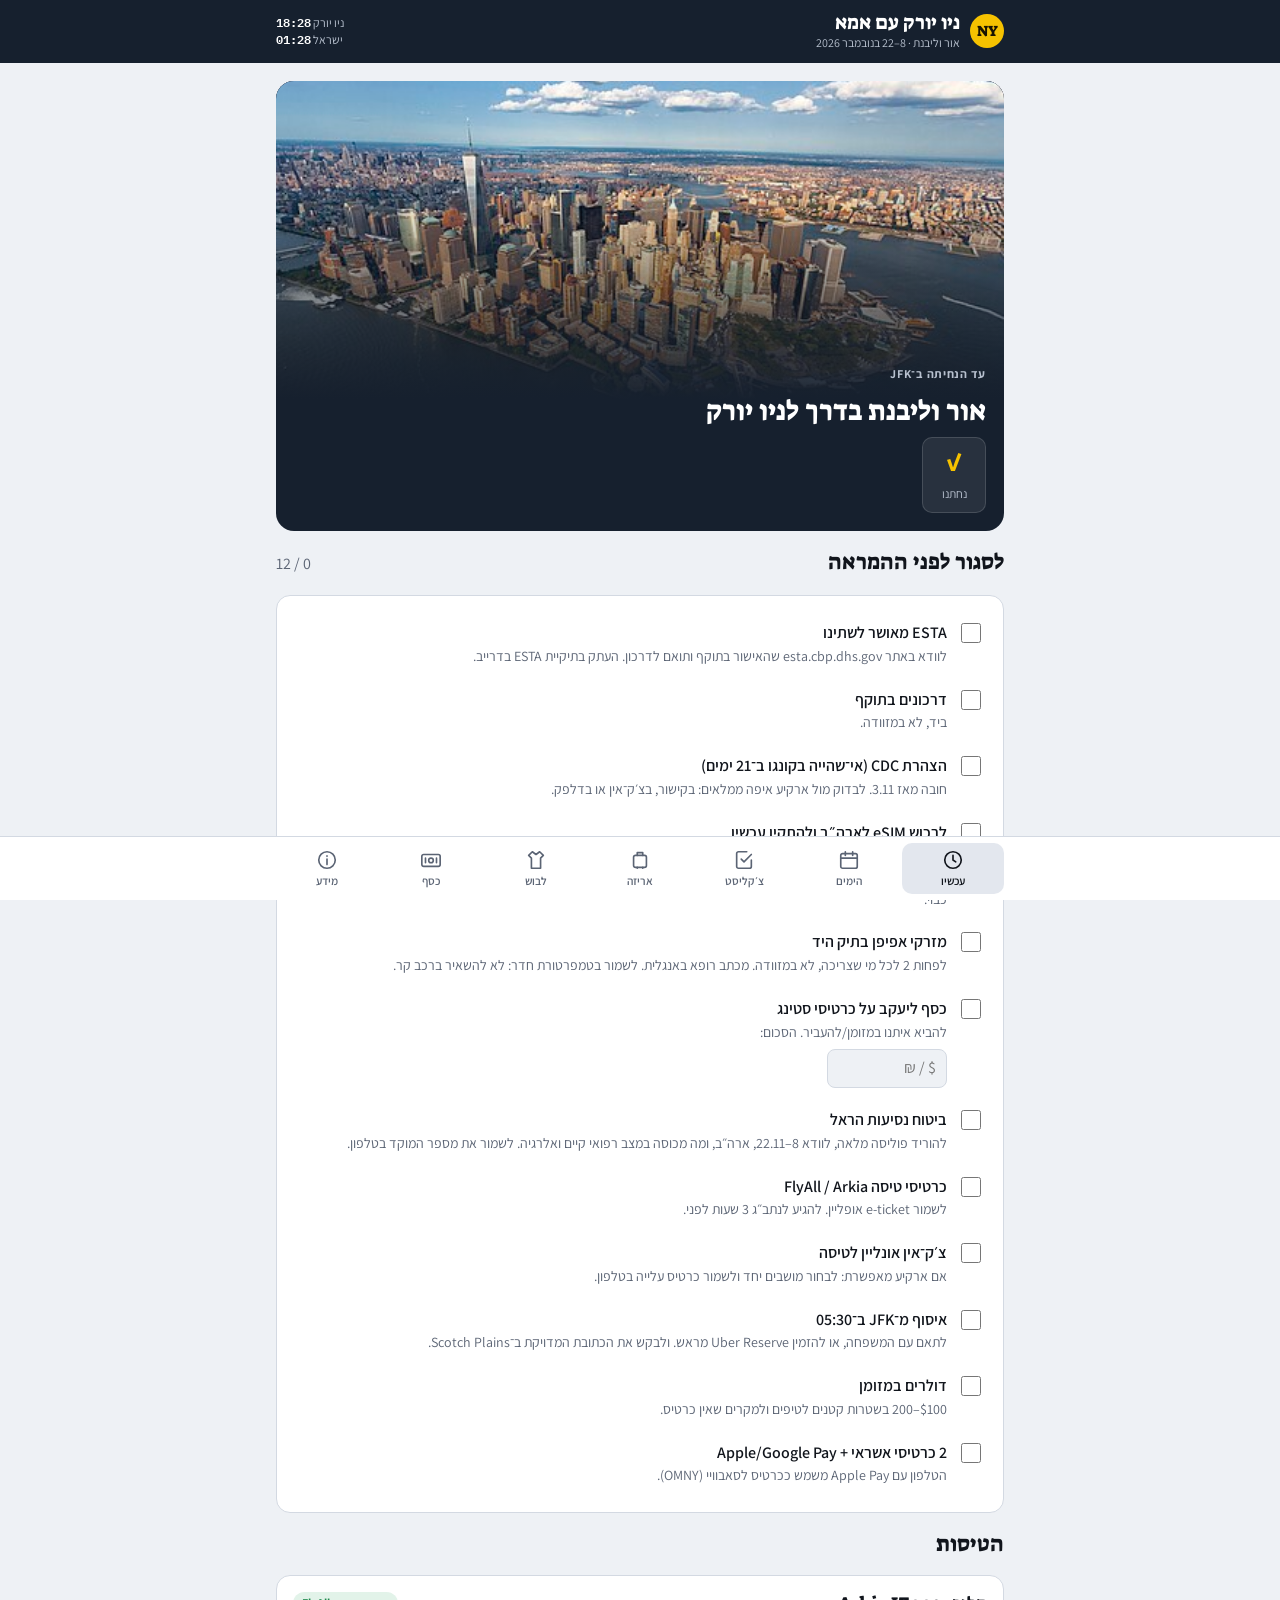
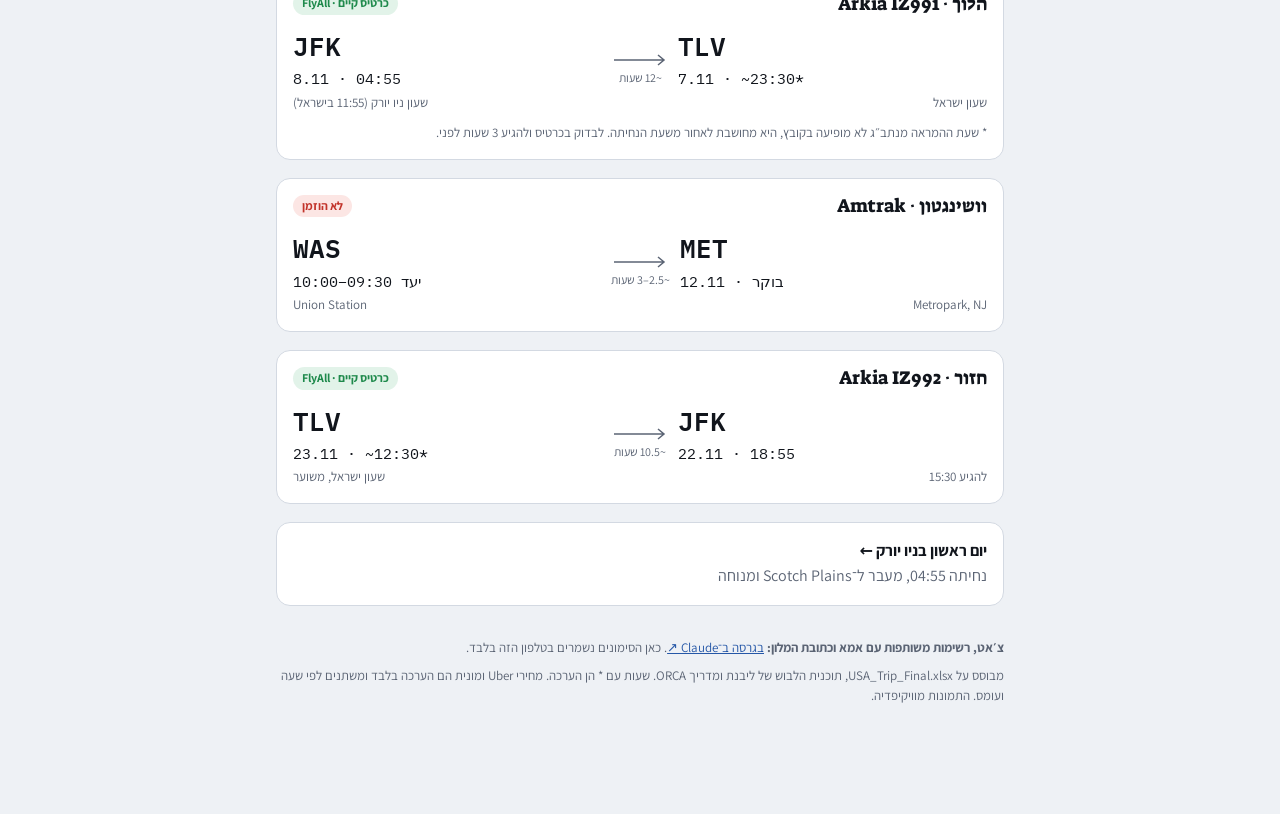
==== ny26-ef61f762a4/index.html @ 2f3792d3 "Add installable offline NYC trip app (PWA) Static, offline-capable copy of the trip planner with a w" ====
<!doctype html>
<html lang="he" dir="rtl">
<head>
<meta charset="utf-8">
<meta name="viewport" content="width=device-width,initial-scale=1,viewport-fit=cover">
<title>ניו יורק עם אמא</title>
<meta name="robots" content="noindex,nofollow,noarchive">
<meta name="referrer" content="no-referrer">
<meta name="theme-color" content="#16202E">
<meta name="apple-mobile-web-app-capable" content="yes">
<meta name="mobile-web-app-capable" content="yes">
<meta name="apple-mobile-web-app-status-bar-style" content="black-translucent">
<meta name="apple-mobile-web-app-title" content="NY 2026">
<link rel="manifest" href="manifest.webmanifest">
<link rel="icon" href="icons/icon-192.png" type="image/png">
<link rel="apple-touch-icon" href="icons/apple-touch-icon.png">
<link rel="preconnect" href="https://fonts.googleapis.com">
<link rel="preconnect" href="https://fonts.gstatic.com" crossorigin>
<link rel="stylesheet" href="https://fonts.googleapis.com/css2?family=Suez+One&family=Assistant:wght@400;600;700;800&family=IBM+Plex+Mono:wght@500;600&display=swap">
<style>
:root{color-scheme:light;padding-top:env(safe-area-inset-top,0px);padding-bottom:env(safe-area-inset-bottom,0px)}
body{margin:0} img{max-width:100%} [hidden]{display:none!important}
</style>
<style>
/* Layout: phone-first app. Sticky header + horizontal day strip, content column max 760px, fixed bottom tab bar. Subway-bullet transport chips, taxi-yellow accent. */
:root{
  --bg:#EEF1F5; --surface:#FFFFFF; --sunk:#E3E7EE; --ink:#11151C; --muted:#5B6474; --line:#D3D9E2;
  --taxi:#F6C200; --taxi-ink:#1A1400; --night:#16202E;
  --ok:#1F8A4C; --ok-bg:#E2F3E9; --warn:#B26A00; --warn-bg:#FFF1D6; --bad:#C2342B; --bad-bg:#FCE6E4; --info:#2557A7; --info-bg:#E3ECFA;
  --m-walk:#6E7787; --m-subway:#0039A6; --m-uber:#111111; --m-taxi:#F6C200; --m-njt:#7A2E8E; --m-amtrak:#1C5A8A; --m-ferry:#0E8C8C; --m-car:#8A5A2B;
  --f-display:'Suez One','Assistant',Georgia,serif; --f-body:'Assistant',system-ui,-apple-system,'Segoe UI',Arial,sans-serif; --f-mono:'IBM Plex Mono',ui-monospace,Consolas,monospace;
  --r:14px;
}
@media (prefers-color-scheme: dark){:root:not([data-theme="light"]){
  --bg:#0D1117; --surface:#161C25; --sunk:#1E2631; --ink:#ECEFF4; --muted:#9AA5B5; --line:#2A3441;
  --taxi:#F6C200; --taxi-ink:#1A1400; --night:#0A0F16;
  --ok:#5CCB8A; --ok-bg:#15301F; --warn:#F2B44C; --warn-bg:#332611; --bad:#F07A70; --bad-bg:#3A1A18; --info:#86AEF0; --info-bg:#172540;
  --m-walk:#8892A3; --m-subway:#3D74D9; --m-uber:#F2F2F2; --m-car:#B98250;
  color-scheme:dark }}
:root[data-theme="dark"]{
  --bg:#0D1117; --surface:#161C25; --sunk:#1E2631; --ink:#ECEFF4; --muted:#9AA5B5; --line:#2A3441;
  --taxi:#F6C200; --taxi-ink:#1A1400; --night:#0A0F16;
  --ok:#5CCB8A; --ok-bg:#15301F; --warn:#F2B44C; --warn-bg:#332611; --bad:#F07A70; --bad-bg:#3A1A18; --info:#86AEF0; --info-bg:#172540;
  --m-walk:#8892A3; --m-subway:#3D74D9; --m-uber:#F2F2F2; --m-car:#B98250;
  color-scheme:dark }
*{box-sizing:border-box}
html{direction:rtl}
body{background:var(--bg);color:var(--ink);font-family:var(--f-body);font-size:16px;line-height:1.55;-webkit-text-size-adjust:100%}
body::before{content:"";position:fixed;inset:0 0 auto;height:env(safe-area-inset-top,0px);z-index:30;background:var(--night)}
a{color:var(--info)}
h1,h2,h3{font-family:var(--f-display);font-weight:400;text-wrap:balance;margin:0;line-height:1.2}
.mono{font-family:var(--f-mono);font-variant-numeric:tabular-nums;direction:ltr;unicode-bidi:isolate}
.wrap{max-width:760px;margin:0 auto;padding-left:max(16px,env(safe-area-inset-left,0px));padding-right:max(16px,env(safe-area-inset-right,0px))}

/* header */
header.top{position:sticky;top:env(safe-area-inset-top,0px);z-index:20;background:var(--night);color:#F4F6FA}
header.top .wrap{display:flex;align-items:center;gap:12px;padding-block:10px}
.logo{display:flex;align-items:center;gap:10px;min-width:0;flex:1}
.logo .bullet{width:34px;height:34px;border-radius:50%;background:var(--taxi);color:var(--taxi-ink);display:grid;place-items:center;font-family:var(--f-display);font-size:15px;flex:none}
.logo h1{font-size:20px;color:#fff;white-space:nowrap;overflow:hidden;text-overflow:ellipsis}
.logo small{display:block;font-size:12px;color:#B7C0CE;font-family:var(--f-body)}
.clock{font-size:12px;color:#B7C0CE;text-align:left;line-height:1.35;flex:none}
.clock b{color:#fff;font-family:var(--f-mono);font-weight:600}

/* main + tabs */
main{padding-bottom:calc(84px + env(safe-area-inset-bottom,0px))}
section.view{padding-block:18px 8px;display:grid;gap:18px}
nav.tabs{position:fixed;inset:auto 0 0 0;z-index:25;background:var(--surface);border-top:1px solid var(--line);padding-bottom:env(safe-area-inset-bottom,0px)}
nav.tabs .wrap{display:grid;grid-template-columns:repeat(7,1fr);gap:2px;padding-block:6px}
nav.tabs button{appearance:none;border:0;background:none;color:var(--muted);font:600 11.5px/1.2 var(--f-body);white-space:nowrap;padding:6px 2px;border-radius:10px;display:grid;justify-items:center;gap:3px;cursor:pointer}
nav.tabs button svg{width:22px;height:22px;stroke:currentColor;fill:none;stroke-width:1.8;stroke-linecap:round;stroke-linejoin:round}
nav.tabs button[aria-current="page"]{color:var(--ink);background:var(--sunk)}
nav.tabs button[aria-current="page"] svg{stroke:var(--ink)}
button:focus-visible,a:focus-visible,input:focus-visible,summary:focus-visible{outline:3px solid var(--taxi);outline-offset:2px}

/* generic */
.card{background:var(--surface);border:1px solid var(--line);border-radius:var(--r);padding:16px}
.eyebrow{font-size:12px;font-weight:700;letter-spacing:.06em;color:var(--muted)}
.sec-h{display:flex;align-items:baseline;justify-content:space-between;gap:12px}
.sec-h h2{font-size:22px}
.muted{color:var(--muted)}
.pill{display:inline-flex;align-items:center;gap:5px;font-size:12px;font-weight:700;padding:2px 9px;border-radius:999px;white-space:nowrap}
.p-ok{background:var(--ok-bg);color:var(--ok)} .p-warn{background:var(--warn-bg);color:var(--warn)} .p-bad{background:var(--bad-bg);color:var(--bad)} .p-info{background:var(--info-bg);color:var(--info)} .p-mute{background:var(--sunk);color:var(--muted)}
.grid2{display:grid;grid-template-columns:repeat(auto-fit,minmax(min(100%,300px),1fr));gap:12px}
.note{border-inline-start:4px solid var(--taxi);background:var(--sunk);padding:10px 12px;border-radius:8px;font-size:15px}
.note.bad{border-color:var(--bad);background:var(--bad-bg)}
.note.ok{border-color:var(--ok);background:var(--ok-bg)}

/* hero (today) */
.hero{background:var(--night);color:#EEF2F8;border-radius:18px;overflow:hidden;display:grid}
.hero .ph{aspect-ratio:16/7;max-width:100%;background:#223 center/cover no-repeat;position:relative}
.hero .ph::after{content:"";position:absolute;inset:0;background:linear-gradient(to top,var(--night),transparent 65%)}
.hero .in{padding:0 18px 18px;margin-top:-34px;position:relative;z-index:1;display:grid;gap:10px}
.hero h2{font-size:28px;color:#fff}
.count{display:flex;gap:8px;flex-wrap:wrap}
.count div{background:rgba(255,255,255,.08);border:1px solid rgba(255,255,255,.14);border-radius:10px;padding:6px 12px;text-align:center;min-width:64px}
.count b{display:block;font-family:var(--f-mono);font-size:24px;color:var(--taxi)}
.count span{font-size:12px;color:#B7C0CE}

/* flights */
.flight{display:grid;grid-template-columns:1fr auto 1fr;align-items:center;gap:10px}
.flight .end{display:grid;gap:2px}
.flight .end:last-child{text-align:left}
.flight .code{font-family:var(--f-mono);font-size:26px;font-weight:600;direction:ltr}
.flight .t{font-family:var(--f-mono);font-size:15px;direction:ltr}
.flight .mid{display:grid;justify-items:center;color:var(--muted);font-size:12px}
.flight .mid svg{width:56px;height:18px}
.fhead{display:flex;justify-content:space-between;gap:8px;align-items:center;flex-wrap:wrap;margin-bottom:10px}

/* day strip */
.strip{display:flex;gap:8px;overflow-x:auto;padding:4px 2px 10px;scroll-snap-type:x proximity;scrollbar-width:thin}
.strip button{flex:none;scroll-snap-align:start;appearance:none;border:1px solid var(--line);background:var(--surface);color:var(--ink);border-radius:12px;padding:8px 10px;min-width:62px;display:grid;justify-items:center;gap:1px;cursor:pointer;font-family:var(--f-body)}
.strip button .dn{font-size:12px;color:var(--muted);font-weight:700}
.strip button .dd{font-family:var(--f-mono);font-size:18px;font-weight:600}
.strip button .dt{font-size:11px;color:var(--muted);max-width:76px;white-space:nowrap;overflow:hidden;text-overflow:ellipsis}
.strip button[aria-pressed="true"]{background:var(--taxi);color:var(--taxi-ink);border-color:var(--taxi)}
.strip button[aria-pressed="true"] .dn,.strip button[aria-pressed="true"] .dt{color:var(--taxi-ink)}
.strip button.is-today{box-shadow:inset 0 -3px 0 var(--bad)}

/* day header */
.dayhead{display:grid;gap:10px}
.dayhead .cover{aspect-ratio:16/8;max-width:100%;border-radius:16px;background:var(--sunk) center/cover no-repeat;position:relative;overflow:hidden}
.dayhead .cover .cap{position:absolute;inset:auto 0 0 0;padding:28px 14px 12px;background:linear-gradient(to top,rgba(10,14,20,.86),transparent);color:#fff}
.dayhead .cover .cap h2{font-size:26px;color:#fff}
.dayhead .cover .cap .eyebrow{color:#E7EBF2}
.facts{display:flex;flex-wrap:wrap;gap:8px}
.fact{background:var(--surface);border:1px solid var(--line);border-radius:10px;padding:6px 10px;font-size:14px;display:flex;gap:6px;align-items:center}
.fact svg{width:16px;height:16px;stroke:var(--muted);fill:none;stroke-width:1.8;stroke-linecap:round;stroke-linejoin:round;flex:none}

/* outfits */
.outfit{display:grid;gap:6px}
.outfit .who{display:flex;align-items:center;gap:8px}
.av{width:30px;height:30px;border-radius:50%;display:grid;place-items:center;font-family:var(--f-display);font-size:14px;flex:none}
.av.l{background:#E9D8F4;color:#5B2C7A} .av.o{background:#D8ECF4;color:#1F5670}
.outfit ul{margin:0;padding-inline-start:18px}
.outfit .why{font-size:14px;color:var(--muted)}
.code-badge{white-space:nowrap;font-size:11px;font-weight:800;letter-spacing:.05em;padding:2px 8px;border-radius:6px;background:var(--night);color:var(--taxi)}

/* timeline */
.tl{display:grid;gap:12px;position:relative}
.stop{display:grid;grid-template-columns:96px 1fr;gap:12px;background:var(--surface);border:1px solid var(--line);border-radius:var(--r);overflow:hidden}
.stop .img{background:var(--sunk) center/cover no-repeat;min-height:100%;max-width:100%}
.stop .img.none{display:grid;place-items:center;color:var(--muted)}
.stop .img.none svg{width:30px;height:30px;stroke:currentColor;fill:none;stroke-width:1.6}
.stop .body{padding:12px 12px 12px 0;display:grid;gap:6px;min-width:0}
.stop .row1{display:flex;gap:8px;align-items:center;flex-wrap:wrap}
.stop .time{font-family:var(--f-mono);font-weight:600;font-size:14px;direction:ltr;unicode-bidi:isolate;background:var(--sunk);padding:1px 7px;border-radius:6px}
.stop h3{font-size:18px}
.stop p{margin:0;font-size:15px}
.how{display:flex;gap:8px;align-items:flex-start;font-size:14px;background:var(--sunk);border-radius:10px;padding:8px 10px}
.how .txt{min-width:0}
.mode{flex:none;display:inline-flex;align-items:center;gap:6px;font-weight:800;font-size:12px;white-space:nowrap}
.mode i{width:22px;height:22px;border-radius:50%;display:grid;place-items:center;font-style:normal;font-size:11px;font-weight:800;color:#fff;font-family:var(--f-body)}
.m-walk i{background:var(--m-walk)} .m-subway i{background:var(--m-subway)} .m-uber i{background:var(--m-uber);color:var(--surface)} .m-taxi i{background:var(--m-taxi);color:var(--taxi-ink)} .m-njt i{background:var(--m-njt)} .m-amtrak i{background:var(--m-amtrak)} .m-ferry i{background:var(--m-ferry)} .m-car i{background:var(--m-car)}
.stop .links{display:flex;gap:10px;flex-wrap:wrap;font-size:14px}
.stop.alt{border-style:dashed;opacity:.92}
.stop.key{border-color:var(--taxi);box-shadow:0 0 0 1px var(--taxi)}
@media (min-width:600px){.stop{grid-template-columns:150px 1fr}}

/* checklists */
.chk{display:grid;gap:2px}
.chk label{display:grid;grid-template-columns:26px 1fr;gap:8px;align-items:start;padding:9px 6px;border-radius:10px;cursor:pointer}
.chk label:hover{background:var(--sunk)}
.chk input[type=checkbox]{width:20px;height:20px;margin:2px 0 0;accent-color:var(--ok)}
.chk .t{font-weight:600}
.chk .d{font-size:14px;color:var(--muted);display:block}
.chk label.done .t{text-decoration:line-through;color:var(--muted)}
.chk .urgent{color:var(--bad);font-weight:800;font-size:12px}
.progress{height:8px;border-radius:99px;background:var(--sunk);overflow:hidden}
.progress span{display:block;height:100%;background:var(--ok);border-radius:99px;transition:width .3s}
details.grp{background:var(--surface);border:1px solid var(--line);border-radius:var(--r);padding:4px 12px}
details.grp summary{cursor:pointer;list-style:none;display:flex;justify-content:space-between;align-items:center;gap:8px;padding:10px 0;font-family:var(--f-display);font-size:18px}
details.grp summary::-webkit-details-marker{display:none}
details.grp summary .cnt{font-family:var(--f-mono);font-size:13px;color:var(--muted)}
.inline-input{display:flex;gap:8px;align-items:center;flex-wrap:wrap;margin-top:6px}
.inline-input input{font:inherit;padding:6px 10px;border-radius:8px;border:1px solid var(--line);background:var(--bg);color:var(--ink);width:120px}

/* tables */
.tbl{overflow-x:auto;border:1px solid var(--line);border-radius:var(--r);background:var(--surface)}
table{border-collapse:collapse;width:100%;min-width:560px;font-size:14px}
th,td{padding:9px 10px;text-align:start;border-bottom:1px solid var(--line);vertical-align:top}
th{font-size:12px;color:var(--muted);letter-spacing:.04em;background:var(--sunk)}
tr:last-child td{border-bottom:0}

.ride{display:grid;gap:8px}
.ride .rr{display:grid;grid-template-columns:auto 1fr;gap:10px;align-items:start}
.legend{display:flex;flex-wrap:wrap;gap:10px}
footer{padding-block:24px;font-size:13px;color:var(--muted)}
.sync{display:flex;align-items:center;gap:8px;font-size:13px;color:var(--muted)}
.sync i{width:8px;height:8px;border-radius:50%;background:var(--muted);flex:none}
.sync.live i{background:var(--ok)} .sync.err i{background:var(--warn)}
.chk .by{font-size:12px;color:var(--ok);font-weight:700;margin-inline-start:6px}
/* chat */
.fab{position:fixed;z-index:26;left:calc(16px + env(safe-area-inset-left,0px));bottom:calc(80px + env(safe-area-inset-bottom,0px));appearance:none;border:0;cursor:pointer;background:var(--taxi);color:var(--taxi-ink);font:800 15px/1 var(--f-body);padding:12px 16px;border-radius:999px;box-shadow:0 6px 18px rgba(0,0,0,.25);display:flex;gap:8px;align-items:center}
.fab svg{width:20px;height:20px;stroke:currentColor;fill:none;stroke-width:2;stroke-linecap:round;stroke-linejoin:round}
.chat{position:fixed;inset:0;z-index:40;background:var(--bg);display:grid;grid-template-rows:auto 1fr auto;padding-top:env(safe-area-inset-top,0px);padding-bottom:env(safe-area-inset-bottom,0px)}
.chat .bar{background:var(--night);color:#fff}
.chat .bar .wrap{display:flex;align-items:center;justify-content:space-between;gap:10px;padding-block:12px}
.chat .bar h2{font-size:20px;color:#fff}
.chat .bar button{appearance:none;border:1px solid rgba(255,255,255,.3);background:none;color:#fff;font:600 14px var(--f-body);border-radius:999px;padding:6px 12px;cursor:pointer}
.chat .log{overflow-y:auto}
.chat .log .wrap{display:grid;gap:10px;padding-block:16px}
.msg{max-width:88%;padding:10px 13px;border-radius:14px;white-space:pre-wrap;overflow-wrap:anywhere;font-size:15.5px}
.msg.u{justify-self:start;background:var(--taxi);color:var(--taxi-ink);border-end-start-radius:4px}
.msg.a{justify-self:end;background:var(--surface);border:1px solid var(--line);border-end-end-radius:4px}
.msg.sys{justify-self:center;background:none;color:var(--muted);font-size:13px;text-align:center}
.sugg{display:flex;flex-wrap:wrap;gap:8px}
.sugg button{appearance:none;border:1px solid var(--line);background:var(--surface);color:var(--ink);border-radius:999px;padding:7px 12px;font:600 14px var(--f-body);cursor:pointer;text-align:start}
.chat form{border-top:1px solid var(--line);background:var(--surface)}
.chat form .wrap{display:flex;gap:8px;padding-block:10px;align-items:flex-end}
.chat textarea{flex:1;min-width:0;resize:none;font:inherit;font-size:16px;padding:10px 12px;border-radius:12px;border:1px solid var(--line);background:var(--bg);color:var(--ink);max-height:120px}
.chat form button{appearance:none;border:0;border-radius:12px;padding:11px 16px;font:800 15px var(--f-body);cursor:pointer;background:var(--night);color:#fff}
.chat form button.stop{background:var(--bad)}
.acts{display:flex;flex-wrap:wrap;gap:6px}
.act{display:inline-flex;align-items:center;gap:5px;font:700 13px var(--f-body);text-decoration:none;color:var(--ink);background:var(--surface);border:1px solid var(--line);border-radius:999px;padding:5px 11px;cursor:pointer}
.act:hover{border-color:var(--ink)}
.act.go{background:var(--night);color:#fff;border-color:var(--night)}
.msg-acts{justify-self:end;display:flex;gap:6px;flex-wrap:wrap;margin-top:-4px}
/* money */
.form{display:grid;gap:10px}
.form .row{display:flex;gap:8px;flex-wrap:wrap}
.form input,.form select{font:inherit;font-size:16px;padding:9px 11px;border-radius:10px;border:1px solid var(--line);background:var(--bg);color:var(--ink);min-width:0}
.form input.grow{flex:1 1 180px}
.form input.num{width:110px;font-family:var(--f-mono)}
.seg{display:inline-flex;border:1px solid var(--line);border-radius:10px;overflow:hidden}
.seg button{appearance:none;border:0;background:var(--bg);color:var(--ink);font:700 14px var(--f-body);padding:9px 12px;cursor:pointer}
.seg button[aria-pressed="true"]{background:var(--night);color:#fff}
.btn{appearance:none;border:0;border-radius:10px;padding:10px 16px;font:800 15px var(--f-body);cursor:pointer;background:var(--taxi);color:var(--taxi-ink)}
.btn.ghost{background:var(--sunk);color:var(--ink)}
.exp{display:grid;grid-template-columns:1fr auto auto;gap:8px;align-items:center;padding:9px 0;border-bottom:1px solid var(--line)}
.exp:last-child{border-bottom:0}
.exp .amt{font-family:var(--f-mono);font-weight:600;direction:ltr}
.exp .x{appearance:none;border:0;background:none;color:var(--muted);cursor:pointer;font:700 13px var(--f-body);padding:4px 6px;border-radius:6px}
.exp .x.sure{background:var(--bad-bg);color:var(--bad)}
.big{font-family:var(--f-mono);font-size:26px;font-weight:600;direction:ltr;unicode-bidi:isolate}
.tips{display:grid;grid-template-columns:repeat(3,1fr);gap:8px}
.tips div{background:var(--sunk);border-radius:10px;padding:8px;text-align:center}
.tips b{display:block;font-family:var(--f-mono);font-size:18px}
/* show-card overlay */
.showcard{position:fixed;inset:0;z-index:50;background:#FFFFFF;color:#0B0B0B;display:grid;align-content:center;gap:18px;padding:max(24px,env(safe-area-inset-top,0px)) max(20px,env(safe-area-inset-right,0px)) max(24px,env(safe-area-inset-bottom,0px)) max(20px,env(safe-area-inset-left,0px));text-align:center;direction:ltr}
.showcard h2{font-family:var(--f-body);font-weight:800;font-size:clamp(30px,9vw,54px);color:#B3120A;line-height:1.1}
.showcard p{font-size:clamp(19px,5vw,26px);margin:0;line-height:1.35}
.showcard .he{direction:rtl;font-size:16px;color:#444}
.showcard button{justify-self:center;appearance:none;border:2px solid #0B0B0B;background:#fff;color:#0B0B0B;font:800 16px var(--f-body);border-radius:999px;padding:10px 22px;cursor:pointer}
@media (prefers-reduced-motion:reduce){*{transition:none!important;scroll-behavior:auto!important}}
</style>
</head>
<body>
<header class="top">
  <div class="wrap">
    <div class="logo"><div class="bullet">NY</div><div style="min-width:0"><h1>ניו יורק עם אמא</h1><small>אור וליבנת · 8–22 בנובמבר 2026</small></div></div>
    <div class="clock">ניו יורק <b id="nyClock">--:--</b><br>ישראל <b id="ilClock">--:--</b></div>
  </div>
</header>

<main>
  <div class="wrap">
    <div class="card" id="installCard" hidden style="border-color:var(--taxi)">
  <b>להתקין כאפליקציה בטלפון</b>
  <p id="installHow" style="margin:6px 0 10px;font-size:15px"></p>
  <div class="acts"><button class="act go" type="button" id="installBtn" hidden>התקנה</button><button class="act" type="button" id="installHide">לא עכשיו</button></div>
</div>
    <section class="view" id="v-today"></section>
    <section class="view" id="v-days" hidden></section>
    <section class="view" id="v-before" hidden></section>
    <section class="view" id="v-pack" hidden></section>
    <section class="view" id="v-dress" hidden></section>
    <section class="view" id="v-money" hidden></section>
    <section class="view" id="v-info" hidden></section>
  </div>
  <footer class="wrap"><p style="margin:0 0 8px"><b>צ׳אט, רשימות משותפות עם אמא וכתובת המלון:</b> <a href="https://claude.ai/artifact/MwmhHtfY9PBXiithGDD5aX" target="_blank" rel="noopener">בגרסה ב־Claude ↗</a>. כאן הסימונים נשמרים בטלפון הזה בלבד.</p>מבוסס על USA_Trip_Final.xlsx, תוכנית הלבוש של ליבנת ומדריך ORCA. שעות עם * הן הערכה. מחירי Uber ומונית הם הערכה בלבד ומשתנים לפי שעה ועומס. התמונות מוויקיפדיה.</footer>
</main>

<button class="fab" id="fab" hidden><svg viewBox="0 0 24 24"><path d="M21 12a8 8 0 0 1-11.6 7.1L4 20l1-4.6A8 8 0 1 1 21 12z"/></svg>שאלי על הטיול</button>
<div class="chat" id="chat" hidden role="dialog" aria-label="צ׳אט הטיול">
  <div class="bar"><div class="wrap"><h2>שאלי על הטיול</h2><div style="display:flex;gap:8px"><button id="chatClear" type="button">שיחה חדשה</button><button id="chatClose" type="button">סגירה</button></div></div></div>
  <div class="log" id="chatLog"><div class="wrap" id="chatMsgs"></div></div>
  <form id="chatForm"><div class="wrap"><textarea id="chatIn" rows="1" placeholder="למשל: מה לובשות מחר? איך מגיעים לסטינג?"></textarea><button id="chatSend" type="submit">שליחה</button></div></form>
</div>

<div class="showcard" id="showcard" hidden role="dialog" aria-label="כרטיס להצגה"></div>

<nav class="tabs" aria-label="ניווט">
  <div class="wrap">
    <button data-tab="today"><svg viewBox="0 0 24 24"><circle cx="12" cy="12" r="9"/><path d="M12 7v5l3 2"/></svg>עכשיו</button>
    <button data-tab="days"><svg viewBox="0 0 24 24"><rect x="3" y="5" width="18" height="16" rx="2"/><path d="M3 10h18M8 3v4M16 3v4"/></svg>הימים</button>
    <button data-tab="before"><svg viewBox="0 0 24 24"><path d="M9 11l3 3 8-8"/><path d="M20 12v7a2 2 0 0 1-2 2H6a2 2 0 0 1-2-2V5a2 2 0 0 1 2-2h9"/></svg>צ׳קליסט</button>
    <button data-tab="pack"><svg viewBox="0 0 24 24"><rect x="5" y="7" width="14" height="13" rx="2"/><path d="M9 7V4h6v3M9 20v1M15 20v1"/></svg>אריזה</button>
    <button data-tab="dress"><svg viewBox="0 0 24 24"><path d="M8 3l4 3 4-3 4 4-3 3v11H7V10L4 7z"/></svg>לבוש</button>
    <button data-tab="money"><svg viewBox="0 0 24 24"><rect x="2" y="6" width="20" height="13" rx="2"/><circle cx="12" cy="12.5" r="2.5"/><path d="M6 10v5M18 10v5"/></svg>כסף</button>
    <button data-tab="info"><svg viewBox="0 0 24 24"><circle cx="12" cy="12" r="9"/><path d="M12 11v6M12 7.5v.5"/></svg>מידע</button>
  </div>
</nav>

<script>
const IMG = k => k ? `img/${k}.jpg` : '';
const MODES = {
  walk:['ה','הליכה'], subway:['M','סאבוויי'], uber:['U','Uber'], taxi:['T','מונית צהובה'], njt:['NJ','NJ Transit'],
  amtrak:['A','Amtrak'], ferry:['F','מעבורת'], car:['C','רכב משפחה']
};
const TAG = { have:['p-ok','יש כרטיס'], book:['p-bad','להזמין'], free:['p-info','חינם'], opt:['p-mute','חלופה'], tbd:['p-warn','לא סגור'], pay:['p-mute','תשלום במקום'] };

/* ---------------- DAYS ---------------- */
const DAYS = [
{ d:8, dow:'א׳', short:'נחיתה', title:'נחיתה ומנוחה בניו ג׳רזי', img:'jfk', w:'15° / 7° מעונן', feel:'בבוקר 3°–5° בחוץ', sleep:'Scotch Plains (משפחה)', sunset:'',
  alerts:['לוודא שמישהו מהמשפחה אוסף מ־JFK ב־05:30 בערך. אם לא, להזמין Uber מראש (Uber Reserve) עוד מישראל.'],
  liv:{t:'לוק טיסה', items:['מכנס נוח (טייץ אלגנט או טרנינג מחויט)','חולצה ארוכה + סווטשרט','נעלי ספורט','המעיל החם בהישג יד'], why:'נוחתות ב־5 בבוקר, ותחושה של 3° בחוץ.'},
  or:{t:'לוק טיסה חם', items:['מכנס נוח עם מותן רכה','חולצה ארוכה + קפוצ׳ון או סוודר','נעלי ספורט','המעיל לובשים, לא אורזים','צעיף דק בתיק היד'], why:'אותו היגיון: שכבות שקל להוריד במטוס, וחם ביציאה מהטרמינל.'},
  stops:[
   {t:'04:55', h:'נחיתה ב־JFK, טיסת Arkia IZ991', img:'jfk', p:'ביקורת גבולות, איסוף מזוודות. לשים את ה־eSIM על "פעיל" כבר על המסלול.', m:'walk', how:'עוקבות אחרי השלטים Baggage Claim ואז Ground Transportation.', tag:'have', key:1},
   {t:'05:45–07:00*', h:'נסיעה ל־Scotch Plains, NJ', img:'scotch', p:'כשעה נסיעה בשעה הזו (בערך 75 ק״מ).', m:'car', how:'עדיף איסוף של המשפחה. אם אין: Uber/Lyft מאזור ה־Rideshare pickup המסומן בטרמינל, Uber XL אם יש הרבה מזוודות. הערכה: $110–160 כולל אגרות, בלי טיפ. מונית צהובה ל־NJ היא לפי מונה + תוספת NJ + אגרות, ולכן Uber יוצא פשוט וצפוי יותר.'},
   {t:'10:30–15:30', h:'מנוחה, מקלחת, שינה, אוכל ביתי', img:'', p:'לא קובעות שום דבר היום. נלחמות בג׳ט לג: לא לישון יותר מ־2–3 שעות בצהריים.', m:'', how:''},
   {t:'16:00–18:00', h:'הליכה קלה או ארוחת ערב עם המשפחה', img:'', p:'אם עייפות, נשארות בבית. לישון מוקדם.', m:'car', how:'נסיעה קצרה ברכב המשפחה או הליכה.'}
  ]},
{ d:9, dow:'ב׳', short:'Midtown + SUMMIT', title:'Midtown הקלאסית ו־SUMMIT בשקיעה', img:'gct', w:'14° / 10° מעונן', sleep:'Scotch Plains', sunset:'16:43',
  alerts:['SUMMIT לא הוזמן עדיין: 2 כרטיסים ל־15:15–15:30.','9/11 Museum חינם היום ב־17:30, אבל הכרטיסים נפתחים ב־07:00 שעון NY ומתנגשים עם SUMMIT. לבחור אחד. גיבוי: 16.11.'],
  liv:{t:'יום הליכה', items:['ג׳ינס או מכנס נוח','חולצה + סוודר דק','המעיל','נעלי ההליכה'], why:'נכנסים ויוצאים ממקומות מחוממים כל היום, אז שכבות.'},
  or:{t:'יום הליכה + תצפית', items:['ג׳ינס (לא חצאית! הרצפה ב־SUMMIT עשויה מראות)','טישירט + סוודר דק','המעיל','נעלי הליכה','משקפי שמש לחדרי המראות'], why:'ב־SUMMIT יש רצפות ותקרות מראה, ולכן מכנסיים עדיפים.'},
  stops:[
   {t:'08:15–10:15*', h:'ארוחת בוקר ונסיעה למנהטן', img:'herald', p:'בודקות בערב שלפני את שעת הרכבת באפליקציה.', m:'njt', how:'מתחנת Fanwood בקו Raritan Valley ל־Newark Penn, ומשם רכבת ל־NY Penn (בערך שעה). קונים כרטיס באפליקציית NJ Transit ומפעילים לפני העלייה. Uber לא משתלם: $80+ ופקקים.'},
   {t:'10:30–12:15', h:'Grand Central, Chrysler מבחוץ, הספרייה הציבורית', img:'gct', p:'Holiday Fair נפתח היום ב־Vanderbilt Hall. בספרייה: תערוכת Treasures בחינם.', m:'subway', how:'מ־Penn: קו 1/2/3 ל־Times Sq ואז Shuttle ל־Grand Central, או הליכה של 20 דק׳. בין האתרים הולכים ברגל (5–15 דק׳).', tag:'free', link:'https://grandcentralterminal.com/event/2026-holiday-fair/'},
   {t:'12:15–13:15', h:'Bryant Park, צהריים ושוק החורף', img:'bryant', p:'Winter Village: הכניסה חינם. לשאול על ביצים בכל דוכן.', m:'walk', how:'הליכה של 3 דק׳ מהספרייה.', tag:'free'},
   {t:'13:15–14:40', h:'Rockefeller Center, St Patrick׳s, חלונות ראווה ב־5th Ave', img:'nbc', p:'העץ עוד בפיגומים, אבל האווירה כבר שם.', m:'walk', how:'הליכה צפונה ב־5th Ave, בערך 10 דק׳.', tag:'free'},
   {t:'15:15–17:15', h:'SUMMIT One Vanderbilt בשקיעה', img:'summit', p:'שקיעה ב־16:43. רואים את העיר באור יום ובחושך.', m:'walk', how:'15–20 דק׳ הליכה מ־Rockefeller חזרה ל־42nd St.', tag:'book', link:'https://summitov.com/tickets/', key:1},
   {t:'17:30–19:15', h:'ארוחת ערב / The Campbell', img:'gct', p:'בר היסטורי בתוך Grand Central. להודיע מראש על האלרגיה לביצים.', m:'walk', how:'צמוד ל־SUMMIT.', tag:'pay', link:'https://www.thecampbellnyc.com/'},
   {t:'19:15–21:00*', h:'חזרה ל־Scotch Plains', img:'', p:'', m:'njt', how:'Subway ל־Penn ואז NJ Transit ל־Fanwood. לבדוק את הרכבת האחרונה מראש.'}
  ]},
{ d:10, dow:'ג׳', short:'Kelly & Mark', title:'LIVE with Kelly & Mark ושכונות ציוריות', img:'kelly', w:'17° / 9° נעים', sleep:'Scotch Plains', sunset:'',
  alerts:['השכמה מוקדמת מאוד. להגיע לצ׳ק־אין לפי הכרטיס (281 Spring St).','אמא מלמדת בזום 11:15–12:45 (18:15–19:45 בישראל). צריך לה מקום שקט עם אינטרנט.','ביקור BNI של אמא: שעה ומקום עוד לא ידועים.'],
  liv:{t:'לוק אחד לכל היום הכי עמוס', items:['טופ בצבע אחיד בוהק (ירוק בקבוק, טורקיז או אדום)','מכנס אלגנט','הבלייזר','נעל אלגנטית נוחה'], why:'מתאים לקהל בטלוויזיה, נראה טוב בזום ומכובד ל־BNI. להימנע מלבן, משחור מלא ומפסים עדינים.'},
  or:{t:'קהל בטלוויזיה', items:['טופ בצבע אחיד וחזק (כחול רויאל, אמרלד או פוקסיה)','מכנס כהה מחויט או ג׳ינס כהה','בלייזר או קרדיגן מובנה','נעליים נוחות שנראות טוב, יש עמידה בתור','בלי לוגו גדול, בלי לבן ובלי פסים צפופים'], why:'המצלמה אוהבת צבע אחיד. פסים דקים "מרצדים" על המסך.'},
  stops:[
   {t:'05:00–07:15*', h:'יציאה מוקדמת מאוד ל־Hudson Square', img:'kelly', p:'זמן היציאה תלוי בכתובת המשפחה.', m:'uber', how:'בשעה הזו עדיף Uber (להזמין Uber Reserve בערב הקודם): כ־45–60 דק׳, הערכה $80–120. אם יש רכבת NJ Transit מתאימה לפני 06:00, היא זולה בהרבה, ומ־Penn לוקחים מונית צהובה ל־Spring St.'},
   {t:'07:45–10:00*', h:'LIVE with Kelly & Mark', img:'kelly', p:'קהל באולפן. להביא כרטיס + תעודה. שעת הסיום לא מאומתת.', m:'walk', how:'281 Spring St. לוודא מול הכרטיס.', tag:'have', link:'https://livewithkellyandmark.com/show-info/', key:1},
   {t:'10:15–11:15', h:'בראנץ׳ רגוע ב־SoHo', img:'soho', p:'Balthazar אייקוני. מאפים ורטבים עשויים להכיל ביצים, לשאול.', m:'walk', how:'הליכה של 10 דק׳.', tag:'pay', link:'https://balthazarny.com/'},
   {t:'11:15–12:45', h:'אמא בזום · אור בגלריות SoHo/Nolita', img:'soho', p:'אמא צריכה פינה שקטה (בית קפה שקט או לובי מלון). אור ממשיכה לבד או מחכה ל־12:45.', m:'walk', how:'הכל ברגל.'},
   {t:'13:45–16:15', h:'West Village ו־Washington Square Park', img:'wsp', p:'רחובות הכפר, הפסקת קפה.', m:'walk', how:'הליכה של 15 דק׳, או מונית צהובה קצרה אם עייפות ($12–18).'},
   {t:'16:15–18:15', h:'ארוחת ערב מוקדמת וחזרה', img:'', p:'אחרי השכמה של 5 בבוקר, לא מאריכות.', m:'njt', how:'Subway ל־Penn ואז NJ Transit.'}
  ]},
{ d:11, dow:'ד׳', short:'פסל החירות', title:'פסל החירות ודאונטאון', img:'liberty', w:'14° / 9° אפשר טפטוף', sleep:'Scotch Plains', sunset:'',
  alerts:['כרטיסי מעבורת לא הוזמנו. רק באתר הרשמי Statue City Cruises, יציאה מ־Battery Park. גיבוי חינם: Staten Island Ferry.','Veterans Day: מצעד במידטאון וייתכנו שינויים בתחבורה.','ORCA Connections: להשלים פרופיל עד היום.'],
  liv:{t:'יום הליכה', items:['כמו 9.11: שכבות ונעלי הליכה','המטרייה הקטנה בתיק'], why:'למקרה של טפטוף.'},
  or:{t:'יום מים ורוח', items:['ג׳ינס + טישירט ארוך + סוודר','מעיל עם ברדס','נעליים עמידות למים','תיק קטן: יש בידוק כמו בשדה תעופה לפני המעבורת'], why:'על המעבורת קר ורטוב יותר מאשר ברחוב.'},
  stops:[
   {t:'07:30–09:15*', h:'נסיעה ל־Battery Park', img:'skyline', p:'', m:'njt', how:'NJ Transit ל־NY Penn, ומשם קו 1 עד South Ferry (25 דק׳). מונית מ־Penn: כ־$30–40 ופקקים.'},
   {t:'09:15–13:00*', h:'מעבורת לפסל החירות ו־Ellis Island', img:'liberty', p:'בידוק ביטחוני לפני העלייה. אפשר להסתפק בהפלגה.', m:'ferry', how:'Statue City Cruises מ־Battery Park. רק אתר רשמי!', tag:'book', link:'https://www.cityexperiences.com/new-york/city-cruises/statue/', key:1},
   {t:'אם יש זמן', h:'Ellis Island', img:'ellis', p:'מוזיאון ההגירה. כלול באותו כרטיס.', m:'ferry', how:'אותה מעבורת ממשיכה לשם.'},
   {t:'13:15–14:15', h:'צהריים ו־Wall Street', img:'wall', p:'אפשר גם המוזיאון האינדיאני בחינם (1 Bowling Green).', m:'walk', how:'הליכה של 10 דק׳ מהרציף.', tag:'free'},
   {t:'14:30–16:15', h:'אנדרטת 9/11 וה־Oculus', img:'memorial', p:'היום רק האנדרטה (חינם), לא המוזיאון המלא.', m:'walk', how:'10–20 דק׳ הליכה.', tag:'free'},
   {t:'', h:'ה־Oculus', img:'oculus', p:'תחנת הרכבת הלבנה של קלטרווה. שווה להיכנס.', m:'walk', how:'צמוד לאנדרטה.', tag:'free'},
   {t:'16:30–18:00', h:'Seaport ו־Pier 17', img:'seaport', p:'ארוחת ערב מוקדמת מול הנהר.', m:'walk', how:'15 דק׳ הליכה, או מונית קצרה.'},
   {t:'18:00–20:00*', h:'חזרה לניו ג׳רזי', img:'', p:'חלופה: DOC NYC פרמיירה 18:45, רק אם היום נגמר בזמן.', m:'njt', how:'קו 2/3 מ־Fulton St ל־Penn ואז NJ Transit.'}
  ]},
{ d:12, dow:'ה׳', short:'וושינגטון DC', title:'יום טיול לוושינגטון', img:'capitol', w:'10° / 6° קר ויבש', sleep:'Scotch Plains', sunset:'16:56 (DC)',
  alerts:['רכבות Amtrak וכרטיס Library of Congress לא הוזמנו (נדחה לבקשתך). Metropark (MET) → Washington Union (WAS), 2 מבוגרות, הלוך וחזור.','חלופה: פילדלפיה (50 דק׳ ברכבת בלבד).'],
  liv:{t:'מתחילים להתחמם', items:['שכבה תרמית או חולצה ארוכה מתחת לסוודר','המעיל החם','צעיף (על המול חשופים לרוח)','נעלי ההליכה'], why:'הליכה ארוכה בחוץ.'},
  or:{t:'יום הליכה ארוך בקור', items:['חולצה תרמית + סוודר','ג׳ינס או מכנס חם','המעיל החם + צעיף','נעלי הליכה שכבר "נעלת" (לא חדשות)','תיק קטן: בידוק בקפיטול ובספרייה'], why:'10° עם רוח פתוחה על ה־National Mall.'},
  stops:[
   {t:'05:30–06:45*', h:'יציאה לתחנת Metropark', img:'metropark', p:'', m:'car', how:'רכב משפחה, או Uber (להזמין Reserve בערב הקודם): 15–20 דק׳, הערכה $25–40.'},
   {t:'רכבת בוקר', h:'Amtrak ל־Washington Union Station', img:'union', p:'יעד הגעה: 09:30–10:00. שעת נחיתה בוושינגטון לפי הרכבת שתיבחר.', m:'amtrak', how:'כ־2.5–3 שעות. eTicket באפליקציית Amtrak.', tag:'book', link:'https://www.amtrak.com/', key:1},
   {t:'09:45–10:30', h:'הקפיטול מבחוץ', img:'capitol', p:'צילומים בחזית.', m:'walk', how:'15–20 דק׳ הליכה מ־Union Station.', tag:'free'},
   {t:'10:30–11:30', h:'Library of Congress, בניין Jefferson', img:'loc', p:'אולם הקריאה המרהיב. כרטיס timed-entry חינם (נפתח גם ביום עצמו ב־09:00).', m:'walk', how:'מנהרה/הליכה קצרה מהקפיטול.', tag:'book', link:'https://www.loc.gov/visit/'},
   {t:'11:30–13:45', h:'צהריים ומוזיאון אחד ב־Mall', img:'amhist', p:'American History או National Gallery. לא שניהם. כניסה חינם.', m:'walk', how:'הליכה, או Uber קצר ($8–12, ב־DC Uber זול).', tag:'free'},
   {t:'14:00–15:15', h:'Washington Monument והבית הלבן מבחוץ', img:'wmon', p:'', m:'uber', how:'המרחקים גדולים מכפי שנראה במפה. חלק ברגל, חלק Uber.', tag:'free'},
   {t:'15:30–16:45', h:'Lincoln Memorial ו־Reflecting Pool', img:'lincoln', p:'סיום מרשים לקראת שקיעה ב־16:56.', m:'walk', how:'הליכה לאורך ה־Reflecting Pool.', tag:'free'},
   {t:'17:00–19:00*', h:'חזרה ל־Union Station ורכבת חזור', img:'union', p:'ארוחה קלה בתחנה.', m:'uber', how:'Uber מה־Lincoln Memorial ל־Union Station: 10–15 דק׳, הערכה $12–20.'},
   {t:'ערב מאוחר*', h:'Metropark → בית', img:'', p:'יום ארוך. לא מתכננות ערב.', m:'car', how:'איסוף משפחה או Uber מהתחנה.'}
  ]},
{ d:13, dow:'ו׳', short:'High Line + Whitney', title:'High Line, Chelsea ו־Whitney בערב', img:'highline', w:'7° / 5° טפטוף', sleep:'Scotch Plains', sunset:'16:39',
  alerts:['Whitney: 2 כרטיסים מאושרים ל־17:30 (PDF בדרייב). לא לקנות שוב!','Morgan Library: יש קישור בדרייב, שעה לא אומתה. מתנגש עם Whitney.'],
  liv:{t:'קר ורטוב', items:['שכבה תרמית + סוודר','המעיל','נעליים עמידות למים','לערב ב־Whitney מחליפים רק את הטופ למשהו יפה; המעיל נשאר במלתחה'], why:'אותו לוק כל היום, עם שדרוג קטן לערב.'},
  or:{t:'קר ורטוב + ערב מוזיאון', items:['חולצה תרמית + סוודר','ג׳ינס כהה','מעיל עמיד למים','נעליים עמידות למים','בתיק: טופ יפה או עגילים לערב'], why:'High Line פתוח לגמרי לרוח.'},
  stops:[
   {t:'09:00–10:30*', h:'נסיעה ל־Hudson Yards', img:'', p:'', m:'njt', how:'NJ Transit ל־Penn ואז 10 דק׳ הליכה מערבה (או קו 7 ל־34 St–Hudson Yards).'},
   {t:'10:30–11:30', h:'Vessel ו־Hudson Yards', img:'vessel', p:'Edge לא נבחר, SUMMIT מספיק.', m:'walk', how:'', tag:'free'},
   {t:'11:30–13:00', h:'הליכה דרומה ב־High Line', img:'highline', p:'ללבוש חם.', m:'walk', how:'נכנסים ב־34th St והולכים דרומה.', tag:'free'},
   {t:'13:00–14:15', h:'Chelsea Market', img:'chelsea', p:'להודיע על אלרגיה בכל דוכן.', m:'walk', how:'יורדות מה־High Line ב־16th St.', tag:'pay'},
   {t:'14:30–16:40', h:'Little Island ו־Pier 57 Rooftop לשקיעה', img:'little', p:'שקיעה 16:39. הגג ב־Pier 57 חינם, לא צריך הזמנה.', m:'walk', how:'5–10 דק׳ הליכה.', tag:'free'},
   {t:'17:30–19:00', h:'Whitney Free Friday Night', img:'whitney', p:'תערוכת Roy Lichtenstein. להביא את ה־PDF עם 2 הברקודים.', m:'walk', how:'בקצה הדרומי של ה־High Line, Gansevoort St.', tag:'have', link:'https://drive.google.com/file/d/1qmqsBdEM2aSxnvXJb0IT549kvI936e8N/view', key:1},
   {t:'19:00–20:30', h:'ארוחת ערב ב־West Village וחזרה', img:'wsp', p:'', m:'subway', how:'קו A/C/E מ־14 St ל־Penn ואז NJ Transit.'}
  ]},
{ d:14, dow:'ש׳', short:'ברוקלין', title:'גשר ברוקלין, DUMBO ו־Williamsburg', img:'bbridge', w:'8° / 3° היום הכי קר', feel:'תחושה של 3° בבוקר', sleep:'Scotch Plains', sunset:'16:38',
  alerts:['שבת: לבדוק בערב הקודם את לוח NJ Transit לסופ״ש, הלוך וחזור.','על הגשר יש רוח חזקה. כפפות, כובע, צעיף.'],
  liv:{t:'הקפיצה המלאה', items:['שכבה תרמית + סוודר עבה','המעיל החם','צעיף + כובע + כפפות','נעלי הליכה עמידות'], why:'על הגשר יש רוח. זה היום שבו מודים לעצמך על הכפפות.'},
  or:{t:'הכי חם שיש', items:['חולצה תרמית + סוודר עבה','ג׳ינס (אפשר גרביון תרמי מתחת)','המעיל החם','כובע, צעיף, כפפות שעובדות עם מסך מגע','נעלי הליכה עמידות'], why:'3° בבוקר ורוח מהנהר.'},
  stops:[
   {t:'07:30–09:10*', h:'נסיעה ל־City Hall במנהטן', img:'', p:'', m:'njt', how:'NJ Transit ל־Penn, ואז קו 4/5/6 או 2/3 ל־City Hall / Brooklyn Bridge.'},
   {t:'09:15–10:15', h:'חציית גשר ברוקלין ברגל', img:'bbridge', p:'מתחילים ב־Centre St ליד City Hall. בבוקר פחות עומס.', m:'walk', how:'כ־40 דק׳ הליכה עם עצירות צילום.', tag:'free', key:1},
   {t:'10:20–11:45', h:'DUMBO: Washington St ו־Pebble Beach', img:'dumbo', p:'הצילום הקלאסי של גשר מנהטן בין הבניינים.', m:'walk', how:'יורדות מהגשר ישר ל־DUMBO.', tag:'free'},
   {t:'', h:'Jane׳s Carousel', img:'carousel', p:'$4 למי שרוצה לרכוב.', m:'walk', how:'על המים, צמוד.', tag:'pay'},
   {t:'11:45–13:20', h:'Time Out Market וטיילת Brooklyn Heights', img:'promenade', p:'Time Out Market ב־55 Water St. לבדוק ביצים וזיהום צולב לפני קנייה.', m:'walk', how:'15 דק׳ הליכה לטיילת.', tag:'free'},
   {t:'13:30–14:00', h:'NYC Ferry ל־Williamsburg', img:'ferry', p:'$5 לאדם לכיוון.', m:'ferry', how:'מרציף DUMBO/Fulton Ferry לכיוון North Williamsburg. קונים באפליקציית NYC Ferry.', tag:'pay', link:'https://www.ferry.nyc/'},
   {t:'14:00–15:50', h:'Bedford Ave, חנויות ועיצוב', img:'wburg', p:'', m:'walk', how:''},
   {t:'עד 16:00', h:'Domino Park לשקיעה', img:'domino', p:'שקיעה 16:38 מול קו הרקיע של מנהטן.', m:'walk', how:'', tag:'free', key:1},
   {t:'17:00–18:30', h:'ארוחת ערב מוקדמת וחזרה ל־NJ', img:'', p:'לא נשארות מאוחר בלי לבדוק את NJ Transit של שבת.', m:'subway', how:'קו L ל־14 St, ואז PATH או קו 1/2/3 ל־Penn. אם עייפות: Uber ישר ל־Scotch Plains, הערכה $90–130.'}
  ]},
{ d:15, dow:'א׳', short:'מלון + Rockettes', title:'מעבר למלון ו־Rockettes ברדיו סיטי', img:'radio', w:'7° / 1° בוקר קפוא', sleep:'המלון במידטאון', sunset:'',
  alerts:['Rockettes ב־17:00 לא נרכש עדיין. 2 מושבים צמודים, לבדוק מחיר כולל עמלות.','לשאול את המלון אם אפשר להפקיד מזוודות לפני הצ׳ק־אין.'],
  liv:{t:'חגיגי־נוח', items:['ביום: נוח למעבר והליכה, עם שכבות חמות','לערב: מכנס אלגנט או שמלה עם גרביון','המגפון האלגנט','טופ יפה + המעיל החם מעל'], why:'בחוץ 2°, באולם חם.'},
  or:{t:'מעבר + ערב מופע', items:['בבוקר: ג׳ינס, סוודר, מעיל (סוחבות מזוודות)','לערב: שמלת סריג או מכנס אלגנט + טופ נוצץ עדין','מגפונים בעקב נמוך','גרביון חם'], why:'Radio City בעונת חגים: אנשים מתלבשים קצת חגיגי.'},
  stops:[
   {t:'09:30–11:30*', h:'מעבר מ־Scotch Plains למלון במידטאון', img:'herald', p:'המלון ליד Herald Square. להפקיד מזוודות אם אפשר.', m:'uber', how:'עם מזוודות: רכב משפחה או Uber XL ישר למלון (שעה עד שעה וחצי, הערכה $100–140 + אגרת מנהרה). ברכבת עם מזוודות זה קשה.', key:1},
   {t:'11:15–12:00', h:'Poster House (חינם היום)', img:'poster', p:'ראשון שלישי בחודש: כניסה חינם. רק אם המזוודות כבר במלון.', m:'walk', how:'119 W 23rd St. קו F/M מ־34 St–Herald Sq עד 23 St, או 15 דק׳ הליכה.', tag:'free'},
   {t:'12:15–14:15', h:'St Patrick׳s, חנויות דגל וצהריים', img:'stpat', p:'', m:'subway', how:'קו B/D/F/M מ־Herald Sq ל־47–50 Sts–Rockefeller Ctr.'},
   {t:'14:15–16:20', h:'זמן חופשי, קפה, שופינג', img:'fifth', p:'להגיע ל־Radio City בנחת.', m:'walk', how:''},
   {t:'17:00–18:30', h:'Rockettes Christmas Spectacular', img:'radio', p:'להגיע 30 דק׳ לפני.', m:'walk', how:'1260 6th Ave.', tag:'book', link:'https://www.rockettes.com/christmas/calendar/', key:1},
   {t:'18:45–20:00', h:'Bryant Park Winter Village מואר', img:'bryant', p:'החלקה רק אם רוצות (השכרה $19–65 לפני מס).', m:'walk', how:'10 דק׳ הליכה דרומה.', tag:'free'},
   {t:'20:00–20:30', h:'חזרה למלון', img:'herald', p:'', m:'walk', how:'5 דק׳ הליכה. סוף־סוף לא צריך רכבת ל־NJ.'}
  ]},
{ d:16, dow:'ב׳', short:'פיילוט', title:'פיילוט עם שלי והצוות', img:'murray', w:'12° / 5° מעונן', sleep:'המלון במידטאון', sunset:'',
  alerts:['כתובת הפיילוט לא נמסרה. ההזמנה ממוענת לליבנת: לוודא שגם אור מוזמנת.','Seth Meyers: רשימת המתנה בלבד. בלי אישור, MoMA.','9/11 Museum חינם היום ב־17:30 (כרטיסים נפתחים ב־07:00 NY).'],
  liv:{t:'לוק עסקי מלא', items:['הבלייזר','מכנס אלגנט או חצאית','טופ מחויט','נעל אלגנטית נוחה'], why:'זה הבוקר שבו את עובדת. להיראות בדיוק כפי שאת רוצה להיזכר.'},
  or:{t:'Business Casual', items:['אם מצטרפת לפיילוט: מכנס מחויט + סריג דק + בלייזר','אם לא: ג׳ינס כהה + סוודר, יום חופשי','מגפונים נוחים'], why:'אחה״צ חופשי, אז לבחור משהו שעובד גם בהליכה.'},
  stops:[
   {t:'09:15–09:45*', h:'יציאה לפיילוט', img:'', p:'תלוי בכתובת.', m:'subway', how:'מ־Herald Sq. אם קרוב: הליכה. מונית צהובה במידטאון: $12–25.'},
   {t:'10:00–12:00', h:'פיילוט מוצר עם שלי והצוות', img:'murray', p:'קבוצה מצומצמת. מיקום TBD.', m:'', how:'', tag:'tbd', link:'https://chat.whatsapp.com/BQpDAi35cTc5MQgc04ofgR', key:1},
   {t:'12:00–14:00', h:'צהריים · רכבל Roosevelt Island (חלופה)', img:'tram', p:'רק אם הזמן מאפשר.', m:'subway', how:'הרכבל יוצא מ־59th St & 2nd Ave, עובד עם OMNY ($3).', tag:'opt'},
   {t:'16:30', h:'Late Night with Seth Meyers', img:'nbc', p:'רק עם אישור רשמי מ־1iota.', m:'walk', how:'30 Rockefeller Plaza.', tag:'tbd'},
   {t:'15:30–17:30', h:'או: MoMA', img:'moma', p:'$30 לאדם. חלופה ל־Seth.', m:'subway', how:'קו E/M ל־5 Av/53 St.', tag:'opt', alt:1},
   {t:'18:00–19:30', h:'ארוחת ערב וחזרה למלון', img:'', p:'מנוחה לפני שבוע הכנס.', m:'walk', how:''}
  ]},
{ d:17, dow:'ג׳', short:'ORCA קוקטייל', title:'ORCA: קוקטייל פתיחה ב־7 WTC', img:'wtc7', w:'14° / 6° בעיקר בהיר', sleep:'המלון במידטאון', sunset:'', orca:1,
  alerts:['חובה תעודה מזהה (דרכון) לכניסה לבניין.','אמא מלמדת בזום 11:15–12:45 מהמלון.','לא לקנות ברודווי ל־19:00 היום. מתנגש.'],
  liv:{t:'Business Casual · ערכה 1', items:['הבלייזר','מכנס אלגנט או שמלת ג׳רסי','מגפון אלגנט','תכשיט אחד בולט'], why:'מהזום ישר לקוקטייל. תכשיט אחד בולט מחליף הכל.'},
  or:{t:'Business Casual · קוקטייל פתיחה', items:['מכנס מחויט + חולצה יפה (סאטן או משי)','או שמלה / חצאית מידי + בלייזר','מגפונים בעקב נמוך (עומדות 4 שעות)','תכשיט אחד בולט','כרטיסי ביקור או QR של לינקדאין'], why:'קוד הלבוש של אורלי: עסקי אלגנטי ונוח, מקצועי ומוקפד. לא נדרש לבוש ערב רשמי.'},
  stops:[
   {t:'11:15–12:45', h:'אמא מלמדת בזום מהמלון', img:'herald', p:'18:15–19:45 בישראל.', m:'', how:''},
   {t:'15:00–15:40*', h:'יציאה ל־7 World Trade Center', img:'', p:'', m:'subway', how:'קו R/W מ־34 St–Herald Sq עד Cortlandt St (20 דק׳). בעקבים או בגשם: מונית צהובה/Uber, 25–35 דק׳, הערכה $25–40.'},
   {t:'16:00–20:00', h:'ORCA Welcome Cocktail Reception', img:'wtc7', p:'7 World Trade Center, קומה 10, 250 Greenwich St. כולל אוכל.', m:'walk', how:'', tag:'have', key:1},
   {t:'20:00–21:00', h:'ארוחה קלה או ישר למלון', img:'oculus', p:'', m:'taxi', how:'בערב עדיף מונית צהובה מ־Greenwich St או Uber חזרה למלון (הערכה $25–35).'}
  ]},
{ d:18, dow:'ד׳', short:'ORCA יום 1 + דיסקו', title:'ORCA יום תוכן 1 ומסיבת דיסקו', img:'murray', w:'16° / 10° מעונן', sleep:'המלון במידטאון', sunset:'', orca:1,
  alerts:['Drew Barrymore 11:00 מתנגש עם הכנס. להחליט, ולעשות Confirm רק אם בוחרות Drew.','כתובת מסיבת הדיסקו לא פורסמה. לבקש מצוות ORCA.','רוזיטה (תוכנית של אמא) בערב: שעה ומקום לא ידועים.'],
  liv:{t:'Business Casual · ערכה 2', items:['ביום: סריג דק אלגנט או טריקו + מכנס או חצאית + בלייזר','לערב: אותה תחתית, מחליפים את הטופ לנוצץ או סאטן','עגילים'], why:'מוכנה לדיסקו בלי לחזור למלון.'},
  or:{t:'Business Casual ← דיסקו שנות ה־80', items:['ביום: מכנס מחויט + סריג דק + בלייזר','לערב לפי אורלי: ג׳ינס, נעלי ספורט, ז׳קט פאייטים מנצנץ','אביזרים נוצצים וקצת גלאם (עגילים גדולים, איפור מנצנץ)','נעלי הספורט והז׳קט בתיק, או קפיצה של 5 דק׳ למלון'], why:'קוד הלבוש של אורלי: "ג׳ינס, נעלי ספורט והרבה מצב רוח טוב"; אם מסתתר בארון ז׳קט פאייטים משנות ה־80, זה הזמן.'},
  stops:[
   {t:'08:00–08:20', h:'הליכה לכנס', img:'murray', p:'מהמלון מזרחה ברחוב 36/37 עד Lexington.', m:'walk', how:'כ־15 דק׳ הליכה. אין צורך ברכבת.'},
   {t:'08:30–17:00', h:'ORCA יום 1: הרצאות, נטוורקינג, צהריים', img:'murray', p:'The Shelburne Sonesta, 303 Lexington Ave. קפה ב־08:30, הרצאות מ־09:00.', m:'', how:'', tag:'have', key:1},
   {t:'11:00', h:'Drew Barrymore Show (מתנגש)', img:'', p:'רק אחרי Confirm וקבלת כרטיס. הזמנה אינה כרטיס.', m:'', how:'', tag:'tbd', alt:1},
   {t:'17:00–19:15', h:'התרעננות והחלפת לוק', img:'', p:'', m:'walk', how:'המלון במרחק 15 דק׳ הליכה.'},
   {t:'19:30–22:30', h:'ORCA מסיבת דיסקו', img:'', p:'מוזיקה ואוכל. כתובת TBD.', m:'taxi', how:'לפי הכתובת. בערב: מונית צהובה או Uber.', tag:'have', key:1}
  ]},
{ d:19, dow:'ה׳', short:'ORCA יום 2', title:'ORCA יום תוכן 2 וסיום', img:'murray', w:'16° / 12° נעים', sleep:'המלון במידטאון', sunset:'', orca:1,
  alerts:['הכנס נגמר ב־18:00 (לא 17:00). פגישות רק מ־18:30.','לסגור עד הערב: איפה ישנות בליל 20–21.11 ומה עושים עם המזוודות.'],
  liv:{t:'Business Casual · ערכה 3', items:['הבלייזר עם הטופ השלישי והמכנס השני'], why:'שילוב חדש מאותם פריטים: שלוש ערכות שונות מאותה קפסולה.'},
  or:{t:'Business Casual · יום 2', items:['שמלת סריג או חצאית + סוודר דק','או מכנס מחויט שני + חולצה','הבלייזר מאתמול','נעליים נוחות, היום ארוך עד 18:00'], why:'קוד הלבוש של אורלי: מראה עסקי אלגנטי ונוח.'},
  stops:[
   {t:'08:00–08:20', h:'הליכה לכנס', img:'murray', p:'', m:'walk', how:'15 דק׳ הליכה.'},
   {t:'08:30–18:00', h:'ORCA יום 2 וסיום הכנס', img:'murray', p:'כדאי להישאר עד הסוף: השיחות האחרונות פותחות דלתות.', m:'', how:'', tag:'have', key:1},
   {t:'18:30–19:45', h:'פגישה אישית (רק אם נקבעה)', img:'', p:'', m:'subway', how:'', tag:'tbd'},
   {t:'20:00–21:30', h:'ארוחת ערב או בר ג׳אז', img:'', p:'Village Vanguard אם יש כוח. עדיפות למנוחה לפני סטינג.', m:'subway', how:'קו 1 ל־Christopher St.', tag:'opt'}
  ]},
{ d:20, dow:'ו׳', short:'STING', title:'צ׳ק־אאוט ו־STING ב־Brooklyn Paramount', img:'paramount', w:'13° / 8° אפשר טפטוף', sleep:'לא נסגר! (TBD)', sunset:'',
  alerts:['להביא ליעקב את הכסף על כרטיסי סטינג.','StubHub: אם הכרטיסים לא הגיעו עד 16:00, לפנות מיד לתמיכה. Section 8, Row FF, Seats 5–7 (לאמת).','אין להיכנס לאולם עם מזוודה. כל התיקים נבדקים.','מקום לינה לליל 20–21.11 ומזוודות: עדיין לא סגור.'],
  liv:{t:'בוקר רשמי, ערב קונצרט', items:['בבוקר: מכנס אלגנט + סריג + נעל נוחה','לערב: ג׳ינס + טופ + המעיל','מעיל שקל להוריד, תיק לא גדול'], why:'המזוודות כבר בדרך, אז ערכת הערב יוצאת בבוקר בתיק היד.'},
  or:{t:'לוק קונצרט', items:['ג׳ינס + טופ יפה + ז׳קט עור או בלייזר','נעליים נוחות לעמידה','תיק קטן (בידוק)','המעיל שקל להוריד ולהחזיק'], why:'שעות עמידה ובידוק בכניסה.'},
  stops:[
   {t:'07:30–08:30*', h:'אריזה וצ׳ק־אאוט מהמלון', img:'herald', p:'לסגור את החדר מוקדם בגלל הסיור באו״ם. לברר שמירת מזוודות בקבלה.', m:'uber', how:'אם המזוודות עוברות ל־NJ: Uber XL ישר ל־Scotch Plains (הערכה $100–140), או רכב משפחה. אחרת משאירות בקבלה ואוספות לפני סטינג.', key:1},
   {t:'09:00–12:00', h:'ליבנת: סיור ORCA באו״ם', img:'murray', p:'יש בדיקת ביטחון: מעיל שקל להוריד ותיק לא גדול. אור יכולה להצטרף אם רשומה, או ללכת ל־Frick.', m:'taxi', how:'מטה האו״ם ב־1st Ave & 46th St. מונית צהובה מהמלון 10–15 דק׳ ($12–18), או קו 7 ל־Grand Central ואז הליכה.', tag:'have'},
   {t:'11:00–12:30', h:'The Frick Collection', img:'frick', p:'רק אם המזוודות מסודרות. $30.', m:'subway', how:'קו 6 ל־68 St, או מונית ($15–20).', tag:'book', link:'https://www.frick.org/tickets', alt:1},
   {t:'12:30–14:00', h:'צהריים ו־Madison Avenue', img:'madison', p:'', m:'walk', how:''},
   {t:'14:00–16:15', h:'נסיעה ל־Fort Greene', img:'fortgreene', p:'פארק ורחובות השכונה.', m:'subway', how:'קו Q מ־Lexington/63 St או B/Q מ־Herald Sq עד DeKalb Av. בלי מזוודות.'},
   {t:'עד 16:00', h:'לבדוק ש־StubHub מסר את כרטיסי סטינג', img:'', p:'', m:'', how:'', tag:'tbd'},
   {t:'16:30–18:30', h:'ארוחת ערב מוקדמת ליד האולם', img:'', p:'אלרגיה: לאשר רכיבים וזיהום צולב מראש.', m:'walk', how:''},
   {t:'19:00 דלתות · 20:00 מופע', h:'STING 3.0 Tour', img:'paramount', p:'Brooklyn Paramount, 385 Flatbush Ave Extension. Fiction Plane בחימום.', m:'walk', how:'תחנת DeKalb Av (B/Q/R), 3 דק׳ הליכה.', tag:'have', link:'https://www.brooklynparamount.com/visit', key:1},
   {t:'אחרי המופע', h:'חזרה ליעד הלינה', img:'', p:'', m:'uber', how:'אחרי הופעה יש surge במחירי Uber. לחכות 15 דק׳ או ללכת 2 בלוקים. ל־NJ בלילה: Uber, הערכה $100–150. למנהטן: קו B/Q.'}
  ]},
{ d:21, dow:'ש׳', short:'Met + פארק', title:'The Met, סנטרל פארק ו־Knicks', img:'met', w:'10° / 6° קריר', sleep:'TBD', sunset:'16:33',
  alerts:['לבחור מסלול אחד: Met + פארק + Knicks, או פילדלפיה.','Knicks נגד Portland 19:30: לא נקנה. אופציונלי.'],
  liv:{t:'יום הליכה אחרון', items:['נעלי ההליכה','המעיל','סוודר + שכבות','אותו לוק נוח גם למשחק בערב'], why:''},
  or:{t:'יום הליכה + משחק', items:['ג׳ינס + סוודר + מעיל','נעלי הליכה','אביזר כתום או כחול למשחק, בשביל הכיף'], why:''},
  stops:[
   {t:'10:00–11:00*', h:'יציאה ל־Upper East Side', img:'', p:'תלוי איפה ישנות.', m:'njt', how:'מ־NJ: NJ Transit ל־Penn ואז קו 4/5/6 ל־86 St. ממנהטן: subway.'},
   {t:'11:00–13:15', h:'The Met', img:'met', p:'$30 למבוגרת מחוץ לניו יורק.', m:'walk', how:'', tag:'book', link:'https://www.metmuseum.org/plan-your-visit', key:1},
   {t:'14:00–14:50', h:'Neue Galerie (אופציה)', img:'neue', p:'קלימט. Café Sabarsky: עוגות רבות עם ביצים!', m:'walk', how:'5th Ave & 86th.', tag:'opt'},
   {t:'15:00–16:15', h:'Central Park: Bethesda Terrace ו־Bow Bridge', img:'bethesda', p:'אור אחרון לפני שקיעה ב־16:33.', m:'walk', how:'הליכה בפארק. אם קר מדי: מונית צהובה.', tag:'free', key:1},
   {t:'17:30–18:45', h:'ארוחת ערב ליד MSG', img:'', p:'', m:'subway', how:'קו 1/2/3 ל־34 St–Penn.'},
   {t:'19:30–22:00*', h:'Knicks vs Portland ב־Madison Square Garden', img:'msg', p:'', m:'walk', how:'', tag:'opt', link:'https://www.msg.com/events-tickets/new-york-knicks-madison-square-garden-november-2026/3B006511E9208636'}
  ]},
{ d:22, dow:'א׳', short:'טיסה הביתה', title:'אריזה וטיסה הביתה', img:'jfk', w:'12° / 5° (ממוצע עונתי)', sleep:'בטיסה', sunset:'',
  alerts:['להגיע ל־JFK סביב 15:30. לא לנסוע למנהטן בבוקר.','לבדוק טרמינל של Arkia באפליקציה בבוקר.'],
  liv:{t:'לוק נסיעה', items:['לובשים למטוס את הכבדים: המעיל החם והמגפון','לוק נסיעה נוח כמו בדרך הלוך'], why:'חוסכים משקל ומקום במזוודה לקניות.'},
  or:{t:'לוק נסיעה', items:['הנעליים הכבדות והמעיל על הגוף','מכנס נוח + סוודר','אפיפנים ותרופות בתיק היד'], why:'אותו טריק אריזה.'},
  stops:[
   {t:'08:30–12:00', h:'ארוחת בוקר, אריזה, טיול קצר', img:'', p:'', m:'', how:''},
   {t:'12:00–15:30*', h:'נסיעה ל־JFK', img:'jfk', p:'יום ראשון אחה״צ, תנועה כבדה לכיוון השדה.', m:'uber', how:'מ־Scotch Plains: רכב משפחה או Uber XL (להזמין Reserve ל־13:30–14:00). 1:15–1:45 שעות, הערכה $110–160. מונית צהובה מ־NJ לא מומלצת.', key:1},
   {t:'18:55', h:'Arkia IZ992 הביתה', img:'jfk', p:'נחיתה משוערת בנתב״ג: 23.11 בסביבות 12:30 שעון ישראל.', m:'', how:'', tag:'have', key:1}
  ]}
];

/* ---------------- CHECKLISTS ---------------- */
const BEFORE = [
 {g:'היום, לפני ההמראה', items:[
  ['esta','ESTA מאושר לשתינו','לוודא באתר esta.cbp.dhs.gov שהאישור בתוקף ותואם לדרכון. העתק בתיקיית ESTA בדרייב.',1],
  ['pass','דרכונים בתוקף','ביד, לא במזוודה.',1],
  ['cdc','הצהרת CDC (אי־שהייה בקונגו ב־21 ימים)','חובה מאז 3.11. לבדוק מול ארקיע איפה ממלאים: בקישור, בצ׳ק־אין או בדלפק.',1],
  ['esim','לרכוש eSIM לארה״ב ולהתקין עכשיו','חבילת דאטה ל־15+ ימים (10–20GB או ללא הגבלה), למשל Airalo, Holafly, Saily או חבילת חו״ל של החברה הישראלית. מתקינים בבית על Wi‑Fi, מפעילים "נדידה" לקו ה־eSIM רק בנחיתה. הסים הישראלי נשאר פעיל לקבלת SMS מהבנק, עם דאטה כבוי.',1],
  ['epi','מזרקי אפיפן בתיק היד','לפחות 2 לכל מי שצריכה, לא במזוודה. מכתב רופא באנגלית. לשמור בטמפרטורת חדר: לא להשאיר ברכב קר.',1],
  ['yaakov','כסף ליעקב על כרטיסי סטינג','להביא איתנו במזומן/להעביר. הסכום:',1,'amount'],
  ['ins','ביטוח נסיעות הראל','להוריד פוליסה מלאה, לוודא 8–22.11, ארה״ב, ומה מכוסה במצב רפואי קיים ואלרגיה. לשמור את מספר המוקד בטלפון.',1],
  ['tix','כרטיסי טיסה FlyAll / Arkia','לשמור e-ticket אופליין. להגיע לנתב״ג 3 שעות לפני.',1],
  ['checkin','צ׳ק־אין אונליין לטיסה','אם ארקיע מאפשרת: לבחור מושבים יחד ולשמור כרטיס עלייה בטלפון.',1],
  ['pickup','איסוף מ־JFK ב־05:30','לתאם עם המשפחה, או להזמין Uber Reserve מראש. ולבקש את הכתובת המדויקת ב־Scotch Plains.',1],
  ['cash','דולרים במזומן','$100–200 בשטרות קטנים לטיפים ולמקרים שאין כרטיס.',0],
  ['cards','2 כרטיסי אשראי + Apple/Google Pay','הטלפון עם Apple Pay משמש ככרטיס לסאבוויי (OMNY).',0]
 ]},
 {g:'להזמין לפני שזה נגמר', items:[
  ['summit','SUMMIT 9.11 ב־15:15–15:30','2 כרטיסי SUMMIT Experience, החל מ־$44 לאדם.',1],
  ['statue','Statue City Cruises 11.11 בבוקר','2 General Admission, יציאה מ־Battery Park. רק באתר הרשמי.',1],
  ['rockettes','Rockettes 15.11 ב־17:00','להחליט, ואם כן, 2 מושבים צמודים.',0],
  ['amtrak','Amtrak + Library of Congress ל־12.11','MET → WAS, 2 מבוגרות (נדחה לבקשתך).',0],
  ['morgan','Morgan Library 13.11','לפתוח את הקישור בדרייב ולבדוק שעה מול Whitney 17:30.',0],
  ['frick','Frick 20.11 / Met 21.11','רק אחרי שסוגרות לינה ומזוודות.',0]
 ]},
 {g:'החלטות פתוחות', items:[
  ['lodge','לינה בליל 20–21.11 ומזוודות','המלון עד 20.11 בלבד. חוזרות למשפחה? מתי מעבירים מזוודות?',1],
  ['drew','Drew Barrymore או ORCA ב־18.11','Confirm רק אם בוחרות Drew.',0],
  ['pilot','הפיילוט של שלי 16.11','לבקש כתובת ולוודא שאור מוזמנת.',0],
  ['disco','כתובת מסיבת הדיסקו של ORCA','לבקש מצוות הכנס.',0],
  ['orcaapp','ORCA Connections','להשלים פרופיל ולסמן מכרות עד 11.11.',0],
  ['day21','21.11: ניו יורק או פילדלפיה','לבחור מסלול אחד.',0],
  ['bni','ביקור BNI של אמא 10.11','שעה ומקום.',0],
  ['rosita','רוזיטה של אמא 18.11','שעה ומקום, מול הדיסקו.',0]
 ]},
 {g:'להוריד לטלפון', items:[
  ['apps','אפליקציות','Uber, Lyft, NJ Transit, Amtrak, StubHub, NYC Ferry, Google Maps (עם מפה אופליין של ניו יורק), WhatsApp.',0],
  ['offline','מסמכים אופליין','כרטיסי Whitney PDF, אישור Booking של המלון, מדריך ORCA, פוליסת ביטוח, כרטיס אלרגיה.',0],
  ['shareloc','לשתף מיקום זו עם זו','בוואטסאפ: מיקום חי לכל משך הטיול. ונקודת מפגש קבועה אם נפרדות.',0],
  ['insnum','מספר מוקד הביטוח באפליקציה','להעתיק מהפוליסה ללשונית "מידע", שיהיה לשתיכן.',0],
  ['baggage','משקל כבודה מותר בארקיע','לבדוק בכרטיס כמה ק״ג מותר, ולהשאיר מקום לקניות בחזור.',0],
  ['bank','להודיע לבנק / להפעיל שימוש בחו״ל','שהכרטיס לא ייחסם בעסקה הראשונה בארה״ב.',0]
 ]}
];

const PACK = [
 {g:'בתיק היד, לא במזוודה', items:[
  ['p-epi','מזרקי אפיפן (2 לפחות לכל אחת שצריכה)','+ מכתב רופא באנגלית'],
  ['p-meds','תרופות קבועות באריזה המקורית + מרשם באנגלית',''],
  ['p-anti','אנטיהיסטמין',''],
  ['p-docs','דרכונים, ESTA, ביטוח, כרטיסי טיסה',''],
  ['p-pb','מטען נייד (פאוורבנק)','רק בתיק היד, אסור במזוודה'],
  ['p-layer','שכבה חמה לנחיתה','בחוץ 3° בחמש בבוקר'],
  ['p-snack','חטיפים בלי ביצים','לטיסה ולימים ארוכים'],
  ['p-env','מעטפה עם הכסף ליעקב',''],
  ['p-change','סט בגדים להחלפה',''],
 ]},
 {g:'בריאות וחירום', items:[
  ['p-card','כרטיס אלרגיה באנגלית למלצרים','"Severe egg allergy, including cross-contamination. I carry epinephrine."'],
  ['p-pain','משככי כאבים, פלסטרים, מדבקות לשלפוחיות',''],
  ['p-lip','שפתון לחות וקרם ידיים','קור ורוח יבשים'],
  ['p-san','ג׳ל לחיטוי ידיים',''],
 ]},
 {g:'אלקטרוניקה', items:[
  ['p-adapt','מתאם חשמל לארה״ב (Type A/B)','ברשימה של אורלי'],
  ['p-chg','מטענים וכבלים',''],
  ['p-lap','מחשב או מחברת לכנס','ברשימה של אורלי'],
  ['p-zoom','לאמא לזום: מחשב, מטען, אוזניות עם מיקרופון','10.11 ו־17.11'],
  ['p-bc','כרטיסי ביקור או QR דיגיטלי','ברשימה של אורלי'],
 ]},
 {g:'קפסולת הבגדים (לפי התוכנית של ליבנת)', items:[
  ['c-coat','מעיל חם ארוך, עדיף עמיד למים','הכוכב של הטיול'],
  ['c-blazer','בלייזר אלגנט','מכסה ORCA, פיילוט ו־BNI'],
  ['c-sweat','2–3 סוודרים או גולפים דקים','לשכבות'],
  ['c-therm','2 חולצות תרמיות ארוכות','לימים הקרים 12–15.11'],
  ['c-tops','4 טופים לעסקי','צבע אחיד בוהק לטלוויזיה, נוצץ או סאטן למסיבה, ושניים מחויטים'],
  ['c-pants','2 מכנסי אלגנט כהים','משתלבים בכל'],
  ['c-jeans','ג׳ינס + מכנס נוח','לימי הליכה וטיסות'],
  ['c-dress','שמלת ג׳רסי + גרביון','אופציונלי, לקוקטייל או לרדיו סיטי'],
  ['c-walk','נעלי הליכה נוחות עמידות למים','הנעל הראשית'],
  ['c-boot','מגפון אלגנט בעקב נמוך','לכנס ולערבים'],
  ['c-acc','צעיף, כובע, כפפות','חובה לאמצע הטיול'],
  ['c-bag','תיק יד מרווח + מטרייה מתקפלת',''],
 ]},
 {g:'לפי קוד הלבוש של אורלי (ORCA)', items:[
  ['o-bc','בגדי Business Casual ל־3 ימים','נוח, אלגנטי, מתאים לימים עמוסים'],
  ['o-party','למסיבה: ג׳ינס, נעלי ספורט ופריט מנצנץ','ז׳קט פאייטים משנות ה־80, אביזרים נוצצים'],
  ['o-weather','מעיל, צעיף ונעליים נוחות','נובמבר בניו יורק יכול להיות קריר, לפעמים סוער'],
  ['o-id','תעודה מזהה לקוקטייל 17.11','חובה בכניסה ל־7 WTC'],
 ]},
 {g:'טואלטיקה', items:[
  ['t-liq','נוזלים עד 100 מ״ל בתיק היד, בשקית שקופה',''],
  ['t-basic','מברשת, משחה, דאודורנט, טיפוח, איפור',''],
  ['t-hair','מחליק/מייבש: לבדוק מתח 110V','במלון יש מייבש לרוב'],
 ]}
];

/* ---------------- RENDER HELPERS ---------------- */
const $ = s => document.querySelector(s);
const esc = s => String(s ?? '').replace(/[&<>"]/g, c => ({'&':'&amp;','<':'&lt;','>':'&gt;','"':'&quot;'}[c]));
const store = {
  get(k, d){ try{ const v = localStorage.getItem('nyc26:'+k); return v === null ? d : JSON.parse(v); }catch(e){ return d; } },
  set(k, v){ try{ localStorage.setItem('nyc26:'+k, JSON.stringify(v)); }catch(e){} }
};
const ICON = {
  sun:'<svg viewBox="0 0 24 24"><path d="M17.5 19a4.5 4.5 0 1 0-1.4-8.8A6 6 0 0 0 4 12.5 3.5 3.5 0 0 0 6.5 19z"/></svg>',
  bed:'<svg viewBox="0 0 24 24"><path d="M3 18V7M3 14h18v4M21 14v-3a3 3 0 0 0-3-3h-7v6"/><circle cx="7" cy="11" r="2"/></svg>',
  set:'<svg viewBox="0 0 24 24"><path d="M3 18h18M7 14a5 5 0 0 1 10 0M12 4v3M5 8l2 2M19 8l-2 2"/></svg>',
  img:'<svg viewBox="0 0 24 24"><rect x="3" y="5" width="18" height="14" rx="2"/><path d="M3 16l5-5 4 4 3-3 6 6"/></svg>'
};
function modeChip(m){ if(!m || !MODES[m]) return ''; const [b,l]=MODES[m]; return `<span class="mode m-${m}"><i>${b}</i>${l}</span>`; }
function tagPill(t){ if(!t||!TAG[t]) return ''; const [c,l]=TAG[t]; return `<span class="pill ${c}">${l}</span>`; }

function nyNow(){
  const p = new Intl.DateTimeFormat('en-US',{timeZone:'America/New_York',year:'numeric',month:'numeric',day:'numeric',hour:'2-digit',minute:'2-digit',hour12:false}).formatToParts(new Date());
  const o={}; p.forEach(x=>o[x.type]=x.value); return {y:+o.year,m:+o.month,d:+o.day,h:o.hour,mi:o.minute};
}
function fmtClock(tz){ return new Intl.DateTimeFormat('he-IL',{timeZone:tz,hour:'2-digit',minute:'2-digit',hour12:false}).format(new Date()); }
function tick(){ $('#nyClock').textContent=fmtClock('America/New_York'); $('#ilClock').textContent=fmtClock('Asia/Jerusalem'); const c=document.getElementById('cd'); if(c) renderCountdown(c); }

/* ---------------- VIEWS ---------------- */
function flightsHTML(){
  return `
  <div class="card"><div class="fhead"><h3>הלוך · Arkia IZ991</h3><span class="pill p-ok">כרטיס קיים · FlyAll</span></div>
    <div class="flight"><div class="end"><span class="code">TLV</span><span class="t">7.11 · ~23:30*</span><span class="muted" style="font-size:13px">שעון ישראל</span></div>
      <div class="mid"><svg viewBox="0 0 56 18" fill="none" stroke="currentColor" stroke-width="1.5"><path d="M2 9h50M46 4l6 5-6 5"/></svg>~12 שעות</div>
      <div class="end"><span class="code">JFK</span><span class="t">8.11 · 04:55</span><span class="muted" style="font-size:13px">שעון ניו יורק (11:55 בישראל)</span></div></div>
    <p class="muted" style="font-size:13px;margin:10px 0 0">* שעת ההמראה מנתב״ג לא מופיעה בקובץ, היא מחושבת לאחור משעת הנחיתה. לבדוק בכרטיס ולהגיע 3 שעות לפני.</p></div>
  <div class="card"><div class="fhead"><h3>וושינגטון · Amtrak</h3><span class="pill p-bad">לא הוזמן</span></div>
    <div class="flight"><div class="end"><span class="code">MET</span><span class="t">12.11 · בוקר</span><span class="muted" style="font-size:13px">Metropark, NJ</span></div>
      <div class="mid"><svg viewBox="0 0 56 18" fill="none" stroke="currentColor" stroke-width="1.5"><path d="M2 9h50M46 4l6 5-6 5"/></svg>~2.5–3 שעות</div>
      <div class="end"><span class="code">WAS</span><span class="t">יעד 09:30–10:00</span><span class="muted" style="font-size:13px">Union Station</span></div></div></div>
  <div class="card"><div class="fhead"><h3>חזור · Arkia IZ992</h3><span class="pill p-ok">כרטיס קיים · FlyAll</span></div>
    <div class="flight"><div class="end"><span class="code">JFK</span><span class="t">22.11 · 18:55</span><span class="muted" style="font-size:13px">להגיע 15:30</span></div>
      <div class="mid"><svg viewBox="0 0 56 18" fill="none" stroke="currentColor" stroke-width="1.5"><path d="M2 9h50M46 4l6 5-6 5"/></svg>~10.5 שעות</div>
      <div class="end"><span class="code">TLV</span><span class="t">23.11 · ~12:30*</span><span class="muted" style="font-size:13px">שעון ישראל, משוער</span></div></div></div>`;
}

const LAND = Date.parse('2026-11-08T04:55:00-05:00');
function renderCountdown(el){
  let ms = LAND - Date.now();
  if(ms<=0){ el.innerHTML='<div><b>✓</b><span>נחתנו</span></div>'; return; }
  const d=Math.floor(ms/864e5), h=Math.floor(ms%864e5/36e5), m=Math.floor(ms%36e5/6e4);
  el.innerHTML=`<div><b>${d}</b><span>ימים</span></div><div><b>${h}</b><span>שעות</span></div><div><b>${m}</b><span>דקות</span></div>`;
}

function renderToday(){
  const n = nyNow();
  const inTrip = n.y===2026 && n.m===11 && n.d>=8 && n.d<=22;
  const v = $('#v-today');
  if(inTrip){
    const day = DAYS.find(x=>x.d===n.d);
    const nowMin = (+n.h)*60 + (+n.mi);
    const next = day.stops.find(s=>{ const m=(s.t||'').match(/(\d{1,2}):(\d{2})/); return m && (+m[1]*60 + +m[2]) >= nowMin - 30; }) || day.stops[day.stops.length-1];
    v.innerHTML = `
      <div class="hero"><div class="ph" style="background-image:url('${IMG(day.img)}')"></div><div class="in">
        <span class="eyebrow" style="color:#B7C0CE">היום · יום ${day.dow} ${day.d}.11</span><h2>${esc(day.title)}</h2>
        <div class="facts">${factsHTML(day)}</div></div></div>
      <div class="card"><span class="eyebrow">הבא בתור</span>${stopHTML(next)}</div>
      ${day.alerts.length?`<div style="display:grid;gap:8px">${day.alerts.map(a=>`<div class="note">${esc(a)}</div>`).join('')}</div>`:''}
      <div class="acts"><button class="act go" type="button" onclick="showAllergy()">כרטיס אלרגיה למלצר</button></div>
      <div class="grid2">${outfitHTML('l',day.liv,day.orca)}${outfitHTML('o',day.or,day.orca)}</div>
      ${bagHTML(day)}
      <button class="card" style="font:inherit;color:inherit;cursor:pointer;text-align:start" onclick="openDay(${day.d})"><b>לכל הלו״ז של היום ←</b></button>`;
    bindChecks(v);
    return;
  }
  const urgent = BEFORE[0].items;
  const done = getDone();
  const left = urgent.filter(i=>!done[i[0]]);
  v.innerHTML = `
    <div class="hero"><div class="ph" style="background-image:url('${IMG('skyline')}')"></div><div class="in">
      <span class="eyebrow" style="color:#B7C0CE">עד הנחיתה ב־JFK</span><h2>אור וליבנת בדרך לניו יורק</h2>
      <div class="count" id="cd"></div></div></div>
    <div class="sec-h"><h2>לסגור לפני ההמראה</h2><span class="muted">${urgent.length-left.length} / ${urgent.length}</span></div>
    <div class="card chk">${urgent.map(i=>chkHTML(i,done,true)).join('')}</div>
    <div class="sec-h"><h2>הטיסות</h2></div>
    ${flightsHTML()}
    <button class="card" style="font:inherit;color:inherit;cursor:pointer;text-align:start" onclick="openDay(8)"><b>יום ראשון בניו יורק ←</b><br><span class="muted">נחיתה 04:55, מעבר ל־Scotch Plains ומנוחה</span></button>`;
  renderCountdown($('#cd'));
  bindChecks(v);
}

function factsHTML(day){
  const city = day.d===12 ? 'Washington DC' : 'New York';
  return `<a class="fact" style="color:inherit;text-decoration:none" href="${esc(googleUrl(`weather ${city} November ${day.d}`))}" target="_blank" rel="noopener" title="תחזית עדכנית">${ICON.sun}${esc(day.w)}${day.feel?` · ${esc(day.feel)}`:''} <span style="color:var(--info);font-weight:700">· תחזית עדכנית ↗</span></a>
    <span class="fact">${ICON.bed}${esc(day.sleep)}</span>
    ${day.sunset?`<span class="fact">${ICON.set}שקיעה <span class="mono">${esc(day.sunset)}</span></span>`:''}`;
}
function outfitHTML(who, o, orca){
  return `<div class="card outfit"><div class="who"><span class="av ${who}">${who==='l'?'ל':'א'}</span><b>${who==='l'?'ליבנת':'אור'}</b><span class="muted">· ${esc(o.t)}</span>${orca?'<span class="code-badge">BUSINESS CASUAL</span>':''}</div>
    <ul>${o.items.map(i=>`<li>${esc(i)}</li>`).join('')}</ul>${o.why?`<div class="why">${esc(o.why)}</div>`:''}</div>`;
}
function stopHTML(s){
  const im = s.img ? `<div class="img" style="background-image:url('${IMG(s.img)}')" role="img" aria-label="${esc(s.h)}"></div>` : `<div class="img none">${ICON.img}</div>`;
  return `<article class="stop${s.alt?' alt':''}${s.key?' key':''}">${im}<div class="body">
    <div class="row1">${s.t?`<span class="time">${esc(s.t)}</span>`:''}${tagPill(s.tag)}</div>
    <h3>${esc(s.h)}</h3>${s.p?`<p>${esc(s.p)}</p>`:''}
    ${s.m||s.how?`<div class="how">${modeChip(s.m)}<span class="txt">${esc(s.how)}</span></div>`:''}
    ${stopActs(s)}
  </div></article>`;
}
/* place queries for Google Maps / Uber, keyed by the stop's photo */
const PLACE = {
  jfk:'JFK Airport, Queens, NY', scotch:'Scotch Plains, NJ', gct:'Grand Central Terminal, New York', bryant:'Bryant Park, New York',
  nbc:'Rockefeller Center, New York', summit:'SUMMIT One Vanderbilt, New York', kelly:'281 Spring St, New York, NY', soho:'SoHo, New York',
  wsp:'Washington Square Park, New York', skyline:'Battery Park, New York', liberty:'Statue City Cruises, Battery Park, New York', ellis:'Ellis Island',
  wall:'Wall Street, New York', memorial:'9/11 Memorial, New York', oculus:'Oculus, World Trade Center, New York', seaport:'Pier 17, New York',
  metropark:'Metropark Station, Iselin, NJ', union:'Union Station, Washington, DC', capitol:'U.S. Capitol, Washington, DC', loc:'Thomas Jefferson Building, Library of Congress, Washington, DC',
  amhist:'National Museum of American History, Washington, DC', wmon:'Washington Monument, Washington, DC', lincoln:'Lincoln Memorial, Washington, DC',
  vessel:'Vessel, Hudson Yards, New York', highline:'High Line, 34th St entrance, New York', chelsea:'Chelsea Market, New York', little:'Little Island, New York',
  whitney:'Whitney Museum of American Art, New York', bbridge:'Brooklyn Bridge pedestrian entrance, Centre St, New York', dumbo:'Washington Street, DUMBO, Brooklyn',
  carousel:"Jane's Carousel, Brooklyn", promenade:'Brooklyn Heights Promenade, Brooklyn', ferry:'NYC Ferry DUMBO/Fulton Ferry Landing, Brooklyn', wburg:'Bedford Ave, Williamsburg, Brooklyn',
  domino:'Domino Park, Brooklyn', herald:'Herald Square, New York', poster:'Poster House, 119 W 23rd St, New York', stpat:"St. Patrick's Cathedral, New York",
  fifth:'Fifth Avenue, New York', radio:'Radio City Music Hall, New York', murray:'The Shelburne Sonesta, 303 Lexington Ave, New York', tram:'Roosevelt Island Tramway, 59th St, New York',
  moma:'MoMA, New York', wtc7:'7 World Trade Center, 250 Greenwich St, New York', frick:'The Frick Collection, New York', madison:'Madison Avenue & 70th St, New York',
  fortgreene:'Fort Greene Park, Brooklyn', paramount:'Brooklyn Paramount, 385 Flatbush Ave Ext, Brooklyn', met:'The Metropolitan Museum of Art, New York', neue:'Neue Galerie, New York',
  bethesda:'Bethesda Terrace, Central Park, New York', msg:'Madison Square Garden, New York'
};
const TRAVEL = {walk:'walking', subway:'transit', njt:'transit', amtrak:'transit', ferry:'transit', uber:'driving', taxi:'driving', car:'driving'};
function mapsUrl(q, m){ return 'https://www.google.com/maps/dir/?api=1&destination='+encodeURIComponent(q)+(m&&TRAVEL[m]?'&travelmode='+TRAVEL[m]:''); }
function uberUrl(q){ return 'https://m.uber.com/ul/?action=setPickup&pickup=my_location&dropoff[formatted_address]='+encodeURIComponent(q); }
function googleUrl(q){ return 'https://www.google.com/search?q='+encodeURIComponent(q); }
function stopActs(s){
  const q = s.nav || PLACE[s.img];
  const a = [];
  if(q) a.push(`<a class="act go" href="${esc(mapsUrl(q,s.m))}" target="_blank" rel="noopener">ניווט</a>`);
  if(q && (s.m==='uber'||s.m==='taxi'||s.m==='car')) a.push(`<a class="act" href="${esc(uberUrl(q))}" target="_blank" rel="noopener">הזמנת Uber</a>`);
  if(s.link) a.push(`<a class="act" href="${esc(s.link)}" target="_blank" rel="noopener">אתר רשמי ↗</a>`);
  if(q) a.push(`<a class="act" href="${esc(googleUrl(q+' hours today'))}" target="_blank" rel="noopener">שעות פתיחה</a>`);
  return a.length ? `<div class="acts">${a.join('')}</div>` : '';
}

/* what goes in the day bag + evening routine */
const BAG_EXTRA = {
  8:['דרכונים + ESTA','כרטיסי טיסה','כתובת המשפחה ב־Scotch Plains','שכבה חמה לנחיתה'],
  9:['כרטיסי SUMMIT (אם נקנו)','משקפי שמש לחדרי המראות'],
  10:['כרטיס LIVE + תעודה מזהה','לאמא: מחשב + אוזניות לזום 11:15'],
  11:['כרטיסי המעבורת','תיק קטן (בידוק ביטחוני)','מטרייה'],
  12:['כרטיסי Amtrak','כרטיס Library of Congress','תעודה מזהה','תיק קטן (בידוק בקפיטול)'],
  13:['Whitney PDF עם 2 הברקודים','טופ יפה או עגילים לערב'],
  14:['אפליקציית NYC Ferry','כפפות, כובע, צעיף'],
  15:['אישור Booking של המלון','כרטיסי Rockettes (אם נקנו)','כל המזוודות'],
  16:['כתובת הפיילוט','כרטיס Seth (אם אושר)'],
  17:['דרכון: חובה לכניסה ל־7 WTC','כרטיסי ביקור / QR לינקדאין','לאמא: מחשב לזום 11:15'],
  18:['נעלי ספורט + ז׳קט נוצץ לדיסקו','כרטיסי ביקור','כתובת המסיבה'],
  19:['כרטיסי ביקור','מטען לטלפון'],
  20:['כרטיסי STING ב־StubHub','הכסף ליעקב','תיק קטן בלבד','מזוודות: מסודרות לפני היציאה מהמלון'],
  21:['כרטיסי Met / Knicks (אם נקנו)'],
  22:['דרכונים','כרטיס עלייה למטוס','אפיפנים ותרופות בתיק היד']
};
function bagItems(day){
  const base = [['epi','2 מזרקי אפיפן'],['anti','אנטיהיסטמין'],['ph','טלפון טעון + פאוורבנק'],['card','אשראי / Apple Pay'],['water','בקבוק מים']];
  const m = (day.w||'').match(/(\d+)°\s*\/\s*(\d+)°/); const lo = m ? +m[2] : 10;
  if(/טפטוף/.test(day.w) && !(BAG_EXTRA[day.d]||[]).some(x=>/מטרייה/.test(x))) base.push(['umb','מטרייה מתקפלת']);
  if(lo<=5 && !(BAG_EXTRA[day.d]||[]).some(x=>/כפפות/.test(x))) base.push(['cold','כפפות, כובע, צעיף']);
  (BAG_EXTRA[day.d]||[]).forEach((t,i)=>base.push(['x'+i,t]));
  return base.map(([k,t])=>[`bag-${day.d}-${k}`, t, '']);
}
function eveningItems(day){
  if(day.d>=22) return [];
  const nx = DAYS.find(x=>x.d===day.d+1);
  const it = [['ev-'+day.d+'-wx','לבדוק מזג אוויר למחר', nx?`צפי: ${nx.w}`:'']];
  if(day.d<=14 || day.d>=20) it.push(['ev-'+day.d+'-njt','לבדוק את הרכבת של מחר באפליקציית NJ Transit', day.d===13||day.d===19?'מחר סופ״ש: לוח זמנים אחר':'']);
  if(day.d===21) it.push(['ev-21-checkin','צ׳ק־אין אונליין ל־IZ992 + לשקול את המזוודות','טיסה מחר 18:55; להשאיר מקום לקניות בתוך המשקל המותר']);
  if(day.d===19) it.push(['ev-19-pack','לארוז הכל לצ׳ק־אאוט של מחר','ולהחליט סופית מה עושים עם המזוודות לפני סטינג']);
  if([8,9,11,19].includes(day.d)) it.push(['ev-'+day.d+'-uber','להזמין Uber Reserve לבוקר', 'יציאה מוקדמת מחר']);
  it.push(['ev-'+day.d+'-chg','להטעין טלפונים ופאוורבנק',''], ['ev-'+day.d+'-tix','לשמור כרטיסים של מחר אופליין (צילום מסך)',''], ['ev-'+day.d+'-out','להכין את הבגדים של מחר', nx?`${nx.liv.t} / ${nx.or.t}`:'']);
  return it;
}
function bagHTML(day){
  const done=getDone(), ev=eveningItems(day);
  return `<div class="grid2">
    <div class="card"><div class="sec-h"><h3>מה בתיק היום</h3><span class="muted" style="font-size:13px">משותף</span></div><div class="chk">${bagItems(day).map(i=>chkHTML(i,done,true)).join('')}</div></div>
    ${ev.length?`<div class="card"><div class="sec-h"><h3>בערב, לפני השינה</h3></div><div class="chk">${ev.map(i=>chkHTML(i,done,true)).join('')}</div></div>`:''}
  </div>`;
}

/* restaurants from the Excel ("אוכל וברים"), with the allergy note for each */
const FOOD = [
  {d:9, n:'The Campbell', a:'Midtown East · בתוך Grand Central', w:'בר היסטורי מדהים', p:'$$$', s:'להודיע מראש על אלרגיה לביצים', u:'https://www.thecampbellnyc.com/', q:'The Campbell, Grand Central, New York'},
  {d:10, n:'Balthazar', a:'SoHo', w:'ביסטרו ניו יורקי אייקוני, אווירה קולנועית. לבראנץ׳', p:'$$$', s:'מאפים ורטבים עשויים להכיל ביצים', u:'https://balthazarny.com/', q:'Balthazar, 80 Spring St, New York'},
  {d:10, n:'Minetta Tavern', a:'Greenwich Village', w:'ניו יורק הישנה, קלאסי', p:'$$$–$$$$', s:'לבקש מהמטבח לאשר רכיבים וזיהום צולב', u:'https://www.minettatavernny.com/', q:'Minetta Tavern, New York'},
  {d:11, n:'Manhatta', a:'Financial District', w:'נוף דרמטי מקומה 60', p:'$$$$', s:'לא חובה; יקר', u:'https://www.manhattarestaurant.com/', q:'Manhatta, 28 Liberty St, New York'},
  {d:14, n:'The River Café', a:'DUMBO', w:'נוף אייקוני לגשר ברוקלין', p:'$$$$', s:'להזמין ולבדוק קוד לבוש', u:'https://rivercafe.com/', q:'The River Cafe, Brooklyn'},
  {d:14, n:'Laser Wolf', a:'Williamsburg · על גג', w:'נוף מברוקלין, לפני השקיעה ב־Domino', p:'$$$', s:'לתאם מגבלות מזון מראש', u:'https://laserwolfbrooklyn.com/', q:'Laser Wolf Brooklyn'},
  {d:15, n:'The Polo Bar', a:'Midtown', w:'אמריקה אלגנטית וקלאסית', p:'$$$$', s:'הזמנה קשה; לא להזיז את Rockettes בשבילו', u:'https://www.ralphlauren.com/the-polo-bar', q:'The Polo Bar, New York'},
  {d:19, n:'Via Carota', a:'West Village', w:'איטלקי מדובר', p:'$$$', s:'לשאול על פסטה טרייה (לרוב עם ביצים)', u:'https://www.viacarota.com/', q:'Via Carota, New York'},
  {d:19, n:'Village Vanguard', a:'West Village', w:'מוסד ג׳אז אגדי. אוכל בנפרד, לפני', p:'$$–$$$', s:'', u:'https://www.villagevanguard.com/', q:'Village Vanguard, New York'},
  {d:21, n:'Café Sabarsky', a:'Upper East Side · Neue Galerie', w:'קפה וינאי יפהפה', p:'$$–$$$', s:'עוגות רבות עם ביצים: בדיקה קפדנית', u:'https://www.neuegalerie.org/cafesabarsky', q:'Cafe Sabarsky, New York'},
  {d:21, n:'Bemelmans Bar', a:'Upper East Side · The Carlyle', w:'עיצוב אייקוני, לפעמים מוזיקה חיה', p:'$$$–$$$$', s:'קוקטיילים עם חלבון ביצה! לשאול', u:'https://www.rosewoodhotels.com/en/the-carlyle-new-york/dining/bemelmans-bar', q:'Bemelmans Bar, New York'},
];
function foodHTML(day){
  const f = FOOD.filter(x=>x.d===day.d);
  if(!f.length) return '';
  return `<div class="sec-h"><h2>איפה אוכלים</h2><button class="act" type="button" onclick="showAllergy()">כרטיס אלרגיה</button></div>
    <div class="grid2">${f.map(x=>`<div class="card" style="display:grid;gap:6px"><div class="sec-h"><h3>${esc(x.n)}</h3><span class="mono muted">${esc(x.p)}</span></div>
      <span class="muted" style="font-size:14px">${esc(x.a)}</span><span>${esc(x.w)}</span>${x.s?`<span class="pill p-warn" style="white-space:normal;justify-self:start">${esc(x.s)}</span>`:''}
      <div class="acts"><a class="act go" href="${esc(mapsUrl(x.q))}" target="_blank" rel="noopener">ניווט</a><a class="act" href="${esc(x.u)}" target="_blank" rel="noopener">אתר והזמנה ↗</a></div></div>`).join('')}</div>`;
}

let curDay = 8;
function renderDays(){
  const n = nyNow(); const today = (n.y===2026&&n.m===11)?n.d:0;
  const day = DAYS.find(x=>x.d===curDay);
  $('#v-days').innerHTML = `
    <div class="strip" role="group" aria-label="בחירת יום">${DAYS.map(x=>`<button aria-pressed="${x.d===curDay}" class="${x.d===today?'is-today':''}" data-day="${x.d}"><span class="dn">${x.dow}</span><span class="dd">${x.d}.11</span><span class="dt">${esc(x.short)}</span></button>`).join('')}</div>
    <div class="dayhead">
      <div class="cover" style="background-image:url('${IMG(day.img)}')"><div class="cap"><span class="eyebrow">יום ${day.dow} · ${day.d} בנובמבר</span><h2>${esc(day.title)}</h2></div></div>
      <div class="facts">${factsHTML(day)}</div>
    </div>
    ${day.alerts.length?`<div style="display:grid;gap:8px">${day.alerts.map(a=>`<div class="note${/כסף ליעקב|אפיפן/.test(a)?' bad':''}">${esc(a)}</div>`).join('')}</div>`:''}
    <div class="sec-h"><h2>מה לובשות</h2>${day.orca?'<span class="muted" style="font-size:13px">קוד הלבוש של אורלי</span>':''}</div>
    <div class="grid2">${outfitHTML('l',day.liv,day.orca)}${outfitHTML('o',day.or,day.orca)}</div>
    ${bagHTML(day)}
    <div class="sec-h"><h2>הלו״ז, צעד אחר צעד</h2></div>
    <div class="legend">${['walk','subway','uber','taxi','njt'].map(modeChip).join('')}</div>
    <div class="tl">${day.stops.map(stopHTML).join('')}</div>
    ${foodHTML(day)}
    <div style="display:flex;justify-content:space-between;gap:8px">
      ${curDay>8?`<button class="card" style="font:inherit;color:inherit;cursor:pointer" data-day="${curDay-1}">→ ${curDay-1}.11</button>`:'<span></span>'}
      ${curDay<22?`<button class="card" style="font:inherit;color:inherit;cursor:pointer" data-day="${curDay+1}">${curDay+1}.11 ←</button>`:''}
    </div>`;
  $('#v-days').querySelectorAll('[data-day]').forEach(b=>b.addEventListener('click',()=>{ curDay=+b.dataset.day; renderDays(); window.scrollTo({top:0}); try{history.replaceState(null,'','#day-'+curDay);}catch(e){} }));
  bindChecks($('#v-days'));
  const sel = $('#v-days .strip [aria-pressed="true"]'); if(sel) sel.scrollIntoView({inline:'center',block:'nearest'});
}
function openDay(d){ curDay=d; go('days'); try{history.replaceState(null,'','#day-'+d);}catch(e){} }

function chkHTML(i, done, compact){
  const [id,t,d,urg,extra] = i;
  const amt = extra==='amount' ? `<span class="inline-input"><input id="amt-${id}" inputmode="decimal" placeholder="$ / ₪" value="${esc(getAmount())}" aria-label="סכום ליעקב"></span>` : '';
  const by = done[id] && SYNC.by[id] && SYNC.names[SYNC.by[id]] ? `<span class="by">✓ ${esc(SYNC.names[SYNC.by[id]])}</span>` : '';
  return `<label class="${done[id]?'done':''}"><input type="checkbox" id="c-${id}" data-k="${id}" ${done[id]?'checked':''}><span><span class="t">${esc(t)}</span>${by}${urg&&!compact?' <span class="urgent">דחוף</span>':''}${d?`<span class="d">${esc(d)}</span>`:''}${amt}</span></label>`;
}
function bindChecks(root){
  root.querySelectorAll('input[type=checkbox][data-k]').forEach(c=>c.addEventListener('change',()=>{
    setDone(c.dataset.k, c.checked);
    c.closest('label').classList.toggle('done',c.checked); updateCounts(root);
  }));
  root.querySelectorAll('input[id^="amt-"]').forEach(inp=>{
    inp.addEventListener('click',e=>e.preventDefault()); inp.addEventListener('input',()=>setAmount(inp.value));
  });
}
function updateCounts(root){
  root.querySelectorAll('[data-grp]').forEach(g=>{
    const all=g.querySelectorAll('input[type=checkbox]'), on=[...all].filter(x=>x.checked).length;
    const c=g.querySelector('.cnt'); if(c) c.textContent=`${on}/${all.length}`;
  });
  const all=root.querySelectorAll('input[type=checkbox]'), on=[...all].filter(x=>x.checked).length;
  const bar=root.querySelector('.progress span'); if(bar) bar.style.width=(all.length?on/all.length*100:0)+'%';
  const tot=root.querySelector('.tot'); if(tot) tot.textContent=`${on} מתוך ${all.length}`;
}
function listView(el, title, sub, groups, openFirst){
  const done=getDone();
  const openNow = [...el.querySelectorAll('details.grp')].map(d=>d.open);
  el.innerHTML = `<div class="sec-h"><h2>${title}</h2><span class="muted tot"></span></div>
    <div class="progress" aria-hidden="true"><span></span></div>${syncHTML()}
    ${groups.map((g,ix)=>`<details class="grp" data-grp ${(openNow.length?openNow[ix]:ix<openFirst)?'open':''}><summary>${esc(g.g)}<span class="cnt"></span></summary><div class="chk">${g.items.map(i=>chkHTML(i,done)).join('')}</div></details>`).join('')}`;
  bindChecks(el); updateCounts(el);
}

function renderDress(){
  const rows = DAYS.map(d=>`<tr><td class="mono">${d.d}.11</td><td>${esc(d.w)}</td><td><b>${esc(d.liv.t)}</b><br>${esc(d.liv.items.join(' · '))}</td><td><b>${esc(d.or.t)}</b><br>${esc(d.or.items.join(' · '))}</td></tr>`).join('');
  $('#v-dress').innerHTML = `
    <div class="sec-h"><h2>קוד הלבוש של אורלי · ORCA</h2></div>
    <div class="grid2">
      <div class="card"><span class="code-badge">17.11 · קוקטייל</span><h3 style="margin-top:8px">Business Casual</h3><p>מכנסיים מחויטים עם חולצה יפה, שמלה, חצאית או בלייזר. כל שילוב שנותן מראה מקצועי ומוקפד. לא נדרש לבוש ערב רשמי. העיקר להרגיש נינוחה ובטוחה.</p><div class="note bad">חובה להגיע עם תעודה מזהה.</div></div>
      <div class="card"><span class="code-badge">18–19.11 · ימי כנס</span><h3 style="margin-top:8px">Business Casual</h3><p>סגנון עסקי אלגנטי ונוח, מתאים ליום מלא בתוכן ובמפגשים. כדאי להגיע קצת לפני ההרצאות.</p></div>
      <div class="card"><span class="code-badge">18.11 · דיסקו</span><h3 style="margin-top:8px">שנות ה־80</h3><p>ג׳ינס, נעלי ספורט והרבה מצב רוח טוב. ז׳קט פאייטים מנצנץ, אביזרים נוצצים וקצת גלאם יתקבלו בשמחה. מוגש אוכל.</p></div>
      <div class="card"><span class="code-badge">מה לארוז לפי אורלי</span><ul style="margin:8px 0 0;padding-inline-start:18px"><li>בגדי Business Casual</li><li>בגדים למסיבה</li><li>מעיל, צעיף ונעליים נוחות</li><li>מחברת או מחשב, מטען, סוללה ניידת ומתאם חשמל</li><li>כרטיסי ביקור או פרטי קשר דיגיטליים</li></ul></div>
    </div>
    <div class="sec-h"><h2>טיפים מהתוכנית של ליבנת</h2></div>
    <div class="grid2">
      <div class="note">השכבות הן הסוד: הרחוב קר, הבניינים והרכבת התחתית מחוממים. כל יום בנוי מ־3 שכבות שקל לקלף.</div>
      <div class="note">לטלוויזיה (10.11): צבע אחיד בוהק עובד הכי טוב. להימנע מלבן, משחור מלא ומפסים או משבצות עדינים.</div>
      <div class="note">האו״ם (20.11 בתוכנית של ליבנת): מעיל שקל להוריד ותיק לא גדול, יש בדיקת ביטחון.</div>
      <div class="note">טריק האריזה: לובשים למטוס את הכבדים (המעיל החם והמגפון).</div>
    </div>
    <div class="sec-h"><h2>כל הימים בטבלה</h2></div>
    <div class="tbl"><table><thead><tr><th>יום</th><th>מזג אוויר</th><th>ליבנת</th><th>אור</th></tr></thead><tbody>${rows}</tbody></table></div>
    <p class="muted" style="font-size:13px;margin:0">התחזית נמשכה ב־6.11. לבדוק שוב יום־יומיים לפני, בעיקר לשבוע השני.</p>`;
}

/* ---------------- MONEY ---------------- */
const MONEY = { shop:null, rate:null };
function shopList(){ return MONEY.shop || store.get('shop',[]); }
function getRate(){ const r = parseFloat(MONEY.rate ?? store.get('rate','3.7')); return r>0 ? r : 3.7; }
const fmt$ = n => '$'+(Math.round(n*100)/100).toLocaleString('en-US',{minimumFractionDigits:0,maximumFractionDigits:2});
const fmtIls = n => '₪'+Math.round(n).toLocaleString('en-US');
function renderMoney(){
  $('#v-money').innerHTML = `
    <div class="card" id="expSum"></div>
    <div class="sec-h"><h2>מחשבון טיפ</h2></div>
    <div class="card form">
      <div class="row" style="align-items:center"><span>החשבון (כולל מס):</span><input class="num" id="tipBill" inputmode="decimal" placeholder="$"></div>
      <div class="tips" id="tipOut"></div>
      <p class="muted" style="margin:0;font-size:14px">במסעדה עם מלצר: 18–22%. בבר $1–2 למשקה. במונית 15–20%. בבית קפה עם דלפק הטיפ לא חובה. לבדוק בחשבון שהטיפ לא כבר כלול ("service charge" / "gratuity").</p>
    </div>
    <div class="sec-h"><h2>המרת מטבע</h2></div>
    <div class="card form">
      <div class="row" style="align-items:center"><span>שער הדולר:</span><input class="num" id="rate" inputmode="decimal" value="${esc(getRate())}"> <a class="act" href="${esc(googleUrl('USD to ILS'))}" target="_blank" rel="noopener">השער של היום</a></div>
      <div class="row" style="align-items:center"><input class="num" id="convUsd" inputmode="decimal" placeholder="$"><span>=</span><input class="num" id="convIls" inputmode="decimal" placeholder="₪"></div>
      <p class="muted" style="margin:0;font-size:14px">המחיר על המדף לא כולל מס מכירה (כ־8.9% בניו יורק; על בגדים ונעליים מתחת ל־$110 לפריט אין מס). השער משותף לשתיכן.</p>
    </div>
    <div class="sec-h"><h2>רשימת קניות ומתנות</h2></div>
    <form class="card form" id="shopForm"><div class="row"><input class="grow" id="shopIn" placeholder="מה לקנות ולמי?" maxlength="80" required><button class="btn" type="submit">הוספה</button></div><div class="chk" id="shopList"></div></form>`;
  const tip=()=>{ const b=parseFloat($('#tipBill').value)||0; $('#tipOut').innerHTML=[18,20,22].map(p=>`<div>${p}%<b>${fmt$(b*p/100)}</b><span class="muted" style="font-size:12px">סה״כ ${fmt$(b*(1+p/100))}<br>לכל אחת ${fmt$(b*(1+p/100)/2)}</span></div>`).join(''); };
  $('#tipBill').addEventListener('input',tip); tip();
  $('#convUsd').addEventListener('input',()=>{ const v=parseFloat($('#convUsd').value); $('#convIls').value = v>0 ? Math.round(v*getRate()) : ''; });
  $('#convIls').addEventListener('input',()=>{ const v=parseFloat($('#convIls').value); $('#convUsd').value = v>0 ? (Math.round(v/getRate()*100)/100) : ''; });
  let rt; $('#rate').addEventListener('input',()=>{ const v=$('#rate').value; store.set('rate',v); MONEY.rate=v; clearTimeout(rt);
    if(SYNC.db) rt=setTimeout(()=>SYNC.db.doc('notes/rate').set({usdIls:String(v).slice(0,10), at:new Date().toISOString()}).catch(()=>{}),900); });
  $('#shopForm').addEventListener('submit', async e=>{ e.preventDefault(); const t=$('#shopIn').value.trim(); if(!t) return; $('#shopIn').value='';
    const d={text:t.slice(0,80), done:false, at:new Date().toISOString()};
    if(SYNC.db){ try{ await SYNC.db.collection('shopping').doc().set(d); }catch(err){ moneyErr(); } } else { const l=store.get('shop',[]); l.push({id:'l'+Date.now(),...d}); store.set('shop',l); renderShop(); } });
  renderExp(); renderShop();
}
function moneyErr(){ const s=$('#expSum'); if(s) s.insertAdjacentHTML('afterbegin','<div class="note bad" style="margin-bottom:10px">לא נשמר ברשימה המשותפת. צריך גישת עריכה לדף.</div>'); }
async function delDoc(col, id){
  if(SYNC.db){ try{ await SYNC.db.doc(col+'/'+id).delete(); }catch(e){ moneyErr(); } return; }
  store.set('shop', store.get('shop',[]).filter(x=>x.id!==id)); renderShop();
}
/* the summary card: Yaakov reminder + sync status */
function renderExp(){
  const sum=$('#expSum'); if(!sum) return;
  const yk = getAmount(), ok = getDone().yaakov;
  sum.innerHTML = `<div class="note${ok?' ok':' bad'}">כסף ליעקב על סטינג: ${yk?`<b>${esc(yk)}</b>`:'הסכום עוד לא נרשם (בצ׳קליסט)'} · ${ok?'סומן כמטופל':'עוד לא סומן'}</div><div style="margin-top:10px">${syncHTML()}</div>`;
}
function renderShop(){
  const box=$('#shopList'); if(!box) return;
  const l=[...shopList()].sort((a,b)=>(a.done-b.done)||String(a.at).localeCompare(String(b.at)));
  box.innerHTML = l.length ? l.map(x=>`<label class="${x.done?'done':''}"><input type="checkbox" data-shop="${esc(x.id)}" ${x.done?'checked':''}><span style="display:flex;justify-content:space-between;gap:8px"><span class="t">${esc(x.text)}</span><button type="button" class="act" data-sdel="${esc(x.id)}">הסרה</button></span></label>`).join('') : '<p class="muted" style="margin:6px 0 0">הרשימה ריקה.</p>';
  box.querySelectorAll('[data-shop]').forEach(c=>c.addEventListener('change',async()=>{ const id=c.dataset.shop;
    if(SYNC.db){ const x=l.find(y=>y.id===id); try{ await SYNC.db.doc('shopping/'+id).set({text:x.text, done:c.checked, at:x.at}); }catch(e){ moneyErr(); } }
    else { store.set('shop', store.get('shop',[]).map(y=>y.id===id?{...y,done:c.checked}:y)); renderShop(); } }));
  box.querySelectorAll('[data-sdel]').forEach(b=>b.addEventListener('click',e=>{ e.preventDefault(); delDoc('shopping',b.dataset.sdel); }));
}

/* ---------------- SHOW-TO-SOMEONE CARDS ---------------- */
function showCard(html){ const c=$('#showcard'); c.innerHTML=html+'<button type="button" id="cardClose">סגירה</button>'; c.hidden=false; $('#cardClose').addEventListener('click',()=>{ c.hidden=true; }); try{ navigator.wakeLock && navigator.wakeLock.request('screen').catch(()=>{}); }catch(e){} }
function showAllergy(){ showCard(`<h2>SEVERE EGG ALLERGY</h2>
  <p>I have a <b>severe, life-threatening allergy to eggs</b>, including traces and cross-contamination (shared fryers, pans, utensils, glazes, mayo, aioli, batter, breading, pasta, baked goods, egg-white cocktails).</p>
  <p>Could you please check every ingredient with the kitchen?</p>
  <p>I carry an EpiPen. If I have a reaction, please call <b>911</b>.</p>
  <p class="he">אלרגיה חמורה לביצים, כולל עקבות וזיהום צולב. יש לי אפיפן. במקרה של תגובה: 911.</p>`); }
function showAddress(){}

function renderInfo(){
  $('#v-info').innerHTML = `
    <div class="sec-h"><h2>להראות למישהו</h2></div>
    <div class="acts"><button class="act go" type="button" onclick="showAllergy()">כרטיס אלרגיה למלצר (אנגלית)</button></div>
    <div class="sec-h"><h2>חירום</h2></div>
    <div class="grid2">
      <div class="card" style="border-color:var(--bad)"><h3>תגובה אלרגית</h3><ol style="margin:8px 0 0;padding-inline-start:20px">
        <li>אפיפן מיד, בירך החיצונית (אפשר דרך המכנס).</li><li>להתקשר ל־<b class="mono">911</b> ולהגיד: <span class="mono" style="direction:ltr;display:inline">"anaphylaxis, EpiPen given"</span>.</li>
        <li>אם אין שיפור תוך 5–15 דק׳: המזרק השני.</li><li>לשכב עם רגליים מורמות (או לשבת אם קשה לנשום).</li><li>לבית חולים גם אם ההרגשה השתפרה.</li></ol></div>
      <div class="card"><h3>מספרים</h3><p style="margin:6px 0 0">חירום (משטרה, אמבולנס, כיבוי): <b class="mono">911</b></p>
        <p style="margin:6px 0 0">מוקד הביטוח של הראל (מהפוליסה):</p>
        <div class="inline-input"><input id="insNum" style="width:200px" inputmode="tel" placeholder="להעתיק מהפוליסה" value="${esc(INFO.ins ?? store.get('ins',''))}" aria-label="מספר מוקד הביטוח"></div>
        <p class="muted" style="margin:6px 0 0;font-size:14px">המספר נשמר לשתיכן. להתקשר לביטוח לפני הליכה לרופא שאינו חירום: הם מפנים ומשלמים ישירות.</p></div>
      <div class="card"><h3>לא חירום</h3><p style="margin:6px 0 0">מרפאות Urgent Care בלי תור (למשל CityMD) פזורות במנהטן ובברוקלין, זולות בהרבה ממיון. בתי מרקחת: CVS, Walgreens, Duane Reade, לרוב פתוחים עד מאוחר.</p></div>
      <div class="card"><h3>אם נפרדות</h3><p style="margin:6px 0 0">נקודת מפגש קבועה: לובי המלון (15–20.11) או הבית ב־Scotch Plains. לשתף מיקום זו עם זו בוואטסאפ לכל הטיול. דרכון שאבד: הקונסוליה הישראלית בניו יורק, 800 Second Ave (לבדוק שעות באתר).</p></div>
    </div>
    <div class="sec-h"><h2>טיסות ונחיתות</h2></div>
    ${flightsHTML()}
    <div class="sec-h"><h2>סטטוס בזמן אמת</h2></div>
    <div class="acts">
      <a class="act go" href="https://new.mta.info/" target="_blank" rel="noopener">סאבוויי: שיבושים היום</a>
      <a class="act go" href="https://www.njtransit.com/travel-alerts-to" target="_blank" rel="noopener">NJ Transit: התראות</a>
      <a class="act" href="${esc(googleUrl('IZ991 flight status'))}" target="_blank" rel="noopener">סטטוס IZ991</a>
      <a class="act" href="${esc(googleUrl('IZ992 flight status'))}" target="_blank" rel="noopener">סטטוס IZ992</a>
      <a class="act" href="https://www.amtrak.com/track-your-train.html" target="_blank" rel="noopener">Amtrak: מעקב רכבת</a>
      <a class="act" href="https://www.weather.gov/okx/" target="_blank" rel="noopener">מזג אוויר NY</a>
    </div>
    <div class="sec-h"><h2>Uber או מונית?</h2></div>
    <div class="card ride">
      <div class="rr">${modeChip('uber')}<span><b>Uber / Lyft</b> כשיש מזוודות, ביציאה מ־JFK, לניו ג׳רזי, לברוקלין בלילה ובכל נסיעה לפני 06:00 (להזמין Uber Reserve בערב הקודם). המחיר ידוע מראש. אחרי הופעות יש surge: ללכת 2 בלוקים או לחכות 15 דק׳.</span></div>
      <div class="rr">${modeChip('taxi')}<span><b>מונית צהובה</b> לנסיעות קצרות בתוך מנהטן: עוצרים ביד ברחוב (האור על הגג דולק = פנויה), משלמים באשראי במסך. לרוב מהירה וזולה מ־Uber בקיצורים. לא לקחת מונית צהובה לניו ג׳רזי.</span></div>
      <div class="rr">${modeChip('subway')}<span><b>סאבוויי</b> הכי מהיר במנהטן וברוקלין. $3 לנסיעה. מצמידים את הטלפון (Apple/Google Pay) או אשראי ללא מגע לקורא OMNY. אחרי 12 נסיעות בשבוע, השאר באותו שבוע חינם. כל אחת משלמת בכרטיס/טלפון משלה.</span></div>
      <div class="rr">${modeChip('njt')}<span><b>NJ Transit</b> בין Scotch Plains/Fanwood ל־NY Penn, דרך Newark. כרטיסים באפליקציה, מפעילים לפני העלייה. לבדוק כל ערב את הרכבת של מחר, ובשבת את לוח סוף השבוע.</span></div>
      <div class="rr">${modeChip('walk')}<span><b>ברגל</b> במידטאון הכל קרוב: מהמלון לכנס ORCA ב־Lexington כ־15 דק׳.</span></div>
    </div>
    <div class="sec-h"><h2>כתובות חשובות</h2></div>
    <div class="tbl"><table><thead><tr><th>מקום</th><th>כתובת</th><th>מתי</th></tr></thead><tbody>
      <tr><td>המלון</td><td>Midtown, ליד Herald Square. הכתובת בקישור של Claude</td><td>15–20.11</td></tr>
      <tr><td>ORCA קוקטייל</td><td class="mono">7 WTC, 10th Fl, 250 Greenwich St</td><td>17.11 16:00</td></tr>
      <tr><td>ORCA כנס</td><td class="mono">The Shelburne Sonesta, 303 Lexington Ave</td><td>18–19.11 08:30</td></tr>
      <tr><td>LIVE with Kelly & Mark</td><td class="mono">281 Spring St</td><td>10.11 07:45</td></tr>
      <tr><td>Brooklyn Paramount (STING)</td><td class="mono">385 Flatbush Ave Ext, Brooklyn</td><td>20.11 19:00</td></tr>
      <tr><td>משפחה</td><td>Scotch Plains, NJ (כתובת מדויקת: לבקש)</td><td>8–14.11</td></tr>
    </tbody></table></div>
    <div class="sec-h"><h2>כרטיסים: מה יש ומה חסר</h2></div>
    <div class="tbl"><table><thead><tr><th>מה</th><th>מתי</th><th>מצב</th></tr></thead><tbody>
      ${[['טיסות Arkia (FlyAll)','8.11 / 22.11','have'],['המלון במידטאון','15–20.11','have'],['LIVE with Kelly & Mark','10.11 07:45','have'],['Whitney (2 כרטיסים)','13.11 17:30','have'],['ORCA','17–19.11','have'],['STING (StubHub)','20.11 20:00','have'],
         ['SUMMIT','9.11 15:15','book'],['פסל החירות + Ellis','11.11 בוקר','book'],['Amtrak + Library of Congress','12.11','book'],['Rockettes','15.11 17:00','book'],['Frick / Met','20–21.11','book'],
         ['Seth Meyers','16.11 16:30','tbd'],['Drew Barrymore','18.11 11:00','tbd'],['פיילוט שלי','16.11 10:00','tbd'],['Morgan Library','13.11','tbd'],['Knicks','21.11 19:30','opt']]
        .map(r=>`<tr><td>${esc(r[0])}</td><td class="mono">${esc(r[1])}</td><td>${tagPill(r[2])}</td></tr>`).join('')}
    </tbody></table></div>
    <div class="sec-h"><h2>טוב לדעת</h2></div>
    <div class="grid2">
      <div class="card"><h3>ג׳ט לג</h3><p style="margin:6px 0 0">ביום הנחיתה לא לישון יותר מ־2–3 שעות בצהריים, לצאת לאור יום ולהשכיב ב־21:00–22:00. ביום 9.11 עוד תתעוררו מוקדם מאוד, וזה בסדר.</p></div>
      <div class="card"><h3>במסעדה</h3><p style="margin:6px 0 0">להגיד בכל הזמנה: <span class="mono" style="direction:ltr;display:inline">Severe egg allergy, including cross-contamination.</span> לשאול על רטבים, מאפים, קוקטיילים (חלבון ביצה!) ופריטים מטוגנים.</p></div>
      <div class="card"><h3>כסף</h3><p style="margin:6px 0 0">מס מכירה בניו יורק כ־8.9% מתווסף בקופה. טיפ במסעדה: 18–22%. בבר: $1–2 למשקה. למונית: 15–20%.</p></div>
      <div class="card"><h3>הפרש שעות</h3><p style="margin:6px 0 0">ישראל מקדימה את ניו יורק ב־7 שעות. 11:15 בניו יורק = 18:15 בישראל.</p></div>
    </div>`;
  let it; const ins=$('#insNum');
  ins.addEventListener('input',()=>{ store.set('ins',ins.value); INFO.ins=ins.value; clearTimeout(it);
    if(SYNC.db) it=setTimeout(()=>SYNC.db.doc('notes/insurance').set({phone:String(ins.value).slice(0,40), at:new Date().toISOString()}).catch(()=>{}),900); });
}
const INFO = { ins:null };

/* ---------------- ROUTER ---------------- */
const TABS=['today','days','before','pack','dress','money','info'];
function go(tab){
  TABS.forEach(t=>{ $('#v-'+t).hidden = t!==tab; });
  document.querySelectorAll('nav.tabs button').forEach(b=>b.setAttribute('aria-current', b.dataset.tab===tab?'page':'false'));
  if(tab==='today') renderToday();
  if(tab==='days') renderDays();
  if(tab==='before'){ $('#v-before').innerHTML=''; listView($('#v-before'),'לפני הטיסה','',BEFORE,2); }
  if(tab==='pack'){ $('#v-pack').innerHTML=''; listView($('#v-pack'),'רשימת אריזה','',PACK,6); }
  if(tab==='dress') renderDress();
  if(tab==='info') renderInfo();
  if(tab==='money') renderMoney();
  store.set('tab',tab);
  curTab = tab;
  window.scrollTo({top:0});
}
let curTab = 'today';

/* ---------------- SHARED STATE (db) ---------------- */
const SYNC = { db:null, uid:null, user:null, map:null, by:{}, names:{}, amount:null, state:'local', amtTimer:null };
function getDone(){ return SYNC.map || store.get('chk',{}); }
function getAmount(){ return SYNC.amount ?? store.get('amt-yaakov',''); }
function syncHTML(){
  if(SYNC.state==='live') return `<div class="sync live"><i></i>רשימה משותפת עם אמא: מה שאחת מסמנת מופיע אצל השנייה.</div>`;
  if(SYNC.state==='loading') return `<div class="sync"><i></i>מתחברת לרשימה המשותפת…</div>`;
  if(SYNC.state==='err') return `<div class="sync err"><i></i>${esc(SYNC.err||'אין חיבור לרשימה המשותפת כרגע. הסימונים נשמרים בטלפון הזה.')}</div>`;
  return `<div class="sync"><i></i>הסימונים נשמרים בטלפון הזה.</div>`;
}
function rerenderLists(){
  if(curTab==='before'||curTab==='pack'){
    const a=document.activeElement; if(a && a.id && a.id.startsWith('amt-')) return; // don't disturb typing
    const y=window.scrollY; listView($('#v-'+curTab), curTab==='before'?'לפני הטיסה':'רשימת אריזה','', curTab==='before'?BEFORE:PACK, curTab==='before'?2:6); window.scrollTo({top:y});
  }
  if(curTab==='today') renderToday();
  if(curTab==='days'){ const y=window.scrollY; renderDays(); window.scrollTo({top:y}); }
  if(curTab==='money') renderExp();
}
async function setDone(k, v){
  if(!SYNC.db){ const d=store.get('chk',{}); d[k]=v; store.set('chk',d); return; }
  SYNC.map = Object.assign({}, SYNC.map, {[k]:v});
  try{ await SYNC.db.doc('checks/'+k).set({done:!!v, by:SYNC.uid||'', at:new Date().toISOString()}); }
  catch(e){ SYNC.state='err'; SYNC.err = e && (e.code==='permission_denied'||e.code==='not_granted') ? 'אין לך הרשאה לסמן ברשימה המשותפת. צריך גישת עריכה לדף.' : 'הסימון לא נשמר ברשימה המשותפת. נסי שוב.'; rerenderLists(); }
}
function setAmount(v){
  store.set('amt-yaakov', v);
  if(!SYNC.db) return;
  SYNC.amount = v; clearTimeout(SYNC.amtTimer);
  SYNC.amtTimer = setTimeout(()=>{ SYNC.db.doc('notes/yaakov').set({amount:String(v).slice(0,40), by:SYNC.uid||'', at:new Date().toISOString()}).catch(()=>{}); }, 900);
}
async function startSync(){
  if(!window.claude || !claude.use) return;
  const [db, user] = await Promise.all([claude.use('db'), claude.use('user')]);
  if(!db) return;
  SYNC.db = db; SYNC.user = user; SYNC.state='loading'; rerenderLists();
  try{ SYNC.uid = user ? await user.id() : null; }catch(e){}
  const timer = setTimeout(()=>{ if(SYNC.state==='loading'){ SYNC.state='err'; rerenderLists(); } }, 10000);
  db.collection('checks').onSnapshot(async snap=>{
    const m={}, by={};
    snap.docs.forEach(d=>{ const x=d.data()||{}; m[d.id]=!!x.done; if(x.by) by[d.id]=String(x.by); });
    if(!SYNC.map && snap.empty){ // first time: carry over anything ticked on this phone before sharing
      const local=store.get('chk',{}); Object.keys(local).forEach(k=>{ if(local[k]) m[k]=true; });
      SYNC.map=m; Object.keys(local).filter(k=>local[k]).forEach(k=>setDone(k,true));
    }
    SYNC.map=m; SYNC.by=by;
    if(!snap.metadata.fromCache){ clearTimeout(timer); SYNC.state='live'; }
    const ids=[...new Set(Object.values(by))].filter(Boolean);
    if(user && ids.length){ try{ const ps=await user.profiles(ids); ids.forEach(id=>{ const n=ps[id]&&ps[id].name; if(n) SYNC.names[id]= id===SYNC.uid ? 'את' : n.split(' ')[0]; }); }catch(e){} }
    rerenderLists();
  }, ()=>{ clearTimeout(timer); SYNC.state='err'; rerenderLists(); });
  db.doc('notes/yaakov').onSnapshot(s=>{
    if(s.exists){ SYNC.amount = String((s.data()||{}).amount||''); const inp=document.getElementById('amt-yaakov'); if(inp && document.activeElement!==inp) inp.value=SYNC.amount; if(curTab==='money') renderExp(); }
  }, ()=>{});
  db.collection('shopping').onSnapshot(snap=>{
    MONEY.shop = snap.docs.map(d=>{ const x=d.data()||{}; return {id:d.id, text:String(x.text||''), done:!!x.done, at:String(x.at||'')}; });
    renderShop();
  }, ()=>{});
  db.doc('notes/rate').onSnapshot(s=>{
    if(s.exists){ MONEY.rate = String((s.data()||{}).usdIls||''); const r=document.getElementById('rate'); if(r && document.activeElement!==r) r.value=MONEY.rate; }
  }, ()=>{});
  db.doc('notes/insurance').onSnapshot(s=>{
    if(s.exists){ INFO.ins = String((s.data()||{}).phone||''); const i=document.getElementById('insNum'); if(i && document.activeElement!==i) i.value=INFO.ins; }
  }, ()=>{});
}

/* ---------------- TRIP CHAT (sample) ---------------- */
const CHAT = { sample:null, turns:store.get('chatTurns',[]), ctl:null, busy:false };
function tripContext(){
  const done=getDone();
  const days = DAYS.map(d=>({date:`${d.d}.11.2026 (יום ${d.dow})`, title:d.title, weather:d.w, sleep:d.sleep, sunset:d.sunset||undefined, alerts:d.alerts,
    livnat_outfit:d.liv.items.join('; '), or_outfit:d.or.items.join('; '),
    schedule:d.stops.map(s=>[s.t, s.h, s.p, s.how?`(${(MODES[s.m]||['',''])[1]}) ${s.how}`:'', s.tag?TAG[s.tag][1]:''].filter(Boolean).join(' | '))}));
  const lists = [...BEFORE,...PACK].map(g=>({group:g.g, items:g.items.map(i=>`${done[i[0]]?'[✓]':'[ ]'} ${i[1]}${i[2]?' — '+i[2]:''}`)}));
  return JSON.stringify({travelers:'אור (הבת, 30, משתתפת בכנס ORCA) וליבנת (האמא). אלרגיה חמורה לביצים — יש מזרקי אפיפן.',
    flights:'הלוך Arkia IZ991 נחיתה JFK 8.11 04:55 (המראה מנתב״ג משוערת ~23:30 ב־7.11, לא מאומת). חזור Arkia IZ992 JFK 22.11 18:55, להגיע 15:30; נחיתה משוערת בנתב״ג 23.11 ~12:30.',
    lodging:'8–14.11 אצל משפחה ב־Scotch Plains NJ (תחנת NJ Transit: Fanwood). 15–20.11 מלון במידטאון ליד Herald Sq. ליל 20–21.11 עוד לא נסגר.',
    orca_dress_code_by_Orly:'17.11 קוקטייל 16:00–20:00 ב־7 WTC קומה 10, 250 Greenwich St, חובה תעודה מזהה, Business Casual: מכנסיים מחויטים עם חולצה יפה, שמלה, חצאית או בלייזר; לא לבוש ערב רשמי. 18–19.11 כנס ב־Shelburne Sonesta, 303 Lexington Ave, 08:30, Business Casual. 18.11 מסיבת דיסקו 19:30–22:30: ג׳ינס, נעלי ספורט, ז׳קט פאייטים משנות ה־80, אביזרים נוצצים.',
    sting:'20.11 Brooklyn Paramount, 385 Flatbush Ave Ext, דלתות 19:00 מופע 20:00. StubHub Section 8 Row FF Seats 5–7 (לאמת), מסירה עד 16:00. צריך להביא ליעקב כסף על הכרטיסים' + (getAmount()?` (סכום: ${getAmount()})`:'') + '.',
    money:'מס מכירה NYC ~8.9%; טיפ במסעדה 18–22%; סאבוויי $3 עם OMNY (טלפון/אשראי ללא מגע).',
    restaurants_from_plan: FOOD.map(x=>`${x.d}.11 ${x.n} (${x.a}, ${x.p}) — ${x.w}${x.s?'; אלרגיה: '+x.s:''}`),
    days, checklists:lists});
}
function chatRules(){
  const n=nyNow();
  return `את עוזרת הטיול של אור ואמא שלה ליבנת לניו יורק (8–22.11.2026). עני תמיד בעברית, קצר ומעשי, בגוף שני נקבה רבים/יחיד לפי השאלה. השתמשי בנתוני הטיול למטה כמקור הראשי. כשמשהו לא מופיע בנתונים או לא סגור, אמרי זאת במפורש ותני המלצה כללית מסומנת כהערכה. על מחירים ושעות פתיחה שאינם בנתונים הדגישי שצריך לבדוק. בכל שאלה על אוכל, הזכירי את האלרגיה החמורה לביצים. אל תשתמשי בטבלאות Markdown או בכותרות; שורות קצרות ותבליטים עם "•" בסדר.
עכשיו בניו יורק: ${n.d}.${n.m}.${n.y} ${n.h}:${n.mi}.
נתוני הטיול (JSON):
${tripContext()}`;
}
function chatRender(){
  const box=$('#chatMsgs');
  if(!CHAT.turns.length){
    box.innerHTML = `<div class="msg sys">אפשר לשאול כל דבר על הלו״ז, הלבוש, התחבורה וההזמנות. התשובות מבוססות על התוכנית שלכן.</div>
      <div class="sugg">${['מה לובשות מחר?','איך מגיעות מהמלון ל־7 WTC ב־17.11?','מה עוד לא הזמנו ומה הכי דחוף?','מה עושים עם המזוודות ב־20.11?','ארוחה בטוחה לאלרגיה לביצים ליד Chelsea Market?'].map(q=>`<button type="button">${esc(q)}</button>`).join('')}</div>`;
    box.querySelectorAll('.sugg button').forEach(b=>b.addEventListener('click',()=>ask(b.textContent)));
    return;
  }
  box.innerHTML = '';
  CHAT.turns.forEach((t,i)=>{
    const el=document.createElement('div'); el.className='msg '+(t.role==='user'?'u':'a'); el.textContent=t.content; box.appendChild(el);
    const q = t.role==='assistant' && CHAT.turns[i-1] && CHAT.turns[i-1].role==='user' ? CHAT.turns[i-1].content : '';
    if(q){
      const acts=document.createElement('div'); acts.className='msg-acts';
      acts.innerHTML = `<a class="act" target="_blank" rel="noopener" href="${esc(googleUrl(q+' New York'))}">בדיקה בגוגל</a><a class="act" target="_blank" rel="noopener" href="${esc('https://www.google.com/maps/search/?api=1&query='+encodeURIComponent(q+' New York'))}">פתיחה במפות</a>`;
      box.appendChild(acts);
    }
  });
}
function chatScroll(){ const l=$('#chatLog'); l.scrollTop=l.scrollHeight; }
function errCopy(c){
  return ({not_granted:'הצ׳אט לא אושר בדף הזה. אפשר לאשר אותו בתפריט ההרשאות של הדף.', sampling_disabled:'הצ׳אט לא זמין בחשבון הזה.', rate_limited:'יותר מדי שאלות ברצף. נסי שוב בעוד כמה דקות.', session_expired:'צריך להתחבר מחדש ל־Claude.', refused:'לא הצלחתי לענות על זה. נסי לנסח אחרת.', prompt_too_large:'השיחה ארוכה מדי. התחילי שיחה חדשה.'})[c] || 'משהו השתבש בחיבור. נסי שוב.';
}
async function ask(q){
  q=String(q||'').trim(); if(!q||CHAT.busy||!CHAT.sample) return;
  CHAT.turns.push({role:'user',content:q}); CHAT.turns=CHAT.turns.slice(-12);
  chatRender();
  const box=$('#chatMsgs'); const out=document.createElement('div'); out.className='msg a'; out.textContent='חושבת…'; box.appendChild(out); chatScroll();
  CHAT.busy=true; CHAT.ctl=new AbortController(); const btn=$('#chatSend'); btn.textContent='עצירה'; btn.classList.add('stop');
  try{
    const turns=CHAT.turns[0].role==='user'?CHAT.turns:CHAT.turns.slice(1);
    const {text,truncated} = await CHAT.sample([{role:'user',content:chatRules()}, ...turns], {cache:false, signal:CHAT.ctl.signal, onText:({text})=>{ out.textContent=text; chatScroll(); }});
    CHAT.turns.push({role:'assistant',content:text+(truncated?'\n(התשובה נקטעה)':'')});
    chatRender();
  }catch(e){
    const code=e&&e.code;
    if(e && e.text) CHAT.turns.push({role:'assistant',content:e.text+'\n(נעצר)'});
    else CHAT.turns.pop();
    chatRender();
    if(code!=='cancelled'){ const s=document.createElement('div'); s.className='msg sys'; s.textContent=errCopy(code); box.appendChild(s); }
    if(code==='not_granted'||code==='sampling_disabled'){ $('#fab').hidden=true; }
  }finally{
    CHAT.busy=false; btn.textContent='שליחה'; btn.classList.remove('stop'); store.set('chatTurns',CHAT.turns); chatScroll();
  }
}
function openChat(){ $('#chat').hidden=false; chatRender(); chatScroll(); setTimeout(()=>$('#chatIn').focus(),50); }
$('#fab').addEventListener('click',openChat);
$('#chatClose').addEventListener('click',()=>{ $('#chat').hidden=true; });
$('#chatClear').addEventListener('click',()=>{ if(CHAT.busy&&CHAT.ctl) CHAT.ctl.abort(); CHAT.turns=[]; store.set('chatTurns',[]); chatRender(); });
$('#chatForm').addEventListener('submit',e=>{ e.preventDefault(); if(CHAT.busy){ CHAT.ctl&&CHAT.ctl.abort(); return; } const v=$('#chatIn').value; $('#chatIn').value=''; ask(v); });
$('#chatIn').addEventListener('keydown',e=>{ if(e.key==='Enter'&&!e.shiftKey){ e.preventDefault(); $('#chatForm').requestSubmit(); } });
async function startChat(){
  if(!window.claude || !claude.use) return;
  const s = await claude.use('sample'); if(!s) return;
  CHAT.sample = s; $('#fab').hidden=false;
}
document.querySelectorAll('nav.tabs button').forEach(b=>b.addEventListener('click',()=>{ go(b.dataset.tab); try{history.replaceState(null,'','#'+b.dataset.tab);}catch(e){} }));
function route(){
  const h=(location.hash||'').slice(1);
  const m=h.match(/^day-(\d+)$/);
  if(m && DAYS.some(x=>x.d===+m[1])){ curDay=+m[1]; go('days'); return; }
  if(TABS.includes(h)){ go(h); return; }
  const n=nyNow(); if(n.y===2026&&n.m===11&&n.d>=8&&n.d<=22) curDay=n.d;
  go('today');
}
window.addEventListener('hashchange',route);
route(); tick(); setInterval(tick,30000);
/* offline copy: no shared lists or chat */

/* ---------------- PWA: offline + install ---------------- */
if('serviceWorker' in navigator){ window.addEventListener('load',()=>navigator.serviceWorker.register('sw.js').catch(()=>{})); }
(function(){
  const card=document.getElementById('installCard'), how=document.getElementById('installHow'), btn=document.getElementById('installBtn');
  const standalone = window.matchMedia('(display-mode: standalone)').matches || navigator.standalone;
  if(standalone || store.get('installHidden',false)) return;
  const ios = /iphone|ipad|ipod/i.test(navigator.userAgent);
  if(ios){ how.textContent='בספארי: כפתור השיתוף (הריבוע עם החץ) ואז "הוספה למסך הבית". האפליקציה תעבוד גם בלי אינטרנט.'; card.hidden=false; }
  let deferred=null;
  window.addEventListener('beforeinstallprompt',e=>{ e.preventDefault(); deferred=e; how.textContent='מוסיפים למסך הבית, והיא עובדת גם בלי אינטרנט (במטוס, ברכבת התחתית).'; btn.hidden=false; card.hidden=false; });
  btn.addEventListener('click',async()=>{ if(!deferred) return; deferred.prompt(); try{ await deferred.userChoice; }catch(e){} deferred=null; card.hidden=true; });
  document.getElementById('installHide').addEventListener('click',()=>{ card.hidden=true; store.set('installHidden',true); });
})();
</script>

</body>
</html>
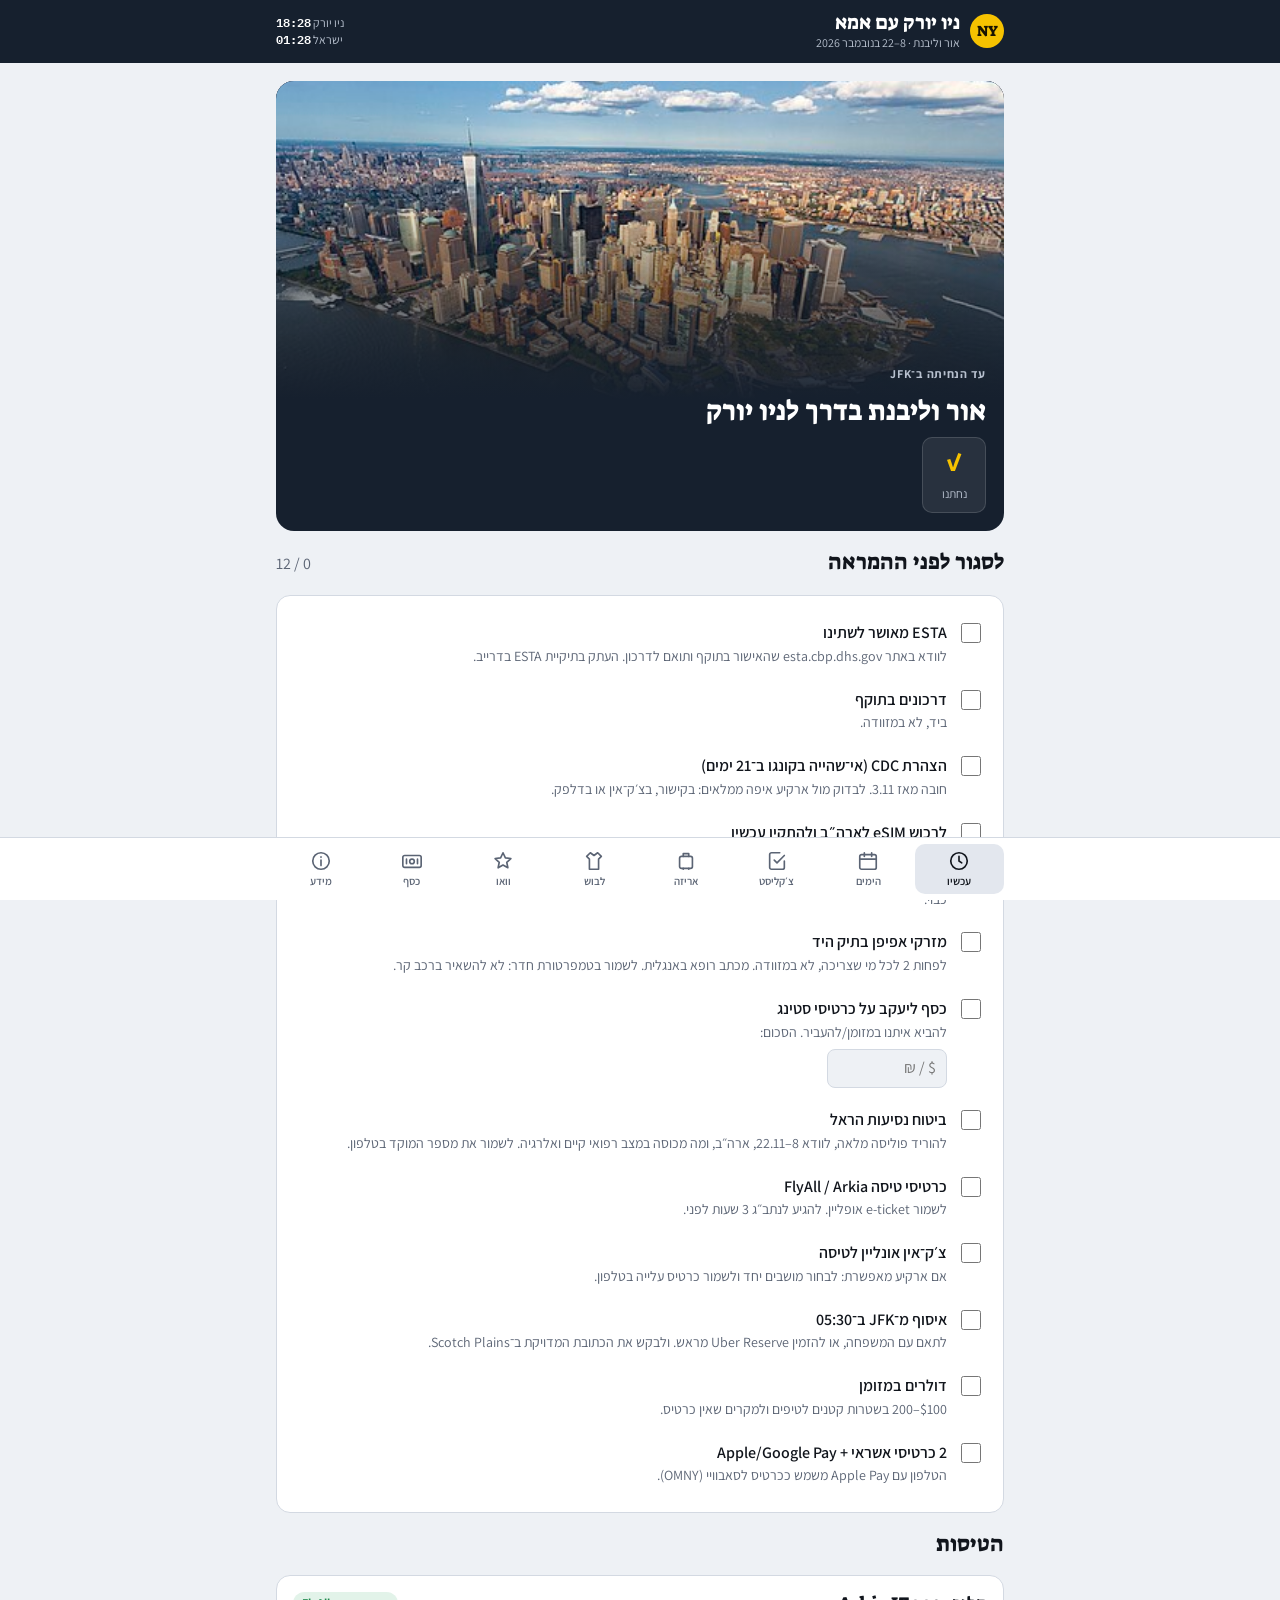
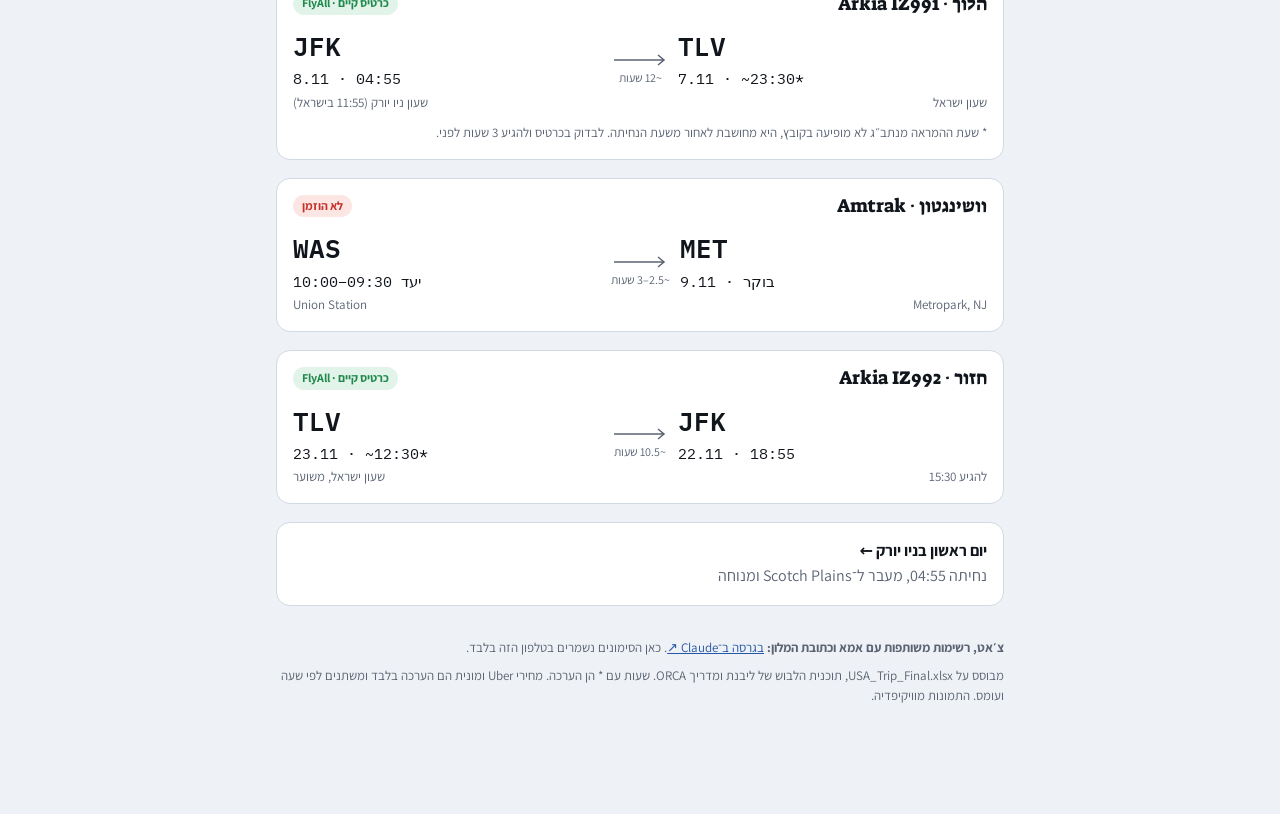
==== commit 8f25bda1: "Trip app: vintage and wow tab, hair booking, DC moved to 9.11, Or's packing Co-Authored-By: Claude O" ====
--- a/ny26-ef61f762a4/index.html
+++ b/ny26-ef61f762a4/index.html
@@ -66,8 +66,8 @@
 main{padding-bottom:calc(84px + env(safe-area-inset-bottom,0px))}
 section.view{padding-block:18px 8px;display:grid;gap:18px}
 nav.tabs{position:fixed;inset:auto 0 0 0;z-index:25;background:var(--surface);border-top:1px solid var(--line);padding-bottom:env(safe-area-inset-bottom,0px)}
-nav.tabs .wrap{display:grid;grid-template-columns:repeat(7,1fr);gap:2px;padding-block:6px}
-nav.tabs button{appearance:none;border:0;background:none;color:var(--muted);font:600 11.5px/1.2 var(--f-body);white-space:nowrap;padding:6px 2px;border-radius:10px;display:grid;justify-items:center;gap:3px;cursor:pointer}
+nav.tabs .wrap{display:grid;grid-template-columns:repeat(8,1fr);gap:2px;padding-block:6px}
+nav.tabs button{appearance:none;border:0;background:none;color:var(--muted);font:600 11px/1.2 var(--f-body);white-space:nowrap;padding:6px 1px;border-radius:10px;display:grid;justify-items:center;gap:3px;cursor:pointer}
 nav.tabs button svg{width:22px;height:22px;stroke:currentColor;fill:none;stroke-width:1.8;stroke-linecap:round;stroke-linejoin:round}
 nav.tabs button[aria-current="page"]{color:var(--ink);background:var(--sunk)}
 nav.tabs button[aria-current="page"] svg{stroke:var(--ink)}
@@ -267,6 +267,7 @@
     <section class="view" id="v-dress" hidden></section>
     <section class="view" id="v-money" hidden></section>
     <section class="view" id="v-info" hidden></section>
+    <section class="view" id="v-wow" hidden></section>
   </div>
   <footer class="wrap"><p style="margin:0 0 8px"><b>צ׳אט, רשימות משותפות עם אמא וכתובת המלון:</b> <a href="https://claude.ai/artifact/MwmhHtfY9PBXiithGDD5aX" target="_blank" rel="noopener">בגרסה ב־Claude ↗</a>. כאן הסימונים נשמרים בטלפון הזה בלבד.</p>מבוסס על USA_Trip_Final.xlsx, תוכנית הלבוש של ליבנת ומדריך ORCA. שעות עם * הן הערכה. מחירי Uber ומונית הם הערכה בלבד ומשתנים לפי שעה ועומס. התמונות מוויקיפדיה.</footer>
 </main>
@@ -287,6 +288,7 @@
     <button data-tab="before"><svg viewBox="0 0 24 24"><path d="M9 11l3 3 8-8"/><path d="M20 12v7a2 2 0 0 1-2 2H6a2 2 0 0 1-2-2V5a2 2 0 0 1 2-2h9"/></svg>צ׳קליסט</button>
     <button data-tab="pack"><svg viewBox="0 0 24 24"><rect x="5" y="7" width="14" height="13" rx="2"/><path d="M9 7V4h6v3M9 20v1M15 20v1"/></svg>אריזה</button>
     <button data-tab="dress"><svg viewBox="0 0 24 24"><path d="M8 3l4 3 4-3 4 4-3 3v11H7V10L4 7z"/></svg>לבוש</button>
+    <button data-tab="wow"><svg viewBox="0 0 24 24"><path d="M12 3l2.6 5.6 6 .7-4.5 4.1 1.2 6L12 16.4 6.7 19.4l1.2-6L3.4 9.3l6-.7z"/></svg>וואו</button>
     <button data-tab="money"><svg viewBox="0 0 24 24"><rect x="2" y="6" width="20" height="13" rx="2"/><circle cx="12" cy="12.5" r="2.5"/><path d="M6 10v5M18 10v5"/></svg>כסף</button>
     <button data-tab="info"><svg viewBox="0 0 24 24"><circle cx="12" cy="12" r="9"/><path d="M12 11v6M12 7.5v.5"/></svg>מידע</button>
   </div>
@@ -312,18 +314,20 @@
    {t:'10:30–15:30', h:'מנוחה, מקלחת, שינה, אוכל ביתי', img:'', p:'לא קובעות שום דבר היום. נלחמות בג׳ט לג: לא לישון יותר מ־2–3 שעות בצהריים.', m:'', how:''},
    {t:'16:00–18:00', h:'הליכה קלה או ארוחת ערב עם המשפחה', img:'', p:'אם עייפות, נשארות בבית. לישון מוקדם.', m:'car', how:'נסיעה קצרה ברכב המשפחה או הליכה.'}
   ]},
-{ d:9, dow:'ב׳', short:'Midtown + SUMMIT', title:'Midtown הקלאסית ו־SUMMIT בשקיעה', img:'gct', w:'14° / 10° מעונן', sleep:'Scotch Plains', sunset:'16:43',
-  alerts:['SUMMIT לא הוזמן עדיין: 2 כרטיסים ל־15:15–15:30.','9/11 Museum חינם היום ב־17:30, אבל הכרטיסים נפתחים ב־07:00 שעון NY ומתנגשים עם SUMMIT. לבחור אחד. גיבוי: 16.11.'],
-  liv:{t:'יום הליכה', items:['ג׳ינס או מכנס נוח','חולצה + סוודר דק','המעיל','נעלי ההליכה'], why:'נכנסים ויוצאים ממקומות מחוממים כל היום, אז שכבות.'},
-  or:{t:'יום הליכה + תצפית', items:['ג׳ינס (לא חצאית! הרצפה ב־SUMMIT עשויה מראות)','טישירט + סוודר דק','המעיל','נעלי הליכה','משקפי שמש לחדרי המראות'], why:'ב־SUMMIT יש רצפות ותקרות מראה, ולכן מכנסיים עדיפים.'},
-  stops:[
-   {t:'08:15–10:15*', h:'ארוחת בוקר ונסיעה למנהטן', img:'herald', p:'בודקות בערב שלפני את שעת הרכבת באפליקציה.', m:'njt', how:'מתחנת Fanwood בקו Raritan Valley ל־Newark Penn, ומשם רכבת ל־NY Penn (בערך שעה). קונים כרטיס באפליקציית NJ Transit ומפעילים לפני העלייה. Uber לא משתלם: $80+ ופקקים.'},
-   {t:'10:30–12:15', h:'Grand Central, Chrysler מבחוץ, הספרייה הציבורית', img:'gct', p:'Holiday Fair נפתח היום ב־Vanderbilt Hall. בספרייה: תערוכת Treasures בחינם.', m:'subway', how:'מ־Penn: קו 1/2/3 ל־Times Sq ואז Shuttle ל־Grand Central, או הליכה של 20 דק׳. בין האתרים הולכים ברגל (5–15 דק׳).', tag:'free', link:'https://grandcentralterminal.com/event/2026-holiday-fair/'},
-   {t:'12:15–13:15', h:'Bryant Park, צהריים ושוק החורף', img:'bryant', p:'Winter Village: הכניסה חינם. לשאול על ביצים בכל דוכן.', m:'walk', how:'הליכה של 3 דק׳ מהספרייה.', tag:'free'},
-   {t:'13:15–14:40', h:'Rockefeller Center, St Patrick׳s, חלונות ראווה ב־5th Ave', img:'nbc', p:'העץ עוד בפיגומים, אבל האווירה כבר שם.', m:'walk', how:'הליכה צפונה ב־5th Ave, בערך 10 דק׳.', tag:'free'},
-   {t:'15:15–17:15', h:'SUMMIT One Vanderbilt בשקיעה', img:'summit', p:'שקיעה ב־16:43. רואים את העיר באור יום ובחושך.', m:'walk', how:'15–20 דק׳ הליכה מ־Rockefeller חזרה ל־42nd St.', tag:'book', link:'https://summitov.com/tickets/', key:1},
-   {t:'17:30–19:15', h:'ארוחת ערב / The Campbell', img:'gct', p:'בר היסטורי בתוך Grand Central. להודיע מראש על האלרגיה לביצים.', m:'walk', how:'צמוד ל־SUMMIT.', tag:'pay', link:'https://www.thecampbellnyc.com/'},
-   {t:'19:15–21:00*', h:'חזרה ל־Scotch Plains', img:'', p:'', m:'njt', how:'Subway ל־Penn ואז NJ Transit ל־Fanwood. לבדוק את הרכבת האחרונה מראש.'}
+{ d:9, dow:'ב׳', short:'וושינגטון DC', title:'יום טיול לוושינגטון', img:'capitol', w:'14° / 10° מעונן', sleep:'Scotch Plains', sunset:'16:59 (DC)',
+  alerts:['הטיול לוושינגטון הוקדם ל־9.11 כי ב־12.11 יש תור למספרה.','רכבות Amtrak לא הוזמנו: Metropark (MET) → Washington Union (WAS), 2 מבוגרות, הלוך וחזור.','יום אחרי הנחיתה: הג׳ט לג דווקא עוזר להשכמה, אבל ללכת לישון מוקדם ב־8.11.','Library of Congress סגורה בימי שני, לכן במקומה National Archives.','חלופה קצרה יותר: פילדלפיה (50 דק׳ ברכבת).'],
+  liv:{t:'מתחילים להתחמם', items:['שכבה תרמית או חולצה ארוכה מתחת לסוודר','המעיל החם','צעיף (על המול חשופים לרוח)','נעלי ההליכה'], why:'הליכה ארוכה בחוץ.'},
+  or:{t:'יום הליכה ארוך בקור', items:['חולצה תרמית + סוודר','ג׳ינס או מכנס חם','המעיל החם + צעיף','נעלי הליכה שכבר "נעלת" (לא חדשות)','תיק קטן: בידוק בקפיטול ובספרייה'], why:'10° עם רוח פתוחה על ה־National Mall.'},
+  stops:[
+   {t:'05:30–06:45*', h:'יציאה לתחנת Metropark', img:'metropark', p:'', m:'car', how:'רכב משפחה, או Uber (להזמין Reserve בערב הקודם): 15–20 דק׳, הערכה $25–40.'},
+   {t:'רכבת בוקר', h:'Amtrak ל־Washington Union Station', img:'union', p:'יעד הגעה: 09:30–10:00. שעת נחיתה בוושינגטון לפי הרכבת שתיבחר.', m:'amtrak', how:'כ־2.5–3 שעות. eTicket באפליקציית Amtrak.', tag:'book', link:'https://www.amtrak.com/', key:1},
+   {t:'09:45–10:30', h:'הקפיטול מבחוץ', img:'capitol', p:'צילומים בחזית.', m:'walk', how:'15–20 דק׳ הליכה מ־Union Station.', tag:'free'},
+   {t:'10:30–11:30', h:'National Archives: מגילת העצמאות והחוקה', img:'', p:'פתוח כל יום 10:00–17:30 (לאמת). כניסה חינם, יש תור לבידוק.', m:'walk', how:'15 דק׳ הליכה מהקפיטול לאורך Pennsylvania Ave, או Uber קצר.', tag:'free', nav:'National Archives Museum, Washington, DC', link:'https://museum.archives.gov/visit'},
+   {t:'11:30–13:45', h:'צהריים ומוזיאון אחד ב־Mall', img:'amhist', p:'American History או National Gallery. לא שניהם. כניסה חינם.', m:'walk', how:'הליכה, או Uber קצר ($8–12, ב־DC Uber זול).', tag:'free'},
+   {t:'14:00–15:15', h:'Washington Monument והבית הלבן מבחוץ', img:'wmon', p:'', m:'uber', how:'המרחקים גדולים מכפי שנראה במפה. חלק ברגל, חלק Uber.', tag:'free'},
+   {t:'15:30–16:45', h:'Lincoln Memorial ו־Reflecting Pool', img:'lincoln', p:'סיום מרשים לקראת שקיעה ב־16:59.', m:'walk', how:'הליכה לאורך ה־Reflecting Pool.', tag:'free'},
+   {t:'17:00–19:00*', h:'חזרה ל־Union Station ורכבת חזור', img:'union', p:'ארוחה קלה בתחנה.', m:'uber', how:'Uber מה־Lincoln Memorial ל־Union Station: 10–15 דק׳, הערכה $12–20.'},
+   {t:'ערב מאוחר*', h:'Metropark → בית', img:'', p:'יום ארוך. לא מתכננות ערב.', m:'car', how:'איסוף משפחה או Uber מהתחנה.'}
   ]},
 { d:10, dow:'ג׳', short:'Kelly & Mark', title:'LIVE with Kelly & Mark ושכונות ציוריות', img:'kelly', w:'17° / 9° נעים', sleep:'Scotch Plains', sunset:'',
   alerts:['השכמה מוקדמת מאוד. להגיע לצ׳ק־אין לפי הכרטיס (281 Spring St).','אמא מלמדת בזום 11:15–12:45 (18:15–19:45 בישראל). צריך לה מקום שקט עם אינטרנט.','ביקור BNI של אמא: שעה ומקום עוד לא ידועים.'],
@@ -334,37 +338,44 @@
    {t:'07:45–10:00*', h:'LIVE with Kelly & Mark', img:'kelly', p:'קהל באולפן. להביא כרטיס + תעודה. שעת הסיום לא מאומתת.', m:'walk', how:'281 Spring St. לוודא מול הכרטיס.', tag:'have', link:'https://livewithkellyandmark.com/show-info/', key:1},
    {t:'10:15–11:15', h:'בראנץ׳ רגוע ב־SoHo', img:'soho', p:'Balthazar אייקוני. מאפים ורטבים עשויים להכיל ביצים, לשאול.', m:'walk', how:'הליכה של 10 דק׳.', tag:'pay', link:'https://balthazarny.com/'},
    {t:'11:15–12:45', h:'אמא בזום · אור בגלריות SoHo/Nolita', img:'soho', p:'אמא צריכה פינה שקטה (בית קפה שקט או לובי מלון). אור ממשיכה לבד או מחכה ל־12:45.', m:'walk', how:'הכל ברגל.'},
+   {t:'11:15–12:45', h:'אור: שופינג ב־SoHo ו־NoHo', img:'soho', p:'The Frankie Shop בסוהו (59 Crosby St). 2nd STREET NoHo (712 Broadway): יד שנייה יפנית עם מותגים במחירים טובים. רוב החנויות נפתחות ב־11:00.', m:'walk', how:'הכל במרחק 5–10 דק׳ הליכה.', nav:'The Frankie Shop, 59 Crosby St, New York'},
+   {t:'12:45–13:30', h:'מאצ׳ה ב־Broome St', img:'', p:'בית הקפה מההמלצה, עם המאצ׳ה הכי טעימה בעיר. לבדוק שם ושעות: Cha Cha Matcha ב־373 Broome כנראה נסגר. חלופה מדוברת: Sorate ב־Sullivan St.', m:'walk', how:'', nav:'matcha cafe Broome Street, New York'},
+   {t:'אופציה', h:'Joe & The Juice: כריך הטונה', img:'', p:'ה־Tunacado המפורסם. יש סניפים בכל מנהטן, גם בסוהו. אלרגיה: ברוטב יש בדרך כלל מיונז (ביצים!), לבקש בלי ולשאול.', m:'walk', how:'', nav:'Joe & The Juice SoHo, New York', tag:'opt', alt:1},
    {t:'13:45–16:15', h:'West Village ו־Washington Square Park', img:'wsp', p:'רחובות הכפר, הפסקת קפה.', m:'walk', how:'הליכה של 15 דק׳, או מונית צהובה קצרה אם עייפות ($12–18).'},
    {t:'16:15–18:15', h:'ארוחת ערב מוקדמת וחזרה', img:'', p:'אחרי השכמה של 5 בבוקר, לא מאריכות.', m:'njt', how:'Subway ל־Penn ואז NJ Transit.'}
   ]},
 { d:11, dow:'ד׳', short:'פסל החירות', title:'פסל החירות ודאונטאון', img:'liberty', w:'14° / 9° אפשר טפטוף', sleep:'Scotch Plains', sunset:'',
   alerts:['כרטיסי מעבורת לא הוזמנו. רק באתר הרשמי Statue City Cruises, יציאה מ־Battery Park. גיבוי חינם: Staten Island Ferry.','Veterans Day: מצעד במידטאון וייתכנו שינויים בתחבורה.','ORCA Connections: להשלים פרופיל עד היום.'],
-  liv:{t:'יום הליכה', items:['כמו 9.11: שכבות ונעלי הליכה','המטרייה הקטנה בתיק'], why:'למקרה של טפטוף.'},
+  liv:{t:'יום הליכה', items:['שכבות ונעלי הליכה','המטרייה הקטנה בתיק'], why:'למקרה של טפטוף.'},
   or:{t:'יום מים ורוח', items:['ג׳ינס + טישירט ארוך + סוודר','מעיל עם ברדס','נעליים עמידות למים','תיק קטן: יש בידוק כמו בשדה תעופה לפני המעבורת'], why:'על המעבורת קר ורטוב יותר מאשר ברחוב.'},
   stops:[
    {t:'07:30–09:15*', h:'נסיעה ל־Battery Park', img:'skyline', p:'', m:'njt', how:'NJ Transit ל־NY Penn, ומשם קו 1 עד South Ferry (25 דק׳). מונית מ־Penn: כ־$30–40 ופקקים.'},
    {t:'09:15–13:00*', h:'מעבורת לפסל החירות ו־Ellis Island', img:'liberty', p:'בידוק ביטחוני לפני העלייה. אפשר להסתפק בהפלגה.', m:'ferry', how:'Statue City Cruises מ־Battery Park. רק אתר רשמי!', tag:'book', link:'https://www.cityexperiences.com/new-york/city-cruises/statue/', key:1},
+   {t:'חלופה חינמית', h:'Staten Island Ferry: עוברת ליד פסל החירות', img:'liberty', p:'חינם, יוצאת כל 15–30 דק׳, 25 דק׳ לכל כיוון. לא יורדים באי של הפסל אבל רואים אותו מקרוב: לעמוד בצד ימין בדרך לסטטן איילנד. בחזור רואים את קו הרקיע של מנהטן.', m:'ferry', how:'Whitehall Terminal, 4 South St. קו 1 ל־South Ferry או 5 דק׳ הליכה מ־Battery Park.', tag:'free', alt:1, nav:'Staten Island Ferry Whitehall Terminal, New York'},
    {t:'אם יש זמן', h:'Ellis Island', img:'ellis', p:'מוזיאון ההגירה. כלול באותו כרטיס.', m:'ferry', how:'אותה מעבורת ממשיכה לשם.'},
    {t:'13:15–14:15', h:'צהריים ו־Wall Street', img:'wall', p:'אפשר גם המוזיאון האינדיאני בחינם (1 Bowling Green).', m:'walk', how:'הליכה של 10 דק׳ מהרציף.', tag:'free'},
    {t:'14:30–16:15', h:'אנדרטת 9/11 וה־Oculus', img:'memorial', p:'היום רק האנדרטה (חינם), לא המוזיאון המלא.', m:'walk', how:'10–20 דק׳ הליכה.', tag:'free'},
    {t:'', h:'ה־Oculus', img:'oculus', p:'תחנת הרכבת הלבנה של קלטרווה. שווה להיכנס.', m:'walk', how:'צמוד לאנדרטה.', tag:'free'},
-   {t:'16:30–18:00', h:'Seaport ו־Pier 17', img:'seaport', p:'ארוחת ערב מוקדמת מול הנהר.', m:'walk', how:'15 דק׳ הליכה, או מונית קצרה.'},
-   {t:'18:00–20:00*', h:'חזרה לניו ג׳רזי', img:'', p:'חלופה: DOC NYC פרמיירה 18:45, רק אם היום נגמר בזמן.', m:'njt', how:'קו 2/3 מ־Fulton St ל־Penn ואז NJ Transit.'}
-  ]},
-{ d:12, dow:'ה׳', short:'וושינגטון DC', title:'יום טיול לוושינגטון', img:'capitol', w:'10° / 6° קר ויבש', sleep:'Scotch Plains', sunset:'16:56 (DC)',
-  alerts:['רכבות Amtrak וכרטיס Library of Congress לא הוזמנו (נדחה לבקשתך). Metropark (MET) → Washington Union (WAS), 2 מבוגרות, הלוך וחזור.','חלופה: פילדלפיה (50 דק׳ ברכבת בלבד).'],
-  liv:{t:'מתחילים להתחמם', items:['שכבה תרמית או חולצה ארוכה מתחת לסוודר','המעיל החם','צעיף (על המול חשופים לרוח)','נעלי ההליכה'], why:'הליכה ארוכה בחוץ.'},
-  or:{t:'יום הליכה ארוך בקור', items:['חולצה תרמית + סוודר','ג׳ינס או מכנס חם','המעיל החם + צעיף','נעלי הליכה שכבר "נעלת" (לא חדשות)','תיק קטן: בידוק בקפיטול ובספרייה'], why:'10° עם רוח פתוחה על ה־National Mall.'},
-  stops:[
-   {t:'05:30–06:45*', h:'יציאה לתחנת Metropark', img:'metropark', p:'', m:'car', how:'רכב משפחה, או Uber (להזמין Reserve בערב הקודם): 15–20 דק׳, הערכה $25–40.'},
-   {t:'רכבת בוקר', h:'Amtrak ל־Washington Union Station', img:'union', p:'יעד הגעה: 09:30–10:00. שעת נחיתה בוושינגטון לפי הרכבת שתיבחר.', m:'amtrak', how:'כ־2.5–3 שעות. eTicket באפליקציית Amtrak.', tag:'book', link:'https://www.amtrak.com/', key:1},
-   {t:'09:45–10:30', h:'הקפיטול מבחוץ', img:'capitol', p:'צילומים בחזית.', m:'walk', how:'15–20 דק׳ הליכה מ־Union Station.', tag:'free'},
-   {t:'10:30–11:30', h:'Library of Congress, בניין Jefferson', img:'loc', p:'אולם הקריאה המרהיב. כרטיס timed-entry חינם (נפתח גם ביום עצמו ב־09:00).', m:'walk', how:'מנהרה/הליכה קצרה מהקפיטול.', tag:'book', link:'https://www.loc.gov/visit/'},
-   {t:'11:30–13:45', h:'צהריים ומוזיאון אחד ב־Mall', img:'amhist', p:'American History או National Gallery. לא שניהם. כניסה חינם.', m:'walk', how:'הליכה, או Uber קצר ($8–12, ב־DC Uber זול).', tag:'free'},
-   {t:'14:00–15:15', h:'Washington Monument והבית הלבן מבחוץ', img:'wmon', p:'', m:'uber', how:'המרחקים גדולים מכפי שנראה במפה. חלק ברגל, חלק Uber.', tag:'free'},
-   {t:'15:30–16:45', h:'Lincoln Memorial ו־Reflecting Pool', img:'lincoln', p:'סיום מרשים לקראת שקיעה ב־16:56.', m:'walk', how:'הליכה לאורך ה־Reflecting Pool.', tag:'free'},
-   {t:'17:00–19:00*', h:'חזרה ל־Union Station ורכבת חזור', img:'union', p:'ארוחה קלה בתחנה.', m:'uber', how:'Uber מה־Lincoln Memorial ל־Union Station: 10–15 דק׳, הערכה $12–20.'},
-   {t:'ערב מאוחר*', h:'Metropark → בית', img:'', p:'יום ארוך. לא מתכננות ערב.', m:'car', how:'איסוף משפחה או Uber מהתחנה.'}
+   {t:'16:15–17:00', h:'צ׳יינה טאון', img:'', p:'Mott St ו־Doyers St. באבל טי או דים סאם. אלרגיה: הרבה בצקים ומאפים עם ביצה.', m:'subway', how:'מה־Oculus: קו R/W מ־Cortlandt St ל־Canal St (10 דק׳).', nav:'Mott Street, Chinatown, New York'},
+   {t:'17:00–19:30', h:'Lower East Side: Ludlow Flea ושופינג וינטג׳', img:'', p:'Ludlow Flea (159 Ludlow St): וינטג׳ ויד שנייה, רביעי עד ראשון 12:00–20:00 (לאמת באינסטגרם לפני). ליד: The Frankie Shop המקורית (100 Stanton St, עד 19:00) ו־Sun Prophet Vintage (151 Allen St).', m:'walk', how:'10–15 דק׳ הליכה מצ׳יינה טאון צפונה.', nav:'159 Ludlow St, New York', key:1},
+   {t:'אופציה', h:'Seaport ו־Pier 17', img:'seaport', p:'ארוחת ערב מוקדמת מול הנהר.', m:'walk', how:'15 דק׳ הליכה, או מונית קצרה.', tag:'opt', alt:1},
+   {t:'19:30–21:30*', h:'ארוחת ערב ב־LES וחזרה לניו ג׳רזי', img:'', p:'', m:'njt', how:'קו F מ־Delancey St ל־34 St–Herald Sq, הליכה ל־Penn ואז NJ Transit.'}
+  ]},
+{ d:12, dow:'ה׳', short:'מספרה + SUMMIT', title:'גוונים לאמא, Midtown ו־SUMMIT בשקיעה', img:'gct', w:'10° / 6° קר ויבש', sleep:'Scotch Plains', sunset:'16:40',
+  alerts:['ליבנת: גוונים ב־11:00 אצל Ilda Plaka (Highlights Partial, שעתיים ורבע). הכתובת המדויקת במייל האישור.','להזכיר במספרה את ההנחה של $50 על הזמנה אונליין: $275 פחות $50 = $225, ועוד טיפ 20% (בערך $45).','SUMMIT לא הוזמן עדיין: 2 כרטיסים ל־15:15–15:30.'],
+  liv:{t:'מספרה ואז יום הליכה', items:['חולצה עם כפתורים או צווארון רחב (קל להוריד אחרי צבע)','ג׳ינס או מכנס נוח','סוודר דק + המעיל','צעיף או כובע לשמור על השיער ברוח','נעלי ההליכה'], why:'לא חולצה צמודה שעוברת דרך הראש. הערב יוצאות לתצפית עם שיער חדש.'},
+  or:{t:'יום הליכה + תצפית', items:['ג׳ינס (לא חצאית! הרצפה ב־SUMMIT עשויה מראות)','טישירט + סוודר דק','המעיל','נעלי הליכה','משקפי שמש לחדרי המראות'], why:'ב־SUMMIT יש רצפות ותקרות מראה, ולכן מכנסיים עדיפים.'},
+  stops:[
+   {t:'08:15–10:15*', h:'ארוחת בוקר ונסיעה למנהטן', img:'herald', p:'יוצאות מוקדם כדי להגיע בזמן ל־11:00.', m:'njt', how:'מתחנת Fanwood בקו Raritan Valley ל־Newark Penn, ומשם רכבת ל־NY Penn (בערך שעה). קונים כרטיס באפליקציית NJ Transit ומפעילים לפני העלייה.'},
+   {t:'10:15–10:50', h:'נסיעה למספרה', img:'', p:'להגיע 10 דק׳ לפני.', m:'subway', how:'מ־Penn: קו 1 צפונה ל־59 St–Columbus Circle, או N/Q/R/W ל־57 St–7 Av. מונית צהובה: 15 דק׳, $15–20.'},
+   {t:'11:00–13:15', h:'ליבנת: גוונים אצל Ilda Plaka', img:'', p:'Highlights Partial, $275 פחות $50 הנחת הזמנה אונליין. לציין שוב שיש שיער מתולתל. טיפ 20% במזומן לספרית.', m:'walk', how:'הכתובת במייל האישור (7th Ave). הכתובת הקבועה של Ilda: 50 W 57th St, קומה 2.', tag:'have', key:1, nav:'50 W 57th St, New York, NY 10019'},
+   {t:'11:00–13:15', h:'אור: Central Park South ו־5th Ave', img:'fifth', p:'הליכה בפינה הדרומית של סנטרל פארק (The Pond, Gapstow Bridge), חלונות ראווה ב־5th Ave וב־Bergdorf. או מניקור באזור.', m:'walk', how:'5 דק׳ הליכה מהמספרה.', tag:'free', nav:'Gapstow Bridge, Central Park, New York'},
+   {t:'13:15–14:15', h:'צהריים, St Patrick׳s ו־Rockefeller Center', img:'nbc', p:'יורדות דרומה ב־5th Ave. העץ עוד בפיגומים, אבל האווירה כבר שם.', m:'walk', how:'הליכה מ־57th ל־50th St, בערך 10 דק׳.', tag:'free'},
+   {t:'14:15–15:05', h:'הספרייה הציבורית ו־Bryant Park', img:'bryant', p:'בספרייה: תערוכת Treasures בחינם. Winter Village ב־Bryant Park: לשאול על ביצים בכל דוכן.', m:'walk', how:'10 דק׳ הליכה דרומה ל־42nd St.', tag:'free'},
+   {t:'15:15–17:15', h:'SUMMIT One Vanderbilt בשקיעה', img:'summit', p:'שקיעה ב־16:40. רואים את העיר באור יום ובחושך.', m:'walk', how:'5 דק׳ הליכה מ־Bryant Park.', tag:'book', link:'https://summitov.com/tickets/', key:1},
+   {t:'17:15–17:45', h:'Grand Central: Holiday Fair ו־Whispering Gallery', img:'gct', p:'עומדות בפינות מנוגדות של הקשת ליד Oyster Bar ולוחשות לקיר.', m:'walk', how:'צמוד ל־SUMMIT.', tag:'free', link:'https://grandcentralterminal.com/event/2026-holiday-fair/'},
+   {t:'17:45–19:15', h:'ארוחת ערב / The Campbell', img:'gct', p:'בר היסטורי בתוך Grand Central. להודיע מראש על האלרגיה לביצים.', m:'walk', how:'בתוך Grand Central.', tag:'pay', link:'https://www.thecampbellnyc.com/'},
+   {t:'19:15–21:00*', h:'חזרה ל־Scotch Plains', img:'', p:'', m:'njt', how:'Subway ל־Penn ואז NJ Transit ל־Fanwood. לבדוק את הרכבת האחרונה מראש.'}
   ]},
 { d:13, dow:'ו׳', short:'High Line + Whitney', title:'High Line, Chelsea ו־Whitney בערב', img:'highline', w:'7° / 5° טפטוף', sleep:'Scotch Plains', sunset:'16:39',
   alerts:['Whitney: 2 כרטיסים מאושרים ל־17:30 (PDF בדרייב). לא לקנות שוב!','Morgan Library: יש קישור בדרייב, שעה לא אומתה. מתנגש עם Whitney.'],
@@ -375,6 +386,7 @@
    {t:'10:30–11:30', h:'Vessel ו־Hudson Yards', img:'vessel', p:'Edge לא נבחר, SUMMIT מספיק.', m:'walk', how:'', tag:'free'},
    {t:'11:30–13:00', h:'הליכה דרומה ב־High Line', img:'highline', p:'ללבוש חם.', m:'walk', how:'נכנסים ב־34th St והולכים דרומה.', tag:'free'},
    {t:'13:00–14:15', h:'Chelsea Market', img:'chelsea', p:'להודיע על אלרגיה בכל דוכן.', m:'walk', how:'יורדות מה־High Line ב־16th St.', tag:'pay'},
+   {t:'אופציה', h:'וינטג׳ בצ׳לסי: 101 7th Ave ו־2nd STREET', img:'', p:'101 7th Ave (בניין Barneys לשעבר): NORMAL, שוק וינטג׳ ענק על 3 קומות. הוא פתוח רק בסופי שבוע מסוימים, אז לבדוק ב־@normal.nyc אם יש אירוע בנובמבר. 2nd STREET Chelsea (142 W 26th St) פתוחה כל יום.', m:'walk', how:'101 7th Ave נמצא ליד 16th St, 5 דק׳ מ־Chelsea Market.', nav:'101 7th Ave, New York, NY 10011', tag:'tbd'},
    {t:'14:30–16:40', h:'Little Island ו־Pier 57 Rooftop לשקיעה', img:'little', p:'שקיעה 16:39. הגג ב־Pier 57 חינם, לא צריך הזמנה.', m:'walk', how:'5–10 דק׳ הליכה.', tag:'free'},
    {t:'17:30–19:00', h:'Whitney Free Friday Night', img:'whitney', p:'תערוכת Roy Lichtenstein. להביא את ה־PDF עם 2 הברקודים.', m:'walk', how:'בקצה הדרומי של ה־High Line, Gansevoort St.', tag:'have', link:'https://drive.google.com/file/d/1qmqsBdEM2aSxnvXJb0IT549kvI936e8N/view', key:1},
    {t:'19:00–20:30', h:'ארוחת ערב ב־West Village וחזרה', img:'wsp', p:'', m:'subway', how:'קו A/C/E מ־14 St ל־Penn ואז NJ Transit.'}
@@ -387,6 +399,7 @@
    {t:'07:30–09:10*', h:'נסיעה ל־City Hall במנהטן', img:'', p:'', m:'njt', how:'NJ Transit ל־Penn, ואז קו 4/5/6 או 2/3 ל־City Hall / Brooklyn Bridge.'},
    {t:'09:15–10:15', h:'חציית גשר ברוקלין ברגל', img:'bbridge', p:'מתחילים ב־Centre St ליד City Hall. בבוקר פחות עומס.', m:'walk', how:'כ־40 דק׳ הליכה עם עצירות צילום.', tag:'free', key:1},
    {t:'10:20–11:45', h:'DUMBO: Washington St ו־Pebble Beach', img:'dumbo', p:'הצילום הקלאסי של גשר מנהטן בין הבניינים.', m:'walk', how:'יורדות מהגשר ישר ל־DUMBO.', tag:'free'},
+   {t:'פתוח 10:00–17:00', h:'Brooklyn Flea מתחת לגשר', img:'dumbo', p:'שבת וראשון: וינטג׳ (תיקי Coach, מעילי עור, שעונים), עתיקות ותכשיטי זהב עדינים. כניסה חינם. לאמת שעות נובמבר באתר. ליד: 2nd STREET Dumbo (70 Front St).', m:'walk', how:'80 Pearl St, בקשת מתחת לגשר מנהטן. 3 דק׳ מ־Washington St.', tag:'free', nav:'80 Pearl St, Brooklyn, NY', link:'https://brooklynflea.com/'},
    {t:'', h:'Jane׳s Carousel', img:'carousel', p:'$4 למי שרוצה לרכוב.', m:'walk', how:'על המים, צמוד.', tag:'pay'},
    {t:'11:45–13:20', h:'Time Out Market וטיילת Brooklyn Heights', img:'promenade', p:'Time Out Market ב־55 Water St. לבדוק ביצים וזיהום צולב לפני קנייה.', m:'walk', how:'15 דק׳ הליכה לטיילת.', tag:'free'},
    {t:'13:30–14:00', h:'NYC Ferry ל־Williamsburg', img:'ferry', p:'$5 לאדם לכיוון.', m:'ferry', how:'מרציף DUMBO/Fulton Ferry לכיוון North Williamsburg. קונים באפליקציית NYC Ferry.', tag:'pay', link:'https://www.ferry.nyc/'},
@@ -402,7 +415,8 @@
    {t:'09:30–11:30*', h:'מעבר מ־Scotch Plains למלון במידטאון', img:'herald', p:'המלון ליד Herald Square. להפקיד מזוודות אם אפשר.', m:'uber', how:'עם מזוודות: רכב משפחה או Uber XL ישר למלון (שעה עד שעה וחצי, הערכה $100–140 + אגרת מנהרה). ברכבת עם מזוודות זה קשה.', key:1},
    {t:'11:15–12:00', h:'Poster House (חינם היום)', img:'poster', p:'ראשון שלישי בחודש: כניסה חינם. רק אם המזוודות כבר במלון.', m:'walk', how:'119 W 23rd St. קו F/M מ־34 St–Herald Sq עד 23 St, או 15 דק׳ הליכה.', tag:'free'},
    {t:'12:15–14:15', h:'St Patrick׳s, חנויות דגל וצהריים', img:'stpat', p:'', m:'subway', how:'קו B/D/F/M מ־Herald Sq ל־47–50 Sts–Rockefeller Ctr.'},
-   {t:'14:15–16:20', h:'זמן חופשי, קפה, שופינג', img:'fifth', p:'להגיע ל־Radio City בנחת.', m:'walk', how:''},
+   {t:'14:15–15:45', h:'מניקור לשתיכן', img:'', p:'להזמין מראש, כי ראשון אחה״צ עמוס. באזור Herald Sq ו־Koreatown יש הרבה סלונים. ג׳ל: בערך $35–60 לאחת, ועוד טיפ 15–20%.', m:'walk', how:'', nav:'nail salon Koreatown, New York', tag:'book'},
+   {t:'15:45–16:20', h:'זמן חופשי, קפה, שופינג', img:'fifth', p:'להגיע ל־Radio City בנחת.', m:'walk', how:''},
    {t:'17:00–18:30', h:'Rockettes Christmas Spectacular', img:'radio', p:'להגיע 30 דק׳ לפני.', m:'walk', how:'1260 6th Ave.', tag:'book', link:'https://www.rockettes.com/christmas/calendar/', key:1},
    {t:'18:45–20:00', h:'Bryant Park Winter Village מואר', img:'bryant', p:'החלקה רק אם רוצות (השכרה $19–65 לפני מס).', m:'walk', how:'10 דק׳ הליכה דרומה.', tag:'free'},
    {t:'20:00–20:30', h:'חזרה למלון', img:'herald', p:'', m:'walk', how:'5 דק׳ הליכה. סוף־סוף לא צריך רכבת ל־NJ.'}
@@ -412,11 +426,13 @@
   liv:{t:'לוק עסקי מלא', items:['הבלייזר','מכנס אלגנט או חצאית','טופ מחויט','נעל אלגנטית נוחה'], why:'זה הבוקר שבו את עובדת. להיראות בדיוק כפי שאת רוצה להיזכר.'},
   or:{t:'Business Casual', items:['אם מצטרפת לפיילוט: מכנס מחויט + סריג דק + בלייזר','אם לא: ג׳ינס כהה + סוודר, יום חופשי','מגפונים נוחים'], why:'אחה״צ חופשי, אז לבחור משהו שעובד גם בהליכה.'},
   stops:[
+   {t:'07:15–08:05', h:'פילאטיס בבוקר', img:'', p:'שיעור drop-in בסטודיו קרוב. מזמינים באפליקציה של הסטודיו או ב־ClassPass. להביא גרביים עם גריפ.', m:'walk', how:'', nav:'pilates studio drop-in Midtown Manhattan', tag:'opt', alt:1},
    {t:'09:15–09:45*', h:'יציאה לפיילוט', img:'', p:'תלוי בכתובת.', m:'subway', how:'מ־Herald Sq. אם קרוב: הליכה. מונית צהובה במידטאון: $12–25.'},
    {t:'10:00–12:00', h:'פיילוט מוצר עם שלי והצוות', img:'murray', p:'קבוצה מצומצמת. מיקום TBD.', m:'', how:'', tag:'tbd', link:'https://chat.whatsapp.com/BQpDAi35cTc5MQgc04ofgR', key:1},
    {t:'12:00–14:00', h:'צהריים · רכבל Roosevelt Island (חלופה)', img:'tram', p:'רק אם הזמן מאפשר.', m:'subway', how:'הרכבל יוצא מ־59th St & 2nd Ave, עובד עם OMNY ($3).', tag:'opt'},
    {t:'16:30', h:'Late Night with Seth Meyers', img:'nbc', p:'רק עם אישור רשמי מ־1iota.', m:'walk', how:'30 Rockefeller Plaza.', tag:'tbd'},
    {t:'15:30–17:30', h:'או: MoMA', img:'moma', p:'$30 לאדם. חלופה ל־Seth.', m:'subway', how:'קו E/M ל־5 Av/53 St.', tag:'opt', alt:1},
+   {t:'18:00–19:30', h:'שיעור ריקוד ב־Broadway Dance Center', img:'', p:'שיעורי drop-in כל יום, בלי מנוי. לבחור Beginner או Level 1 (ג׳אז, היפ הופ, תיאטרון מוזיקלי). להגיע 30 דק׳ לפני לרישום.', m:'walk', how:'322 W 45th St. מ־Herald Sq בערך 15 דק׳ הליכה, או קו 1/2/3 ל־Times Sq.', nav:'Broadway Dance Center, 322 W 45th St, New York', link:'https://www.broadwaydancecenter.com/schedule', tag:'opt', alt:1},
    {t:'18:00–19:30', h:'ארוחת ערב וחזרה למלון', img:'', p:'מנוחה לפני שבוע הכנס.', m:'walk', how:''}
   ]},
 { d:17, dow:'ג׳', short:'ORCA קוקטייל', title:'ORCA: קוקטייל פתיחה ב־7 WTC', img:'wtc7', w:'14° / 6° בעיקר בהיר', sleep:'המלון במידטאון', sunset:'', orca:1,
@@ -424,6 +440,7 @@
   liv:{t:'Business Casual · ערכה 1', items:['הבלייזר','מכנס אלגנט או שמלת ג׳רסי','מגפון אלגנט','תכשיט אחד בולט'], why:'מהזום ישר לקוקטייל. תכשיט אחד בולט מחליף הכל.'},
   or:{t:'Business Casual · קוקטייל פתיחה', items:['מכנס מחויט + חולצה יפה (סאטן או משי)','או שמלה / חצאית מידי + בלייזר','מגפונים בעקב נמוך (עומדות 4 שעות)','תכשיט אחד בולט','כרטיסי ביקור או QR של לינקדאין'], why:'קוד הלבוש של אורלי: עסקי אלגנטי ונוח, מקצועי ומוקפד. לא נדרש לבוש ערב רשמי.'},
   stops:[
+   {t:'10:00–14:15', h:'אאוטלט: The Mills at Jersey Gardens', img:'', p:'אור יוצאת בבוקר, ואמא מצטרפת אחרי הזום (Uber, 30–40 דק׳). פתוח 10:00–21:00. חוזרות עד 15:00 כדי להחליף ל־Business Casual לקוקטייל. אם צפוף מדי: ערב באאוטלט עם רכב המשפחה, 20 דק׳ מ־Scotch Plains.', m:'njt', how:'אוטובוס NJ Transit 111 או 115 מ־Port Authority (8th Ave & 42nd St), 35–45 דק׳. יורדות ב־Entrance D. החזרה ארוכה יותר בגלל פקקים.', nav:'The Mills at Jersey Gardens, Elizabeth, NJ', link:'https://www.simon.com/mall/the-mills-at-jersey-gardens', tag:'opt'},
    {t:'11:15–12:45', h:'אמא מלמדת בזום מהמלון', img:'herald', p:'18:15–19:45 בישראל.', m:'', how:''},
    {t:'15:00–15:40*', h:'יציאה ל־7 World Trade Center', img:'', p:'', m:'subway', how:'קו R/W מ־34 St–Herald Sq עד Cortlandt St (20 דק׳). בעקבים או בגשם: מונית צהובה/Uber, 25–35 דק׳, הערכה $25–40.'},
    {t:'16:00–20:00', h:'ORCA Welcome Cocktail Reception', img:'wtc7', p:'7 World Trade Center, קומה 10, 250 Greenwich St. כולל אוכל.', m:'walk', how:'', tag:'have', key:1},
@@ -450,7 +467,7 @@
    {t:'18:30–19:45', h:'פגישה אישית (רק אם נקבעה)', img:'', p:'', m:'subway', how:'', tag:'tbd'},
    {t:'20:00–21:30', h:'ארוחת ערב או בר ג׳אז', img:'', p:'Village Vanguard אם יש כוח. עדיפות למנוחה לפני סטינג.', m:'subway', how:'קו 1 ל־Christopher St.', tag:'opt'}
   ]},
-{ d:20, dow:'ו׳', short:'STING', title:'צ׳ק־אאוט ו־STING ב־Brooklyn Paramount', img:'paramount', w:'13° / 8° אפשר טפטוף', sleep:'לא נסגר! (TBD)', sunset:'',
+{ d:20, dow:'ו׳', short:'STING', title:'וינטג׳ בברוקלין ו־STING ב־Brooklyn Paramount', img:'paramount', w:'13° / 8° אפשר טפטוף', sleep:'לא נסגר! (TBD)', sunset:'',
   alerts:['להביא ליעקב את הכסף על כרטיסי סטינג.','StubHub: אם הכרטיסים לא הגיעו עד 16:00, לפנות מיד לתמיכה. Section 8, Row FF, Seats 5–7 (לאמת).','אין להיכנס לאולם עם מזוודה. כל התיקים נבדקים.','מקום לינה לליל 20–21.11 ומזוודות: עדיין לא סגור.'],
   liv:{t:'בוקר רשמי, ערב קונצרט', items:['בבוקר: מכנס אלגנט + סריג + נעל נוחה','לערב: ג׳ינס + טופ + המעיל','מעיל שקל להוריד, תיק לא גדול'], why:'המזוודות כבר בדרך, אז ערכת הערב יוצאת בבוקר בתיק היד.'},
   or:{t:'לוק קונצרט', items:['ג׳ינס + טופ יפה + ז׳קט עור או בלייזר','נעליים נוחות לעמידה','תיק קטן (בידוק)','המעיל שקל להוריד ולהחזיק'], why:'שעות עמידה ובידוק בכניסה.'},
@@ -458,8 +475,8 @@
    {t:'07:30–08:30*', h:'אריזה וצ׳ק־אאוט מהמלון', img:'herald', p:'לסגור את החדר מוקדם בגלל הסיור באו״ם. לברר שמירת מזוודות בקבלה.', m:'uber', how:'אם המזוודות עוברות ל־NJ: Uber XL ישר ל־Scotch Plains (הערכה $100–140), או רכב משפחה. אחרת משאירות בקבלה ואוספות לפני סטינג.', key:1},
    {t:'09:00–12:00', h:'ליבנת: סיור ORCA באו״ם', img:'murray', p:'יש בדיקת ביטחון: מעיל שקל להוריד ותיק לא גדול. אור יכולה להצטרף אם רשומה, או ללכת ל־Frick.', m:'taxi', how:'מטה האו״ם ב־1st Ave & 46th St. מונית צהובה מהמלון 10–15 דק׳ ($12–18), או קו 7 ל־Grand Central ואז הליכה.', tag:'have'},
    {t:'11:00–12:30', h:'The Frick Collection', img:'frick', p:'רק אם המזוודות מסודרות. $30.', m:'subway', how:'קו 6 ל־68 St, או מונית ($15–20).', tag:'book', link:'https://www.frick.org/tickets', alt:1},
-   {t:'12:30–14:00', h:'צהריים ו־Madison Avenue', img:'madison', p:'', m:'walk', how:''},
-   {t:'14:00–16:15', h:'נסיעה ל־Fort Greene', img:'fortgreene', p:'פארק ורחובות השכונה.', m:'subway', how:'קו Q מ־Lexington/63 St או B/Q מ־Herald Sq עד DeKalb Av. בלי מזוודות.'},
+   {t:'12:15–13:15', h:'צהריים ונסיעה לברוקלין', img:'', p:'מהאו״ם ישר לברוקלין, בלי מזוודות. היום כולו בברוקלין עד ההופעה.', m:'subway', how:'קו 7 ל־Times Sq ואז L, או מונית ל־14th St ואז קו L ל־Morgan Av.'},
+   {t:'13:30–16:15', h:'וינטג׳ בבושוויק ובוויליאמסבורג', img:'wburg', p:'Urban Jungle (118 Knickerbocker Ave): מחסן וינטג׳ ענק וזול. Other People׳s Clothes (כמה סניפים בבושוויק ובוויליאמסבורג, לבדוק כתובת ושעות). L Train Vintage ב־Grand St.', m:'subway', how:'קו L ל־Morgan Av. אחר כך לאולם: Uber 20–25 דק׳ ($20–30), או סאבוויי לאזור Fort Greene.', nav:'Urban Jungle Vintage, 118 Knickerbocker Ave, Brooklyn', key:1},
    {t:'עד 16:00', h:'לבדוק ש־StubHub מסר את כרטיסי סטינג', img:'', p:'', m:'', how:'', tag:'tbd'},
    {t:'16:30–18:30', h:'ארוחת ערב מוקדמת ליד האולם', img:'', p:'אלרגיה: לאשר רכיבים וזיהום צולב מראש.', m:'walk', how:''},
    {t:'19:00 דלתות · 20:00 מופע', h:'STING 3.0 Tour', img:'paramount', p:'Brooklyn Paramount, 385 Flatbush Ave Extension. Fiction Plane בחימום.', m:'walk', how:'תחנת DeKalb Av (B/Q/R), 3 דק׳ הליכה.', tag:'have', link:'https://www.brooklynparamount.com/visit', key:1},
@@ -474,7 +491,7 @@
    {t:'11:00–13:15', h:'The Met', img:'met', p:'$30 למבוגרת מחוץ לניו יורק.', m:'walk', how:'', tag:'book', link:'https://www.metmuseum.org/plan-your-visit', key:1},
    {t:'14:00–14:50', h:'Neue Galerie (אופציה)', img:'neue', p:'קלימט. Café Sabarsky: עוגות רבות עם ביצים!', m:'walk', how:'5th Ave & 86th.', tag:'opt'},
    {t:'15:00–16:15', h:'Central Park: Bethesda Terrace ו־Bow Bridge', img:'bethesda', p:'אור אחרון לפני שקיעה ב־16:33.', m:'walk', how:'הליכה בפארק. אם קר מדי: מונית צהובה.', tag:'free', key:1},
-   {t:'17:30–18:45', h:'ארוחת ערב ליד MSG', img:'', p:'', m:'subway', how:'קו 1/2/3 ל־34 St–Penn.'},
+   {t:'16:30–18:45', h:'הארלם: 125th St, Apollo וארוחת ערב', img:'', p:'Apollo Theater מבחוץ, Malcolm X Blvd ו־Strivers׳ Row. ארוחת ערב סול פוד (Sylvia׳s או Red Rooster). אלרגיה: לשאול על ביצים בבלילות ובלחמים.', m:'subway', how:'מהפארק: קו B/C ל־125 St. אחר כך קו 2/3 מ־125 St ישר ל־34 St–Penn (20 דק׳) ל־Knicks.', nav:'Apollo Theater, 253 W 125th St, New York'},
    {t:'19:30–22:00*', h:'Knicks vs Portland ב־Madison Square Garden', img:'msg', p:'', m:'walk', how:'', tag:'opt', link:'https://www.msg.com/events-tickets/new-york-knicks-madison-square-garden-november-2026/3B006511E9208636'}
   ]},
 { d:22, dow:'א׳', short:'טיסה הביתה', title:'אריזה וטיסה הביתה', img:'jfk', w:'12° / 5° (ממוצע עונתי)', sleep:'בטיסה', sunset:'',
@@ -505,10 +522,10 @@
   ['cards','2 כרטיסי אשראי + Apple/Google Pay','הטלפון עם Apple Pay משמש ככרטיס לסאבוויי (OMNY).',0]
  ]},
  {g:'להזמין לפני שזה נגמר', items:[
-  ['summit','SUMMIT 9.11 ב־15:15–15:30','2 כרטיסי SUMMIT Experience, החל מ־$44 לאדם.',1],
+  ['summit','SUMMIT 12.11 ב־15:15–15:30','2 כרטיסי SUMMIT Experience, החל מ־$44 לאדם.',1],
   ['statue','Statue City Cruises 11.11 בבוקר','2 General Admission, יציאה מ־Battery Park. רק באתר הרשמי.',1],
   ['rockettes','Rockettes 15.11 ב־17:00','להחליט, ואם כן, 2 מושבים צמודים.',0],
-  ['amtrak','Amtrak + Library of Congress ל־12.11','MET → WAS, 2 מבוגרות (נדחה לבקשתך).',0],
+  ['amtrak','Amtrak לוושינגטון ב־9.11','MET → WAS, 2 מבוגרות, הלוך וחזור.',0],
   ['morgan','Morgan Library 13.11','לפתוח את הקישור בדרייב ולבדוק שעה מול Whitney 17:30.',0],
   ['frick','Frick 20.11 / Met 21.11','רק אחרי שסוגרות לינה ומזוודות.',0]
  ]},
@@ -577,6 +594,21 @@
   ['o-weather','מעיל, צעיף ונעליים נוחות','נובמבר בניו יורק יכול להיות קריר, לפעמים סוער'],
   ['o-id','תעודה מזהה לקוקטייל 17.11','חובה בכניסה ל־7 WTC'],
  ]},
+ {g:'של אור', items:[
+  ['or-dress1','שמלת מידי אלגנטית לקוקטייל ORCA (17.11)','עם הבלייזר מעליה זה Business Casual. צבע אחיד, בלי מחשוף עמוק'],
+  ['or-dress2','שמלה לערב: Rockettes (15.11) וארוחות ערב','סריג או סאטן. עם מגפונים ומעיל'],
+  ['or-dress3','שמלת סריג יומיומית','עם גרביון ומגפיים, לימי עיר קרים'],
+  ['or-tights','2 גרביונים שחורים עבים (60–80 דנייר)','בלי זה שמלות בנובמבר לא עובדות'],
+  ['or-jewel1','תכשיטים יומיומיים: עגילים קטנים, שרשרת דקה, טבעות','בתיק היד, לא במזוודה'],
+  ['or-jewel2','עגילים בולטים או שרשרת לקוקטייל ולערבים',''],
+  ['or-jewel3','אביזרים נוצצים לדיסקו (18.11)','לפי הקוד של אורלי: שנות ה־80, הרבה ברק'],
+  ['or-pouch','פאוץ׳ קטן לתכשיטים','שלא יסתבכו ולא יאבדו בחדרי מלון'],
+  ['or-sport1','טייץ + גופיית ספורט או טופ','לפילאטיס (16.11) ולשיעור הריקוד'],
+  ['or-sport2','גרביים עם גריפ','חובה ברוב סטודיו הפילאטיס, אפשר לקנות שם ב־$15–20'],
+  ['or-sport3','סווטשירט או ז׳קט ספורט','ללבוש בדרך לסטודיו בקור'],
+  ['or-sport4','נעלי ספורט נקיות','לשיעור הריקוד, וגם לדיסקו'],
+  ['or-swim','בגד ים אחד + כפכפים','למקרה של ספא (AIRE ב־Tribeca או Bathhouse בוויליאמסבורג), בריכה או ג׳קוזי. לוקח מעט מקום'],
+ ]},
  {g:'טואלטיקה', items:[
   ['t-liq','נוזלים עד 100 מ״ל בתיק היד, בשקית שקופה',''],
   ['t-basic','מברשת, משחה, דאודורנט, טיפוח, איפור',''],
@@ -616,7 +648,7 @@
       <div class="end"><span class="code">JFK</span><span class="t">8.11 · 04:55</span><span class="muted" style="font-size:13px">שעון ניו יורק (11:55 בישראל)</span></div></div>
     <p class="muted" style="font-size:13px;margin:10px 0 0">* שעת ההמראה מנתב״ג לא מופיעה בקובץ, היא מחושבת לאחור משעת הנחיתה. לבדוק בכרטיס ולהגיע 3 שעות לפני.</p></div>
   <div class="card"><div class="fhead"><h3>וושינגטון · Amtrak</h3><span class="pill p-bad">לא הוזמן</span></div>
-    <div class="flight"><div class="end"><span class="code">MET</span><span class="t">12.11 · בוקר</span><span class="muted" style="font-size:13px">Metropark, NJ</span></div>
+    <div class="flight"><div class="end"><span class="code">MET</span><span class="t">9.11 · בוקר</span><span class="muted" style="font-size:13px">Metropark, NJ</span></div>
       <div class="mid"><svg viewBox="0 0 56 18" fill="none" stroke="currentColor" stroke-width="1.5"><path d="M2 9h50M46 4l6 5-6 5"/></svg>~2.5–3 שעות</div>
       <div class="end"><span class="code">WAS</span><span class="t">יעד 09:30–10:00</span><span class="muted" style="font-size:13px">Union Station</span></div></div></div>
   <div class="card"><div class="fhead"><h3>חזור · Arkia IZ992</h3><span class="pill p-ok">כרטיס קיים · FlyAll</span></div>
@@ -671,7 +703,7 @@
 }
 
 function factsHTML(day){
-  const city = day.d===12 ? 'Washington DC' : 'New York';
+  const city = day.d===9 ? 'Washington DC' : 'New York';
   return `<a class="fact" style="color:inherit;text-decoration:none" href="${esc(googleUrl(`weather ${city} November ${day.d}`))}" target="_blank" rel="noopener" title="תחזית עדכנית">${ICON.sun}${esc(day.w)}${day.feel?` · ${esc(day.feel)}`:''} <span style="color:var(--info);font-weight:700">· תחזית עדכנית ↗</span></a>
     <span class="fact">${ICON.bed}${esc(day.sleep)}</span>
     ${day.sunset?`<span class="fact">${ICON.set}שקיעה <span class="mono">${esc(day.sunset)}</span></span>`:''}`;
@@ -723,10 +755,10 @@
 /* what goes in the day bag + evening routine */
 const BAG_EXTRA = {
   8:['דרכונים + ESTA','כרטיסי טיסה','כתובת המשפחה ב־Scotch Plains','שכבה חמה לנחיתה'],
-  9:['כרטיסי SUMMIT (אם נקנו)','משקפי שמש לחדרי המראות'],
+  9:['כרטיסי Amtrak','תעודה מזהה','תיק קטן (בידוק בקפיטול)'],
   10:['כרטיס LIVE + תעודה מזהה','לאמא: מחשב + אוזניות לזום 11:15'],
   11:['כרטיסי המעבורת','תיק קטן (בידוק ביטחוני)','מטרייה'],
-  12:['כרטיסי Amtrak','כרטיס Library of Congress','תעודה מזהה','תיק קטן (בידוק בקפיטול)'],
+  12:['מייל האישור של המספרה','מזומן לטיפ לספרית','כרטיסי SUMMIT (אם נקנו)','משקפי שמש לחדרי המראות'],
   13:['Whitney PDF עם 2 הברקודים','טופ יפה או עגילים לערב'],
   14:['אפליקציית NYC Ferry','כפפות, כובע, צעיף'],
   15:['אישור Booking של המלון','כרטיסי Rockettes (אם נקנו)','כל המזוודות'],
@@ -753,7 +785,7 @@
   if(day.d<=14 || day.d>=20) it.push(['ev-'+day.d+'-njt','לבדוק את הרכבת של מחר באפליקציית NJ Transit', day.d===13||day.d===19?'מחר סופ״ש: לוח זמנים אחר':'']);
   if(day.d===21) it.push(['ev-21-checkin','צ׳ק־אין אונליין ל־IZ992 + לשקול את המזוודות','טיסה מחר 18:55; להשאיר מקום לקניות בתוך המשקל המותר']);
   if(day.d===19) it.push(['ev-19-pack','לארוז הכל לצ׳ק־אאוט של מחר','ולהחליט סופית מה עושים עם המזוודות לפני סטינג']);
-  if([8,9,11,19].includes(day.d)) it.push(['ev-'+day.d+'-uber','להזמין Uber Reserve לבוקר', 'יציאה מוקדמת מחר']);
+  if([8,9,19].includes(day.d)) it.push(['ev-'+day.d+'-uber','להזמין Uber Reserve לבוקר', 'יציאה מוקדמת מחר']);
   it.push(['ev-'+day.d+'-chg','להטעין טלפונים ופאוורבנק',''], ['ev-'+day.d+'-tix','לשמור כרטיסים של מחר אופליין (צילום מסך)',''], ['ev-'+day.d+'-out','להכין את הבגדים של מחר', nx?`${nx.liv.t} / ${nx.or.t}`:'']);
   return it;
 }
@@ -767,7 +799,7 @@
 
 /* restaurants from the Excel ("אוכל וברים"), with the allergy note for each */
 const FOOD = [
-  {d:9, n:'The Campbell', a:'Midtown East · בתוך Grand Central', w:'בר היסטורי מדהים', p:'$$$', s:'להודיע מראש על אלרגיה לביצים', u:'https://www.thecampbellnyc.com/', q:'The Campbell, Grand Central, New York'},
+  {d:12, n:'The Campbell', a:'Midtown East · בתוך Grand Central', w:'בר היסטורי מדהים', p:'$$$', s:'להודיע מראש על אלרגיה לביצים', u:'https://www.thecampbellnyc.com/', q:'The Campbell, Grand Central, New York'},
   {d:10, n:'Balthazar', a:'SoHo', w:'ביסטרו ניו יורקי אייקוני, אווירה קולנועית. לבראנץ׳', p:'$$$', s:'מאפים ורטבים עשויים להכיל ביצים', u:'https://balthazarny.com/', q:'Balthazar, 80 Spring St, New York'},
   {d:10, n:'Minetta Tavern', a:'Greenwich Village', w:'ניו יורק הישנה, קלאסי', p:'$$$–$$$$', s:'לבקש מהמטבח לאשר רכיבים וזיהום צולב', u:'https://www.minettatavernny.com/', q:'Minetta Tavern, New York'},
   {d:11, n:'Manhatta', a:'Financial District', w:'נוף דרמטי מקומה 60', p:'$$$$', s:'לא חובה; יקר', u:'https://www.manhattarestaurant.com/', q:'Manhatta, 28 Liberty St, New York'},
@@ -869,6 +901,62 @@
     <div class="sec-h"><h2>כל הימים בטבלה</h2></div>
     <div class="tbl"><table><thead><tr><th>יום</th><th>מזג אוויר</th><th>ליבנת</th><th>אור</th></tr></thead><tbody>${rows}</tbody></table></div>
     <p class="muted" style="font-size:13px;margin:0">התחזית נמשכה ב־6.11. לבדוק שוב יום־יומיים לפני, בעיקר לשבוע השני.</p>`;
+}
+
+
+/* ---------------- WOW: shopping, beauty, ideas ---------------- */
+const WOW = [
+ {h:'וינטג׳ ומותגים', items:[
+  {n:'Ludlow Flea', a:'159 Ludlow St · Lower East Side', p:'שוק וינטג׳ פתוח, רביעי עד ראשון 12:00–20:00. בגדים $15–250, יש תאי מדידה.', d:11, q:'159 Ludlow St, New York'},
+  {n:'The Frankie Shop', a:'100 Stanton St (LES) · 59 Crosby St (SoHo)', p:'החנות המקורית ב־LES וחנות הדגל בסוהו. ב׳–ש׳ 11:00–19:00, א׳ 12:00–18:00.', d:11, q:'The Frankie Shop, 100 Stanton St, New York', u:'https://thefrankieshop.com/'},
+  {n:'Sun Prophet Vintage', a:'151 Allen St · Lower East Side', p:'וינטג׳ מובחר, 5 דק׳ הליכה מ־Ludlow Flea.', d:11, q:'Sun Prophet Vintage, 151 Allen St, New York'},
+  {n:'2nd STREET', a:'NoHo 712 Broadway · Chelsea 142 W 26th St · Dumbo 70 Front St', p:'רשת יפנית של יד שנייה עם מותגים, מסודרת ונקייה. נמצאת בכמה ימים במסלול.', d:10, q:'2nd STREET NoHo, 712 Broadway, New York', u:'https://2ndstreetusa.com/'},
+  {n:'Tokyo Joe', a:'East Village', p:'קונסיינמנט עם מחירים טובים על מותגים, כמה רחובות מ־Tokio 7. לבדוק כתובת עדכנית לפני.', q:'Tokyo Joe consignment East Village New York'},
+  {n:'NORMAL ב־101 7th Ave', a:'בניין Barneys לשעבר · Chelsea', p:'שוק וינטג׳ אוצר על 3 קומות, פתוח רק בסופי שבוע מסוימים. לבדוק ב־@normal.nyc אם יש אירוע בזמן שלנו.', d:13, q:'101 7th Ave, New York, NY 10011'},
+  {n:'Brooklyn Flea', a:'80 Pearl St · DUMBO', p:'שבת וראשון, כניסה חינם. Coach וינטג׳, מעילי עור, שעונים ותכשיטים.', d:14, q:'80 Pearl St, Brooklyn, NY', u:'https://brooklynflea.com/'},
+  {n:'Urban Jungle', a:'118 Knickerbocker Ave · Bushwick', p:'מחסן וינטג׳ ענק וזול. ביום של סטינג.', d:20, q:'Urban Jungle Vintage, 118 Knickerbocker Ave, Brooklyn'},
+  {n:'Other People׳s Clothes', a:'Bushwick · Williamsburg · Ridgewood', p:'וינטג׳ ויד שנייה. יש כמה סניפים, לבדוק את הקרוב.', d:20, q:'Other Peoples Clothes Brooklyn'},
+  {n:'The Mills at Jersey Gardens', a:'Elizabeth, NJ · אאוטלט', p:'פתוח 10:00–21:00. אוטובוס 111/115 מ־Port Authority, או 20 דק׳ ברכב מ־Scotch Plains.', d:17, q:'The Mills at Jersey Gardens, Elizabeth, NJ', u:'https://www.simon.com/mall/the-mills-at-jersey-gardens'}
+ ]},
+ {h:'אוכל ושתייה מההמלצות', items:[
+  {n:'מאצ׳ה ב־Broome St', a:'ליד SoHo', p:'בית הקפה עם המאצ׳ה הכי טעימה בעיר. לבדוק שם: Cha Cha Matcha ב־373 Broome כנראה נסגר. חלופה: Sorate ב־Sullivan St.', d:10, q:'matcha cafe Broome Street, New York'},
+  {n:'Joe & The Juice', a:'סניפים בכל העיר', p:'כריך הטונה (Tunacado). אלרגיה: ברוטב בדרך כלל יש מיונז, לבקש בלי.', d:10, q:'Joe & The Juice SoHo, New York'}
+ ]},
+ {h:'יופי ותנועה', items:[
+  {n:'גוונים לליבנת: נקבע!', a:'12.11 ב־11:00 · Ilda Plaka', p:'Highlights Partial, $275 פחות $50 הנחת הזמנה אונליין, ועוד טיפ. הכתובת במייל האישור. הכתובת הקבועה של Ilda: 50 W 57th St, קומה 2. חלופות שנשמרו: Lee Ren II (304 Broome St) ו־Onyx Salon.', d:12, q:'50 W 57th St, New York, NY 10019'},
+  {n:'מניקור', a:'15.11, לפני Rockettes', p:'סלונים רבים ב־Koreatown. ג׳ל בערך $35–60 ועוד טיפ.', d:15, q:'nail salon Koreatown, New York'},
+  {n:'פילאטיס', a:'בוקר לפני הפיילוט', p:'drop-in באפליקציה של הסטודיו או ב־ClassPass. גרביים עם גריפ.', d:16, q:'pilates studio drop-in Midtown Manhattan'},
+  {n:'ספא ומים חמים', a:'AIRE Ancient Baths (Tribeca) · Bathhouse (Williamsburg)', p:'בריכות חמות וקרות, סאונה ועיסוי. צריך בגד ים. להזמין מראש, מתאים לערב אחרי יום הליכה ארוך.', q:'AIRE Ancient Baths, 88 Franklin St, New York'},
+  {n:'שיעור ריקוד', a:'Broadway Dance Center · 322 W 45th St', p:'יותר מ־350 שיעורי drop-in בשבוע, בלי מנוי. לבחור Beginner או Level 1.', d:16, q:'Broadway Dance Center, 322 W 45th St, New York', u:'https://www.broadwaydancecenter.com/schedule'}
+ ]},
+ {h:'דברים שהם וואו', items:[
+  {n:'Staten Island Ferry בשקיעה', a:'Whitehall Terminal', p:'חינם. חולפת ליד פסל החירות, ובחזור רואים את קו הרקיע של מנהטן נדלק.', d:11, q:'Staten Island Ferry Whitehall Terminal, New York'},
+  {n:'Whispering Gallery ב־Grand Central', a:'ליד Oyster Bar', p:'עומדות בפינות מנוגדות של הקשת ולוחשות לקיר, והשנייה שומעת. חינם, 2 דק׳.', d:9, q:'Whispering Gallery, Grand Central, New York'},
+  {n:'Union Square Holiday Market', a:'Union Square', p:'שוק חג עם מאות דוכנים. צפוי להיפתח באמצע נובמבר (לאמת), כניסה חינם.', q:'Union Square Holiday Market, New York'},
+  {n:'רכבל Roosevelt Island', a:'59th St & 2nd Ave', p:'רכבל מעל האיסט ריבר במחיר נסיעה בסאבוויי. נוף מטורף.', d:16, q:'Roosevelt Island Tramway, 59th St, New York'},
+  {n:'Top of the Rock או Edge', a:'Midtown / Hudson Yards', p:'אם SUMMIT לא יצא. Edge זו מרפסת זכוכית תלויה באוויר.', q:'Edge NYC Hudson Yards'},
+  {n:'החלקה על הקרח', a:'Rockefeller Center / Bryant Park', p:'Bryant Park: הכניסה לרחבה חינם, השכרת מחליקיים בתשלום (לאמת מחירים). ברוקפלר יקר יותר אבל אייקוני.', d:9, q:'Bryant Park Winter Village rink, New York'},
+  {n:'גוספל בהארלם', a:'ראשון בבוקר', p:'תפילת ראשון בכנסייה בהארלם. להגיע מוקדם, לבוש מכובד, תרומה קטנה.', q:'gospel church service Harlem Sunday visitors'},
+  {n:'בר ג׳אז ב־Village Vanguard', a:'West Village', p:'מוסד אגדי. כרטיסים מראש, אוכל לפני.', d:19, q:'Village Vanguard, New York', u:'https://www.villagevanguard.com/'},
+  {n:'Comedy Cellar', a:'MacDougal St', p:'סטנדאפ, לפעמים עם קומיקאים מפורסמים שקופצים לביקור. להזמין מראש.', q:'Comedy Cellar, New York', u:'https://www.comedycellar.com/'}
+ ]}
+];
+const TIKTOK = [
+ ['https://vt.tiktok.com/ZSprvVey1/','שוק הוינטג׳ ב־101 7th Ave (Barneys לשעבר)'],
+ ['https://vt.tiktok.com/ZSprvGMR8/','המלצות זהב לוינטג׳ (בעברית)'],
+ ['https://vt.tiktok.com/ZSprvT5fS/','וינטג׳ בברוקלין מנצח את מנהטן'],
+ ['https://vt.tiktok.com/ZSprvqXs9/','מדריך וינטג׳ ות׳ריפט בניו יורק לסתיו'],
+ ['https://vt.tiktok.com/ZSprvvabJ/','Seven Moods Vintage'],
+ ['https://vt.tiktok.com/ZSprvctLC/','חנות וינטג׳ ענקית בסוהו (בעברית)'],
+ ['https://vt.tiktok.com/ZSprcMErR/','Brooklyn Flea ב־DUMBO']
+];
+function renderWow(){
+  $('#v-wow').innerHTML = WOW.map(g=>`<div class="sec-h"><h2>${esc(g.h)}</h2></div>
+    <div class="grid2">${g.items.map(x=>`<div class="card" style="display:grid;gap:6px"><h3 style="margin:0">${esc(x.n)}</h3>
+      <span class="muted" style="font-size:14px">${esc(x.a)}</span><span>${esc(x.p)}</span>
+      <div class="acts">${x.q?`<a class="act go" href="${esc(mapsUrl(x.q))}" target="_blank" rel="noopener">ניווט</a>`:''}${x.d?`<button class="act" type="button" onclick="openDay(${x.d})">ביום ${x.d}.11</button>`:''}${x.u?`<a class="act" href="${esc(x.u)}" target="_blank" rel="noopener">אתר ↗</a>`:''}</div></div>`).join('')}</div>`).join('')
+  + `<div class="sec-h"><h2>הסרטונים ששמרנו</h2></div><div class="card" style="display:grid;gap:8px">${TIKTOK.map(([u,t])=>`<a href="${esc(u)}" target="_blank" rel="noopener">${esc(t)} ↗</a>`).join('')}</div>
+    <p class="muted" style="font-size:14px">שעות פתיחה משתנות. כדאי ללחוץ על "שעות פתיחה" ביום עצמו לפני שיוצאות.</p>`;
 }
 
 /* ---------------- MONEY ---------------- */
@@ -982,7 +1070,7 @@
     <div class="sec-h"><h2>כרטיסים: מה יש ומה חסר</h2></div>
     <div class="tbl"><table><thead><tr><th>מה</th><th>מתי</th><th>מצב</th></tr></thead><tbody>
       ${[['טיסות Arkia (FlyAll)','8.11 / 22.11','have'],['המלון במידטאון','15–20.11','have'],['LIVE with Kelly & Mark','10.11 07:45','have'],['Whitney (2 כרטיסים)','13.11 17:30','have'],['ORCA','17–19.11','have'],['STING (StubHub)','20.11 20:00','have'],
-         ['SUMMIT','9.11 15:15','book'],['פסל החירות + Ellis','11.11 בוקר','book'],['Amtrak + Library of Congress','12.11','book'],['Rockettes','15.11 17:00','book'],['Frick / Met','20–21.11','book'],
+         ['תור מספרה לליבנת','12.11 11:00','have'],['SUMMIT','12.11 15:15','book'],['פסל החירות + Ellis','11.11 בוקר','book'],['Amtrak לוושינגטון','9.11','book'],['Rockettes','15.11 17:00','book'],['Frick / Met','20–21.11','book'],
          ['Seth Meyers','16.11 16:30','tbd'],['Drew Barrymore','18.11 11:00','tbd'],['פיילוט שלי','16.11 10:00','tbd'],['Morgan Library','13.11','tbd'],['Knicks','21.11 19:30','opt']]
         .map(r=>`<tr><td>${esc(r[0])}</td><td class="mono">${esc(r[1])}</td><td>${tagPill(r[2])}</td></tr>`).join('')}
     </tbody></table></div>
@@ -1000,7 +1088,7 @@
 const INFO = { ins:null };
 
 /* ---------------- ROUTER ---------------- */
-const TABS=['today','days','before','pack','dress','money','info'];
+const TABS=['today','days','before','pack','dress','wow','money','info'];
 function go(tab){
   TABS.forEach(t=>{ $('#v-'+t).hidden = t!==tab; });
   document.querySelectorAll('nav.tabs button').forEach(b=>b.setAttribute('aria-current', b.dataset.tab===tab?'page':'false'));
@@ -1010,6 +1098,7 @@
   if(tab==='pack'){ $('#v-pack').innerHTML=''; listView($('#v-pack'),'רשימת אריזה','',PACK,6); }
   if(tab==='dress') renderDress();
   if(tab==='info') renderInfo();
+  if(tab==='wow') renderWow();
   if(tab==='money') renderMoney();
   store.set('tab',tab);
   curTab = tab;
